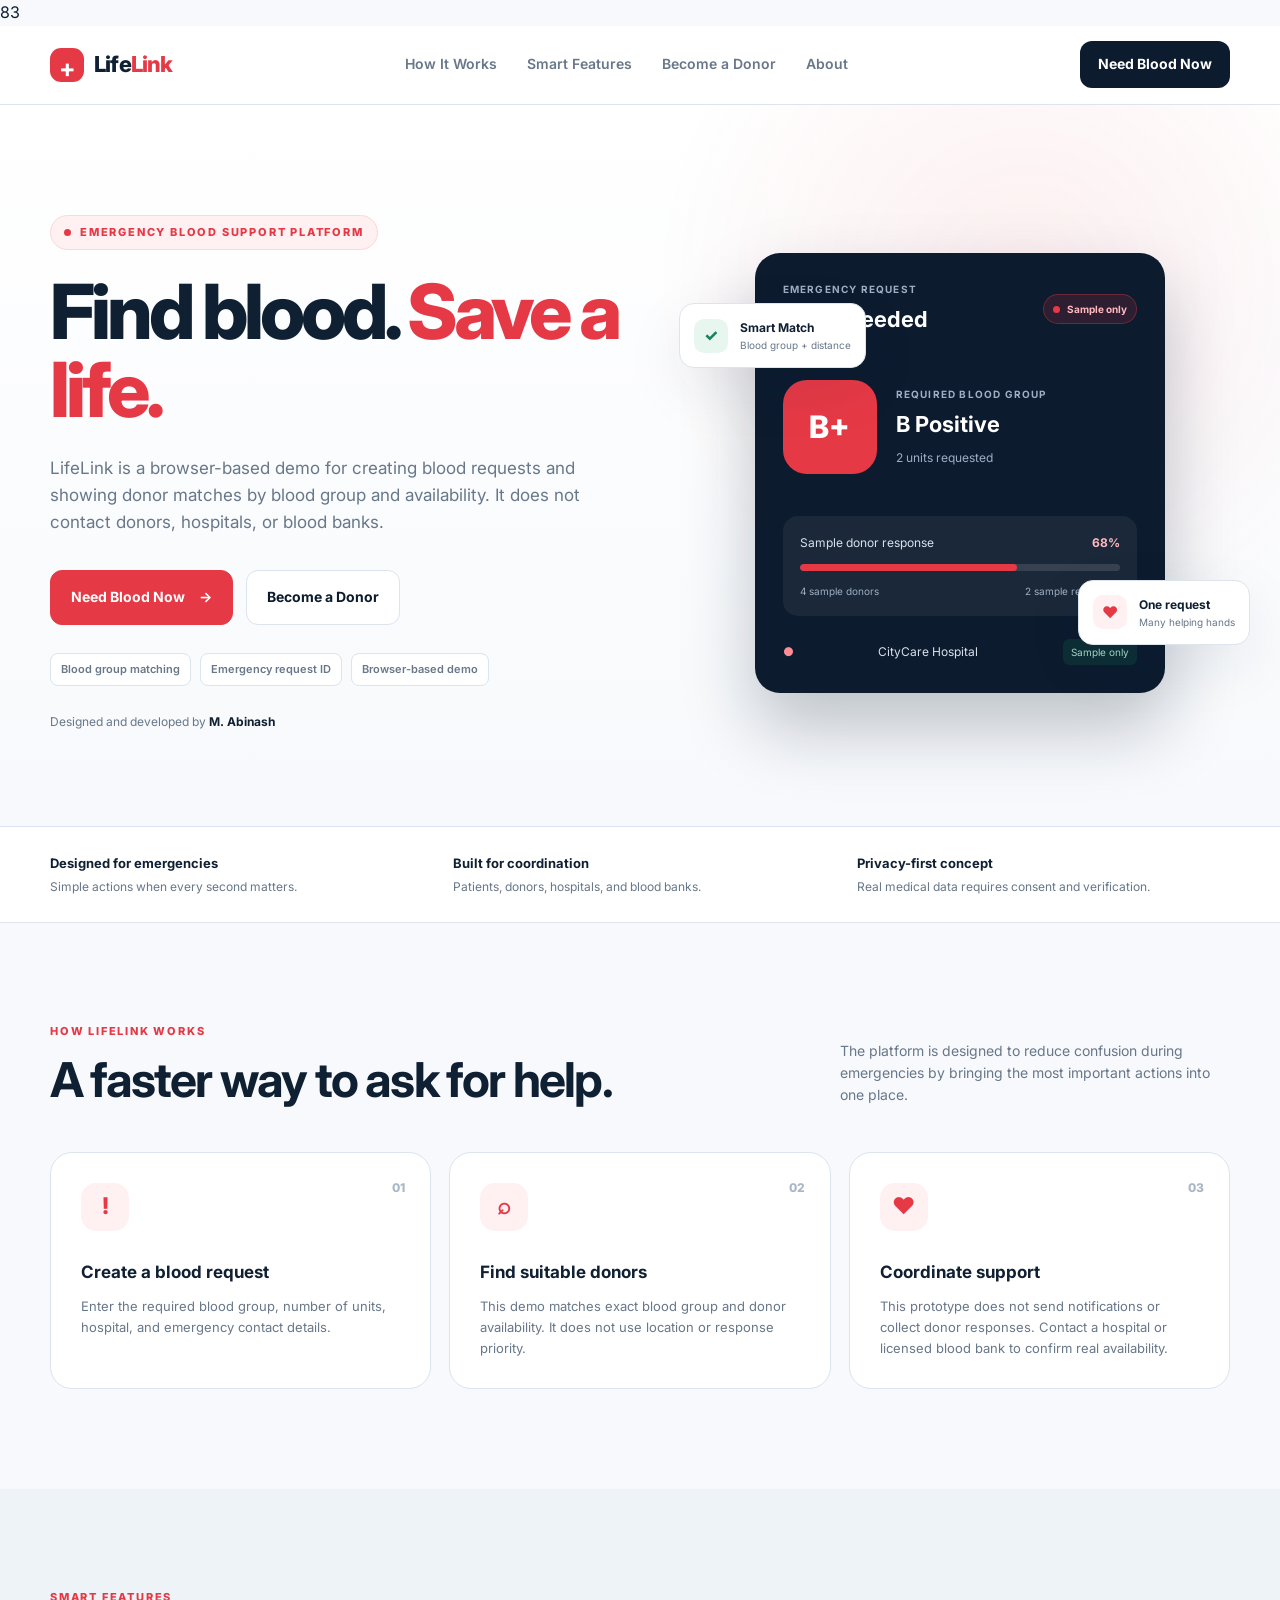
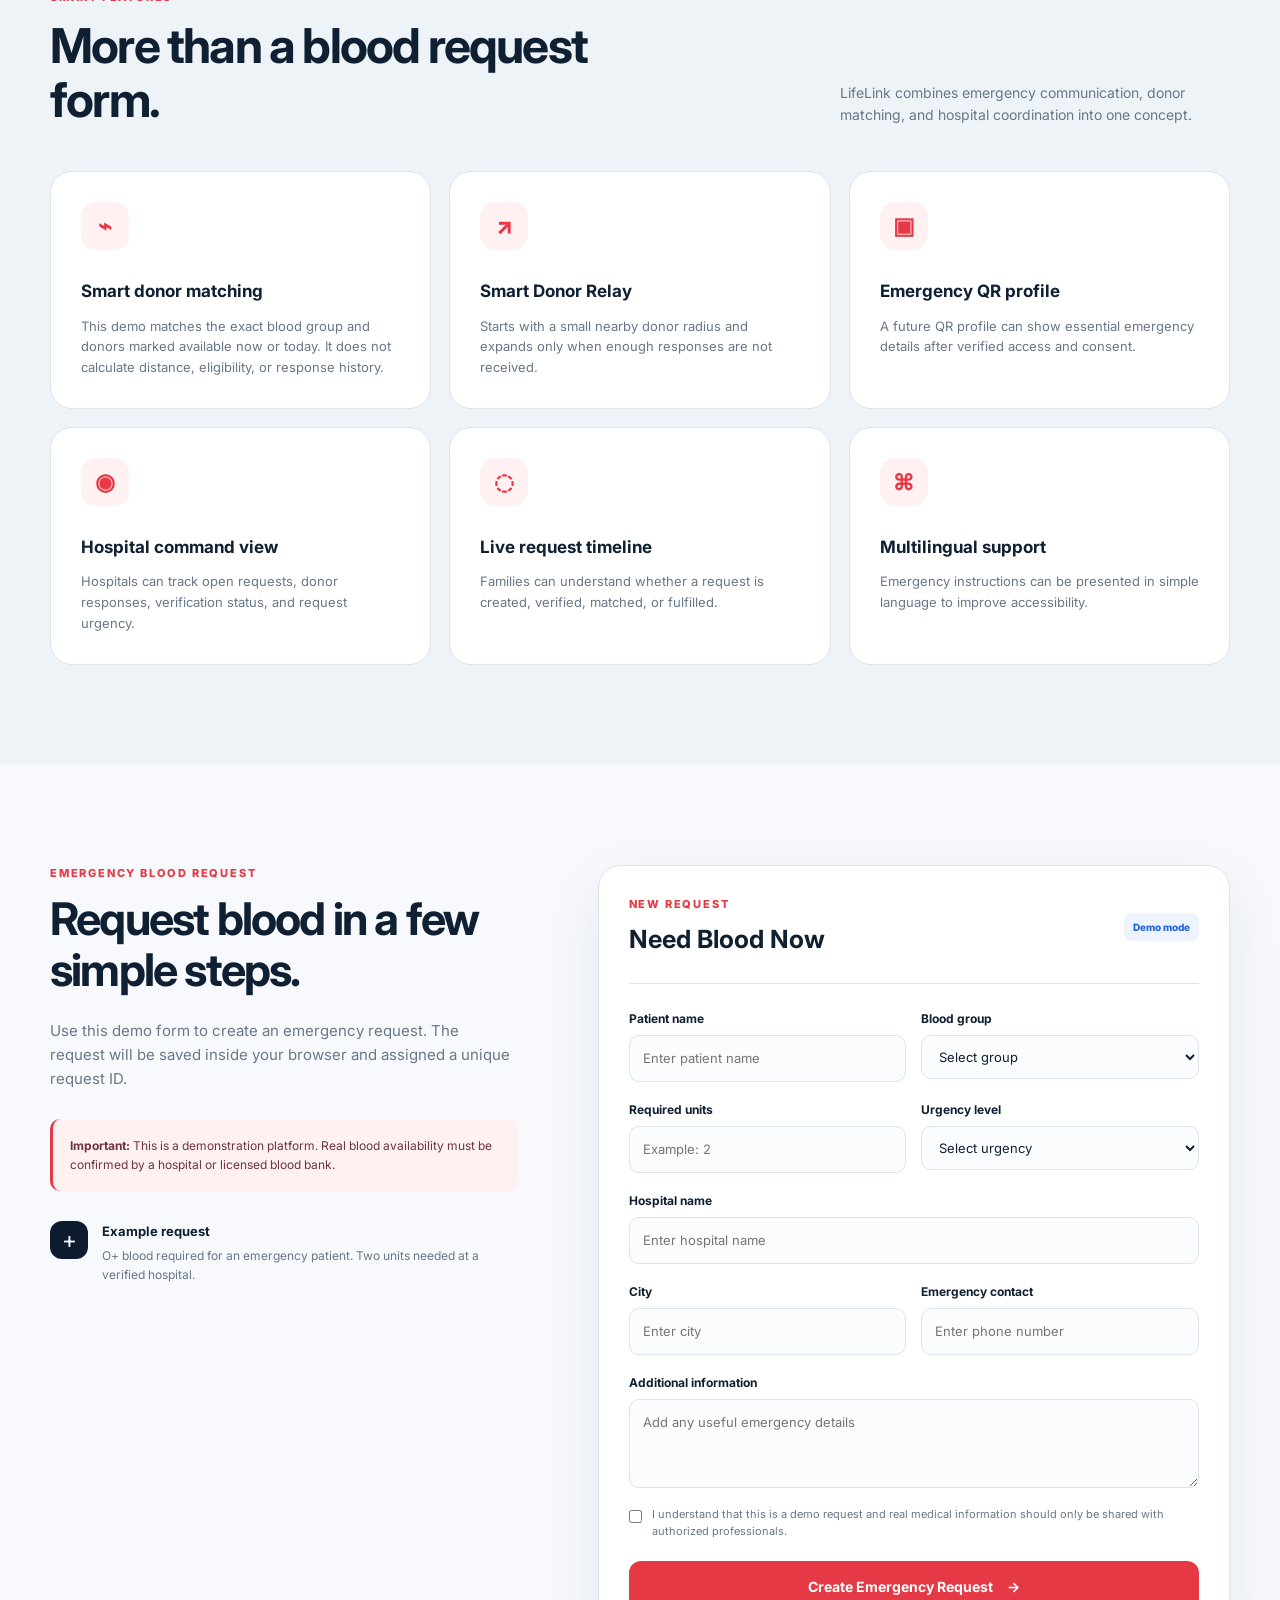
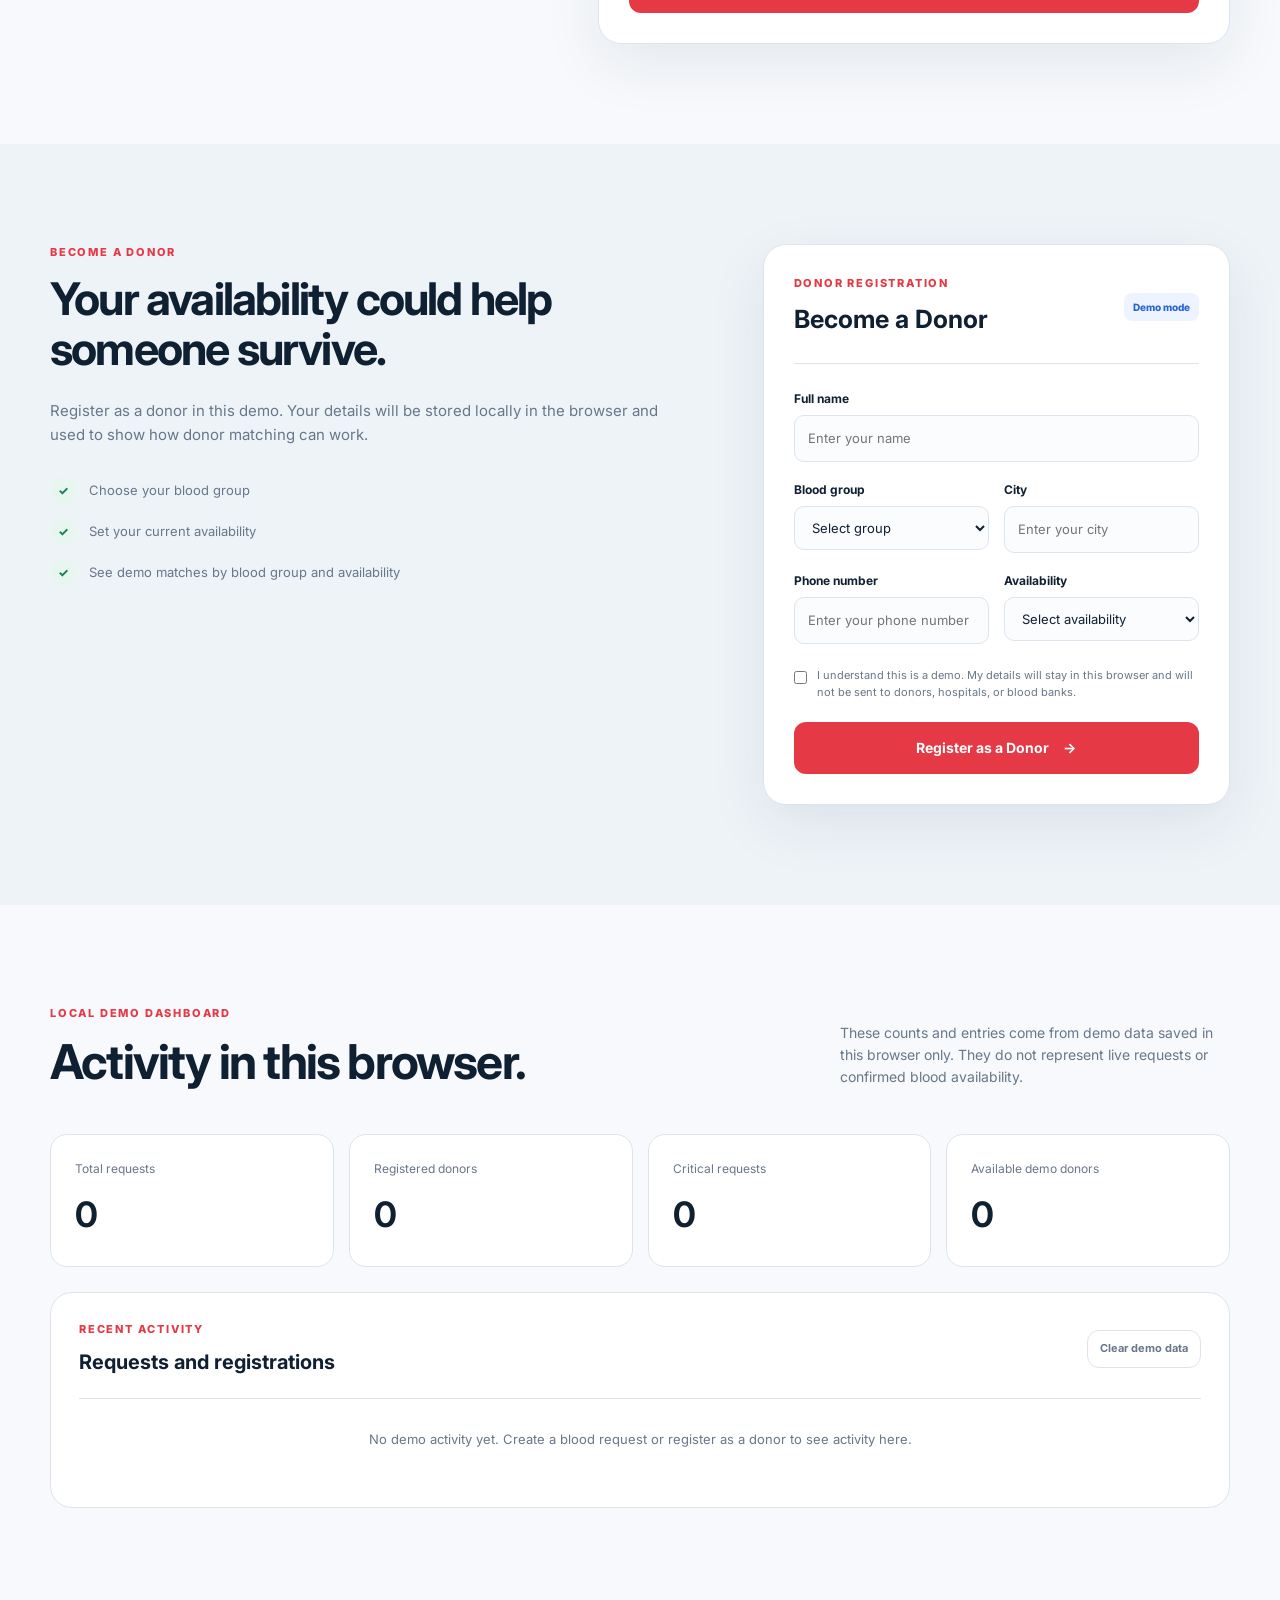
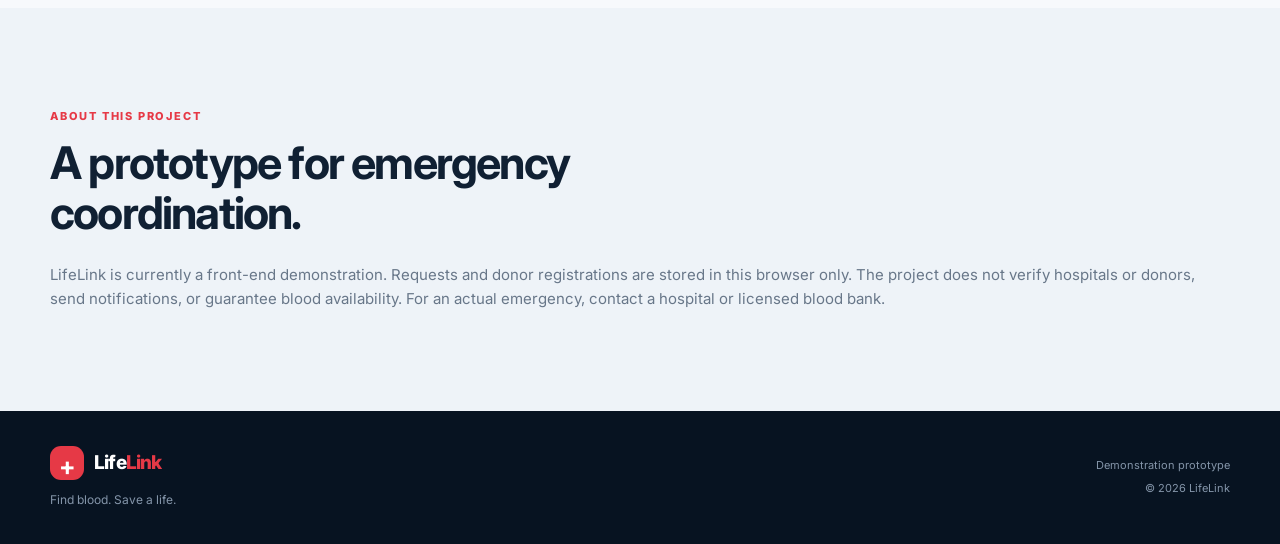
==== index.html @ 3ffe36a7 "Complete LifeLink demo page and wire app" ====
83<!DOCTYPE html>
<html lang="en">
<head>
    <meta charset="UTF-8" />
    <meta name="viewport" content="width=device-width, initial-scale=1.0" />

    <title>LifeLink | Find Blood. Save a Life.</title>

    <meta
        name="description"
        content="LifeLink is a browser-based demo for creating blood requests and matching registered donors by blood group and availability."
    />

    <link rel="preconnect" href="https://fonts.googleapis.com" />
    <link rel="preconnect" href="https://fonts.gstatic.com" crossorigin />

    <link
        href="https://fonts.googleapis.com/css2?family=Inter:wght@400;500;600;700;800&display=swap"
        rel="stylesheet"
    />

    <link rel="stylesheet" href="style.css" />
</head>

<body>
    <header class="site-header">
        <div class="container nav-container">
            <a href="#home" class="brand">
                <span class="brand-icon">+</span>
                <span>Life<span>Link</span></span>
            </a>

            <nav class="desktop-nav">
                <a href="#how-it-works">How It Works</a>
                <a href="#smart-features">Smart Features</a>
                <a href="#donor-section">Become a Donor</a>
                <a href="#about">About</a>
            </nav>

            <a href="#blood-request" class="nav-button">
                Need Blood Now
            </a>
        </div>
    </header>

    <main>
        <section class="hero-section" id="home">
            <div class="container hero-grid">
                <div class="hero-content">
                    <div class="eyebrow">
                        <span class="status-dot"></span>
                        Emergency blood support platform
                    </div>

                    <h1>
                        Find blood.
                        <span>Save a life.</span>
                    </h1>

                    <p class="hero-description">
                        LifeLink is a browser-based demo for creating blood requests and showing
                        donor matches by blood group and availability. It does not
                        contact donors, hospitals, or blood banks.
                    </p>

                    <div class="hero-actions">
                        <a href="#blood-request" class="primary-button">
                            Need Blood Now
                            <span>→</span>
                        </a>

                        <a href="#donor-section" class="secondary-button">
                            Become a Donor
                        </a>
                    </div>

                    <div class="hero-features">
                        <span>Blood group matching</span>
                        <span>Emergency request ID</span>
                        <span>Browser-based demo</span>
                    </div>

                    <div class="founder-note">
                        Designed and developed by
                        <strong>M. Abinash</strong>
                    </div>
                </div>

                <div class="hero-visual">
                    <div class="visual-glow"></div>

                    <div class="emergency-card">
                        <div class="card-top">
                            <div>
                                <p class="small-label">Emergency request</p>
                                <h3>Blood needed</h3>
                            </div>

                            <span class="live-badge">
                                <span></span>
                                Sample only
                            </span>
                        </div>

                        <div class="blood-display">
                            <div class="blood-symbol">B+</div>

                            <div>
                                <p class="small-label">Required blood group</p>
                                <h2>B Positive</h2>
                                <p class="muted-text">2 units requested</p>
                            </div>
                        </div>

                        <div class="request-progress">
                            <div class="progress-header">
                                <span>Sample donor response</span>
                                <strong>68%</strong>
                            </div>

                            <div class="progress-track">
                                <div class="progress-fill"></div>
                            </div>

                            <div class="progress-footer">
                                <span>4 sample donors</span>
                                <span>2 sample responses</span>
                            </div>
                        </div>

                        <div class="visual-location">
                            <span>●</span>
                            CityCare Hospital
                            <span class="location-tag">Sample only</span>
                        </div>
                    </div>

                    <div class="floating-stat stat-one">
                        <span class="stat-icon">✓</span>
                        <div>
                            <strong>Smart Match</strong>
                            <small>Blood group + distance</small>
                        </div>
                    </div>

                    <div class="floating-stat stat-two">
                        <span class="stat-icon red-icon">♥</span>
                        <div>
                            <strong>One request</strong>
                            <small>Many helping hands</small>
                        </div>
                    </div>
                </div>
            </div>
        </section>

        <section class="trust-section">
            <div class="container trust-grid">
                <div>
                    <strong>Designed for emergencies</strong>
                    <span>Simple actions when every second matters.</span>
                </div>

                <div>
                    <strong>Built for coordination</strong>
                    <span>Patients, donors, hospitals, and blood banks.</span>
                </div>

                <div>
                    <strong>Privacy-first concept</strong>
                    <span>Real medical data requires consent and verification.</span>
                </div>
            </div>
        </section>

        <section class="section" id="how-it-works">
            <div class="container">
                <div class="section-heading">
                    <div>
                        <p class="section-label">HOW LIFELINK WORKS</p>
                        <h2>A faster way to ask for help.</h2>
                    </div>

                    <p>
                        The platform is designed to reduce confusion during
                        emergencies by bringing the most important actions
                        into one place.
                    </p>
                </div>

                <div class="steps-grid">
                    <article class="step-card">
                        <span class="step-number">01</span>
                        <div class="step-icon">!</div>
                        <h3>Create a blood request</h3>
                        <p>
                            Enter the required blood group, number of units,
                            hospital, and emergency contact details.
                        </p>
                    </article>

                    <article class="step-card">
                        <span class="step-number">02</span>
                        <div class="step-icon">⌕</div>
                        <h3>Find suitable donors</h3>
                        <p>
                            This demo matches exact blood group and donor availability.
                            It does not use location or response priority.
                        </p>
                    </article>

                    <article class="step-card">
                        <span class="step-number">03</span>
                        <div class="step-icon">♥</div>
                        <h3>Coordinate support</h3>
                        <p>
                            This prototype does not send notifications or collect donor
                            responses. Contact a hospital or licensed blood bank
                            to confirm real availability.
                        </p>
                    </article>
                </div>
            </div>
        </section>

        <section class="section soft-section" id="smart-features">
            <div class="container">
                <div class="section-heading">
                    <div>
                        <p class="section-label">SMART FEATURES</p>
                        <h2>More than a blood request form.</h2>
                    </div>

                    <p>
                        LifeLink combines emergency communication, donor
                        matching, and hospital coordination into one concept.
                    </p>
                </div>

                <div class="feature-grid">
                    <article class="feature-card">
                        <div class="feature-icon">⌁</div>
                        <h3>Smart donor matching</h3>
                        <p>
                            This demo matches the exact blood group and donors marked
                            available now or today. It does not calculate distance,
                            eligibility, or response history.
                        </p>
                    </article>

                    <article class="feature-card">
                        <div class="feature-icon">↗</div>
                        <h3>Smart Donor Relay</h3>
                        <p>
                            Starts with a small nearby donor radius and expands
                            only when enough responses are not received.
                        </p>
                    </article>

                    <article class="feature-card">
                        <div class="feature-icon">▣</div>
                        <h3>Emergency QR profile</h3>
                        <p>
                            A future QR profile can show essential emergency
                            details after verified access and consent.
                        </p>
                    </article>

                    <article class="feature-card">
                        <div class="feature-icon">◉</div>
                        <h3>Hospital command view</h3>
                        <p>
                            Hospitals can track open requests, donor responses,
                            verification status, and request urgency.
                        </p>
                    </article>

                    <article class="feature-card">
                        <div class="feature-icon">◌</div>
                        <h3>Live request timeline</h3>
                        <p>
                            Families can understand whether a request is
                            created, verified, matched, or fulfilled.
                        </p>
                    </article>

                    <article class="feature-card">
                        <div class="feature-icon">⌘</div>
                        <h3>Multilingual support</h3>
                        <p>
                            Emergency instructions can be presented in simple
                            language to improve accessibility.
                        </p>
                    </article>
                </div>
            </div>
        </section>

        <section class="section" id="blood-request">
            <div class="container form-layout">
                <div class="form-introduction">
                    <p class="section-label">EMERGENCY BLOOD REQUEST</p>

                    <h2>Request blood in a few simple steps.</h2>

                    <p>
                        Use this demo form to create an emergency request.
                        The request will be saved inside your browser and
                        assigned a unique request ID.
                    </p>

                    <div class="info-box">
                        <strong>Important:</strong>
                        This is a demonstration platform. Real blood
                        availability must be confirmed by a hospital or
                        licensed blood bank.
                    </div>

                    <div class="request-example">
                        <span class="example-icon">+</span>
                        <div>
                            <strong>Example request</strong>
                            <p>
                                O+ blood required for an emergency patient.
                                Two units needed at a verified hospital.
                            </p>
                        </div>
                    </div>
                </div>

                <form class="main-form" id="bloodRequestForm">
                    <div class="form-header">
                        <div>
                            <span class="form-label">NEW REQUEST</span>
                            <h3>Need Blood Now</h3>
                        </div>

                        <span class="form-badge">Demo mode</span>
                    </div>

                    <div class="form-row">
                        <div class="form-group">
                            <label for="patientName">Patient name</label>
                            <input
                                type="text"
                                id="patientName"
                                placeholder="Enter patient name"
                                required
                            />
                        </div>

                        <div class="form-group">
                            <label for="bloodGroup">Blood group</label>
                            <select id="bloodGroup" required>
                                <option value="">Select group</option>
                                <option value="A+">A+</option>
                                <option value="A-">A-</option>
                                <option value="B+">B+</option>
                                <option value="B-">B-</option>
                                <option value="AB+">AB+</option>
                                <option value="AB-">AB-</option>
                                <option value="O+">O+</option>
                                <option value="O-">O-</option>
                            </select>
                        </div>
                    </div>

                    <div class="form-row">
                        <div class="form-group">
                            <label for="units">Required units</label>
                            <input
                                type="number"
                                id="units"
                                min="1"
                                max="20"
                                placeholder="Example: 2"
                                required
                            />
                        </div>

                        <div class="form-group">
                            <label for="urgency">Urgency level</label>
                            <select id="urgency" required>
                                <option value="">Select urgency</option>
                                <option value="Critical">Critical</option>
                                <option value="High">High</option>
                                <option value="Normal">Normal</option>
                            </select>
                        </div>
                    </div>

                    <div class="form-group">
                        <label for="hospitalName">Hospital name</label>
                        <input
                            type="text"
                            id="hospitalName"
                            placeholder="Enter hospital name"
                            required
                        />
                    </div>

                    <div class="form-row">
                        <div class="form-group">
                            <label for="city">City</label>
                            <input
                                type="text"
                                id="city"
                                placeholder="Enter city"
                                required
                            />
                        </div>

                        <div class="form-group">
                            <label for="contactNumber">Emergency contact</label>
                            <input
                                type="tel"
                                id="contactNumber"
                                placeholder="Enter phone number"
                                required
                            />
                        </div>
                    </div>

                    <div class="form-group">
                        <label for="requestNote">Additional information</label>
                        <textarea
                            id="requestNote"
                            rows="3"
                            placeholder="Add any useful emergency details"
                        ></textarea>
                    </div>

                    <label class="checkbox-label">
                        <input type="checkbox" id="requestConsent" required />
                        <span>
                            I understand that this is a demo request and real
                            medical information should only be shared with
                            authorized professionals.
                        </span>
                    </label>

                    <button type="submit" class="primary-button full-button">
                        Create Emergency Request
                        <span>→</span>
                    </button>

                    <div id="requestResult" class="result-box hidden"></div>
                </form>
            </div>
        </section>

        <section class="section soft-section" id="donor-section">
            <div class="container form-layout reverse-layout">
                <div class="form-introduction">
                    <p class="section-label">BECOME A DONOR</p>

                    <h2>Your availability could help someone survive.</h2>

                    <p>
                        Register as a donor in this demo. Your details will
                        be stored locally in the browser and used to show
                        how donor matching can work.
                    </p>

                    <div class="donor-points">
                        <div>
                            <span>✓</span>
                            <p>Choose your blood group</p>
                        </div>

                        <div>
                            <span>✓</span>
                            <p>Set your current availability</p>
                        </div>

                        <div>
                            <span>✓</span>
                            <p>See demo matches by blood group and availability</p>
                        </div>
                    </div>
                </div>

                <form class="main-form" id="donorForm">
                    <div class="form-header">
                        <div>
                            <span class="form-label">DONOR REGISTRATION</span>
                            <h3>Become a Donor</h3>
                        </div>

                        <span class="form-badge">Demo mode</span>
                    </div>

                    <div class="form-group">
                        <label for="donorName">Full name</label>
                        <input
                            type="text"
                            id="donorName"
                            placeholder="Enter your name"
                            required
                        />
                    </div>

                    <div class="form-row">
                        <div class="form-group">
                            <label for="donorBloodGroup">Blood group</label>
                            <select id="donorBloodGroup" required>
                                <option value="">Select group</option>
                                <option value="A+">A+</option>
                                <option value="A-">A-</option>
                                <option value="B+">B+</option>
                                <option value="B-">B-</option>
                                <option value="AB+">AB+</option>
                                <option value="AB-">AB-</option>
                                <option value="O+">O+</option>
                                <option value="O-">O-</option>
                            </select>
                        </div>

                        <div class="form-group">
                            <label for="donorCity">City</label>
                            <input
                                type="text"
                                id="donorCity"
                                placeholder="Enter your city"
                                required
                            />
                        </div>
                    </div>

                    <div class="form-row">
                        <div class="form-group">
                            <label for="donorPhone">Phone number</label>
                            <input
                                type="tel"
                                id="donorPhone"
                                placeholder="Enter your phone number"
                                required
                            />
                        </div>

                        <div class="form-group">
                            <label for="donorAvailability">Availability</label>
                            <select id="donorAvailability" required>
                                <option value="">Select availability</option>
                                <option value="Available now">Available now</option>
                                <option value="Available today">Available today</option>
                                <option value="Unavailable">Unavailable</option>
                            </select>
                        </div>
                    </div>

                    <label class="checkbox-label">
                        <input type="checkbox" id="donorConsent" required />
                        <span>
                            I understand this is a demo. My details will stay
                            in this browser and will not be sent to donors,
                            hospitals, or blood banks.
                        </span>
                    </label>

                    <button type="submit" class="primary-button full-button">
                        Register as a Donor
                        <span>→</span>
                    </button>

                    <div id="donorResult" class="result-box hidden" aria-live="polite"></div>
                </form>
            </div>
        </section>

        <section class="section" id="dashboard">
            <div class="container">
                <div class="section-heading">
                    <div>
                        <p class="section-label">LOCAL DEMO DASHBOARD</p>
                        <h2>Activity in this browser.</h2>
                    </div>
                    <p>
                        These counts and entries come from demo data saved in
                        this browser only. They do not represent live requests
                        or confirmed blood availability.
                    </p>
                </div>

                <div class="dashboard-stats">
                    <div class="dashboard-stat">
                        <span>Total requests</span>
                        <strong id="totalRequests">0</strong>
                    </div>
                    <div class="dashboard-stat">
                        <span>Registered donors</span>
                        <strong id="totalDonors">0</strong>
                    </div>
                    <div class="dashboard-stat">
                        <span>Critical requests</span>
                        <strong id="criticalRequests">0</strong>
                    </div>
                    <div class="dashboard-stat">
                        <span>Available demo donors</span>
                        <strong id="availableDonors">0</strong>
                    </div>
                </div>

                <div class="dashboard-panel">
                    <div class="panel-heading">
                        <div>
                            <p class="section-label">RECENT ACTIVITY</p>
                            <h3>Requests and registrations</h3>
                        </div>
                        <button type="button" class="small-button" id="clearDemoData">
                            Clear demo data
                        </button>
                    </div>

                    <div class="activity-list" id="activityList" aria-live="polite"></div>
                </div>
            </div>
        </section>

        <section class="section soft-section" id="about">
            <div class="container form-introduction">
                <p class="section-label">ABOUT THIS PROJECT</p>
                <h2>A prototype for emergency coordination.</h2>
                <p>
                    LifeLink is currently a front-end demonstration. Requests
                    and donor registrations are stored in this browser only.
                    The project does not verify hospitals or donors, send
                    notifications, or guarantee blood availability. For an
                    actual emergency, contact a hospital or licensed blood bank.
                </p>
            </div>
        </section>
    </main>

    <footer class="site-footer">
        <div class="container footer-content">
            <div>
                <a href="#home" class="brand footer-brand">
                    <span class="brand-icon">+</span>
                    <span>Life<span>Link</span></span>
                </a>
                <p>Find blood. Save a life.</p>
            </div>
            <div class="footer-right">
                <span>Demonstration prototype</span>
                <span>© <span id="currentYear"></span> LifeLink</span>
            </div>
        </div>
    </footer>

    <script src="app.js"></script>
</body>
</html>
---- style.css ----
:root {
    --background: #f7f9fc;
    --surface: #ffffff;
    --surface-soft: #eef3f8;
    --text: #102033;
    --muted: #687789;
    --border: #dce4ed;
    --primary: #e63946;
    --primary-dark: #bd2432;
    --navy: #0c1b2e;
    --blue: #2764d8;
    --success: #16835b;
    --shadow: 0 20px 60px rgba(15, 35, 60, 0.08);
    --radius: 22px;
}

* {
    margin: 0;
    padding: 0;
    box-sizing: border-box;
}

html {
    scroll-behavior: smooth;
}

body {
    font-family: "Inter", sans-serif;
    background: var(--background);
    color: var(--text);
    line-height: 1.6;
}

a {
    color: inherit;
    text-decoration: none;
}

button,
input,
select,
textarea {
    font: inherit;
}

button,
a {
    -webkit-tap-highlight-color: transparent;
}

button {
    cursor: pointer;
}

.container {
    width: min(1180px, calc(100% - 40px));
    margin: 0 auto;
}

.site-header {
    background: rgba(255, 255, 255, 0.92);
    border-bottom: 1px solid var(--border);
    position: sticky;
    top: 0;
    z-index: 100;
    backdrop-filter: blur(14px);
}

.nav-container {
    min-height: 78px;
    display: flex;
    align-items: center;
    justify-content: space-between;
    gap: 25px;
}

.brand {
    display: inline-flex;
    align-items: center;
    gap: 10px;
    font-size: 22px;
    font-weight: 800;
    letter-spacing: -0.8px;
}

.brand > span:last-child > span {
    color: var(--primary);
}

.brand-icon {
    width: 34px;
    height: 34px;
    border-radius: 11px;
    display: grid;
    place-items: center;
    background: var(--primary);
    color: white;
    font-size: 25px;
    font-weight: 700;
}

.desktop-nav {
    display: flex;
    align-items: center;
    gap: 30px;
}

.desktop-nav a {
    color: var(--muted);
    font-size: 14px;
    font-weight: 600;
    transition: color 0.2s ease;
}

.desktop-nav a:hover {
    color: var(--primary);
}

.nav-button,
.primary-button,
.secondary-button,
.small-button {
    display: inline-flex;
    align-items: center;
    justify-content: center;
    gap: 14px;
    border-radius: 12px;
    font-size: 14px;
    font-weight: 700;
    transition:
        transform 0.2s ease,
        background 0.2s ease,
        border-color 0.2s ease;
}

.nav-button {
    padding: 12px 18px;
    color: white;
    background: var(--navy);
}

.nav-button:hover,
.primary-button:hover,
.secondary-button:hover,
.small-button:hover {
    transform: translateY(-2px);
}

.hero-section {
    overflow: hidden;
    padding: 110px 0 95px;
    background:
        radial-gradient(circle at 80% 25%, rgba(230, 57, 70, 0.08), transparent 32%),
        linear-gradient(180deg, #ffffff 0%, #f7f9fc 100%);
}

.hero-grid {
    display: grid;
    grid-template-columns: 1fr 0.95fr;
    align-items: center;
    gap: 70px;
}

.eyebrow,
.section-label,
.form-label {
    color: var(--primary);
    font-size: 11px;
    font-weight: 800;
    letter-spacing: 1.8px;
    text-transform: uppercase;
}

.eyebrow {
    display: inline-flex;
    align-items: center;
    gap: 9px;
    padding: 8px 13px;
    background: #fff0f1;
    border: 1px solid #ffd6da;
    border-radius: 100px;
}

.status-dot,
.live-badge span {
    width: 7px;
    height: 7px;
    border-radius: 50%;
    background: var(--primary);
    display: inline-block;
}

.hero-content h1 {
    max-width: 650px;
    margin-top: 22px;
    font-size: clamp(48px, 6vw, 76px);
    line-height: 1.03;
    letter-spacing: -4px;
    font-weight: 800;
}

.hero-content h1 span {
    color: var(--primary);
}

.hero-description {
    max-width: 560px;
    margin-top: 26px;
    color: var(--muted);
    font-size: 17px;
}

.hero-actions {
    display: flex;
    flex-wrap: wrap;
    gap: 13px;
    margin-top: 34px;
}

.primary-button {
    padding: 15px 20px;
    color: white;
    background: var(--primary);
    border: 1px solid var(--primary);
}

.primary-button:hover {
    background: var(--primary-dark);
}

.secondary-button {
    padding: 15px 20px;
    color: var(--navy);
    background: white;
    border: 1px solid var(--border);
}

.secondary-button:hover {
    border-color: var(--navy);
}

.hero-features {
    display: flex;
    flex-wrap: wrap;
    gap: 9px;
    margin-top: 28px;
}

.hero-features span {
    padding: 7px 10px;
    border: 1px solid var(--border);
    border-radius: 8px;
    color: var(--muted);
    background: white;
    font-size: 11px;
    font-weight: 600;
}

.founder-note {
    margin-top: 26px;
    color: var(--muted);
    font-size: 12px;
}

.founder-note strong {
    color: var(--text);
}

.hero-visual {
    min-height: 440px;
    position: relative;
    display: flex;
    align-items: center;
    justify-content: center;
}

.visual-glow {
    width: 360px;
    height: 360px;
    border-radius: 50%;
    position: absolute;
    background: rgba(230, 57, 70, 0.12);
    filter: blur(5px);
}

.emergency-card {
    width: min(100%, 410px);
    position: relative;
    z-index: 2;
    padding: 28px;
    background: var(--navy);
    color: white;
    border-radius: 25px;
    box-shadow: 0 35px 70px rgba(12, 27, 46, 0.25);
}

.card-top,
.progress-header,
.progress-footer,
.visual-location,
.panel-heading,
.form-header {
    display: flex;
    align-items: center;
    justify-content: space-between;
    gap: 15px;
}

.small-label {
    color: #9eafc4;
    font-size: 10px;
    font-weight: 700;
    letter-spacing: 1.2px;
    text-transform: uppercase;
}

.card-top h3 {
    margin-top: 5px;
    font-size: 22px;
}

.live-badge {
    display: inline-flex;
    align-items: center;
    gap: 7px;
    padding: 6px 9px;
    color: #ffb9bf;
    background: rgba(230, 57, 70, 0.15);
    border: 1px solid rgba(230, 57, 70, 0.35);
    border-radius: 100px;
    font-size: 10px;
    font-weight: 700;
}

.blood-display {
    display: flex;
    align-items: center;
    gap: 19px;
    margin: 42px 0;
}

.blood-symbol {
    width: 94px;
    height: 94px;
    display: grid;
    place-items: center;
    border-radius: 24px;
    background: var(--primary);
    font-size: 31px;
    font-weight: 800;
}

.blood-display h2 {
    margin: 5px 0;
    font-size: 22px;
}

.muted-text {
    color: #9eafc4;
    font-size: 12px;
}

.request-progress {
    padding: 17px;
    border-radius: 15px;
    background: rgba(255, 255, 255, 0.06);
}

.progress-header {
    font-size: 12px;
    color: #d9e1eb;
}

.progress-header strong {
    color: #ffb9bf;
}

.progress-track {
    height: 7px;
    margin: 12px 0;
    overflow: hidden;
    border-radius: 100px;
    background: rgba(255, 255, 255, 0.12);
}

.progress-fill {
    width: 68%;
    height: 100%;
    border-radius: inherit;
    background: var(--primary);
}

.progress-footer {
    color: #9eafc4;
    font-size: 10px;
}

.visual-location {
    margin-top: 23px;
    color: #d9e1eb;
    font-size: 12px;
}

.visual-location > span:first-child {
    color: #ff8b95;
}

.location-tag {
    padding: 5px 8px;
    color: #a8d9c6;
    background: rgba(22, 131, 91, 0.18);
    border-radius: 6px;
    font-size: 10px;
}

.floating-stat {
    position: absolute;
    z-index: 3;
    display: flex;
    align-items: center;
    gap: 12px;
    padding: 14px;
    border: 1px solid var(--border);
    border-radius: 15px;
    background: white;
    box-shadow: var(--shadow);
}

.floating-stat strong,
.floating-stat small {
    display: block;
}

.floating-stat strong {
    font-size: 12px;
}

.floating-stat small {
    color: var(--muted);
    font-size: 10px;
}

.stat-one {
    top: 50px;
    left: -10px;
}

.stat-two {
    right: -20px;
    bottom: 48px;
}

.stat-icon {
    width: 34px;
    height: 34px;
    display: grid;
    place-items: center;
    border-radius: 10px;
    color: var(--success);
    background: #e7f7ef;
    font-weight: 800;
}

.red-icon {
    color: var(--primary);
    background: #fff0f1;
}

.trust-section {
    border-top: 1px solid var(--border);
    border-bottom: 1px solid var(--border);
    background: white;
}

.trust-grid {
    display: grid;
    grid-template-columns: repeat(3, 1fr);
    gap: 30px;
    padding: 26px 0;
}

.trust-grid div {
    display: flex;
    flex-direction: column;
    gap: 3px;
}

.trust-grid strong {
    font-size: 13px;
}

.trust-grid span {
    color: var(--muted);
    font-size: 12px;
}

.section {
    padding: 100px 0;
}

.soft-section {
    background: var(--surface-soft);
}

.section-heading {
    display: flex;
    align-items: end;
    justify-content: space-between;
    gap: 50px;
    margin-bottom: 45px;
}

.section-heading h2,
.form-introduction h2,
.emergency-layout h2 {
    max-width: 620px;
    margin-top: 12px;
    font-size: clamp(32px, 4vw, 48px);
    line-height: 1.12;
    letter-spacing: -1.8px;
}

.section-heading > p {
    max-width: 390px;
    color: var(--muted);
    font-size: 14px;
}

.steps-grid,
.feature-grid {
    display: grid;
    gap: 18px;
}

.steps-grid {
    grid-template-columns: repeat(3, 1fr);
}

.step-card,
.feature-card {
    position: relative;
    padding: 30px;
    border: 1px solid var(--border);
    border-radius: var(--radius);
    background: white;
}

.step-number {
    position: absolute;
    top: 25px;
    right: 25px;
    color: #a9b6c5;
    font-size: 12px;
    font-weight: 800;
}

.step-icon,
.feature-icon {
    width: 48px;
    height: 48px;
    display: grid;
    place-items: center;
    margin-bottom: 28px;
    border-radius: 15px;
    color: var(--primary);
    background: #fff0f1;
    font-size: 23px;
    font-weight: 800;
}

.step-card h3,
.feature-card h3 {
    margin-bottom: 10px;
    font-size: 17px;
}

.step-card p,
.feature-card p {
    color: var(--muted);
    font-size: 13px;
}

.feature-grid {
    grid-template-columns: repeat(3, 1fr);
}

.feature-card {
    min-height: 225px;
}

.feature-card:hover {
    border-color: #f2a8ae;
}

.form-layout {
    display: grid;
    grid-template-columns: 0.85fr 1.15fr;
    align-items: start;
    gap: 80px;
}

.reverse-layout {
    grid-template-columns: 1.15fr 0.85fr;
}

.form-introduction h2 {
    font-size: clamp(32px, 4vw, 45px);
}

.form-introduction > p:not(.section-label) {
    margin-top: 24px;
    color: var(--muted);
    font-size: 15px;
}

.info-box {
    margin-top: 28px;
    padding: 17px;
    border-left: 3px solid var(--primary);
    border-radius: 10px;
    background: #fff0f1;
    color: #6e3540;
    font-size: 12px;
}

.request-example {
    display: flex;
    align-items: flex-start;
    gap: 14px;
    margin-top: 30px;
}

.example-icon {
    width: 38px;
    height: 38px;
    flex-shrink: 0;
    display: grid;
    place-items: center;
    border-radius: 12px;
    background: var(--navy);
    color: white;
    font-size: 23px;
}

.request-example strong {
    font-size: 13px;
}

.request-example p {
    margin-top: 4px;
    color: var(--muted);
    font-size: 12px;
}

.main-form {
    padding: 30px;
    border: 1px solid var(--border);
    border-radius: 23px;
    background: white;
    box-shadow: var(--shadow);
}

.form-header {
    padding-bottom: 24px;
    margin-bottom: 25px;
    border-bottom: 1px solid var(--border);
}

.form-header h3 {
    margin-top: 6px;
    font-size: 25px;
}

.form-badge {
    padding: 6px 9px;
    border-radius: 8px;
    color: var(--blue);
    background: #edf3ff;
    font-size: 10px;
    font-weight: 800;
}

.form-row {
    display: grid;
    grid-template-columns: repeat(2, 1fr);
    gap: 15px;
}

.form-group {
    display: flex;
    flex-direction: column;
    gap: 7px;
    margin-bottom: 18px;
}

.form-group label {
    color: var(--text);
    font-size: 12px;
    font-weight: 700;
}

.form-group input,
.form-group select,
.form-group textarea {
    width: 100%;
    padding: 12px 13px;
    border: 1px solid var(--border);
    border-radius: 10px;
    outline: none;
    background: #fbfcfe;
    color: var(--text);
    font-size: 13px;
    transition:
        border-color 0.2s ease,
        box-shadow 0.2s ease;
}

.form-group textarea {
    resize: vertical;
}

.form-group input:focus,
.form-group select:focus,
.form-group textarea:focus {
    border-color: var(--blue);
    box-shadow: 0 0 0 3px rgba(39, 100, 216, 0.1);
}

.checkbox-label {
    display: flex;
    align-items: flex-start;
    gap: 10px;
    margin: 5px 0 20px;
    color: var(--muted);
    font-size: 11px;
}

.checkbox-label input {
    margin-top: 4px;
    accent-color: var(--primary);
}

.full-button {
    width: 100%;
    border: none;
}

.result-box {
    margin-top: 20px;
    padding: 16px;
    border-radius: 12px;
    color: #155b43;
    background: #e8f7ef;
    border: 1px solid #bde8d2;
    font-size: 12px;
}

.result-box strong {
    display: block;
    margin-bottom: 5px;
    font-size: 14px;
}

.hidden {
    display: none;
}

.donor-points {
    display: flex;
    flex-direction: column;
    gap: 14px;
    margin-top: 30px;
}

.donor-points div {
    display: flex;
    align-items: center;
    gap: 12px;
}

.donor-points span {
    width: 27px;
    height: 27px;
    display: grid;
    place-items: center;
    border-radius: 50%;
    background: #e7f7ef;
    color: var(--success);
    font-size: 12px;
    font-weight: 800;
}

.donor-points p {
    color: var(--muted);
    font-size: 13px;
}

.dashboard-stats {
    display: grid;
    grid-template-columns: repeat(4, 1fr);
    gap: 15px;
    margin-bottom: 25px;
}

.dashboard-stat {
    padding: 24px;
    border: 1px solid var(--border);
    border-radius: 17px;
    background: white;
}

.dashboard-stat span {
    color: var(--muted);
    font-size: 12px;
}

.dashboard-stat strong {
    display: block;
    margin-top: 8px;
    font-size: 35px;
    letter-spacing: -1px;
}

.dashboard-panel {
    padding: 28px;
    border: 1px solid var(--border);
    border-radius: 22px;
    background: white;
}

.panel-heading {
    padding-bottom: 20px;
    border-bottom: 1px solid var(--border);
}

.panel-heading h3 {
    margin-top: 7px;
    font-size: 20px;
}

.small-button {
    padding: 9px 12px;
    border: 1px solid var(--border);
    background: white;
    color: var(--muted);
    font-size: 11px;
}

.activity-list {
    display: flex;
    flex-direction: column;
}

.activity-item {
    display: flex;
    align-items: flex-start;
    gap: 15px;
    padding: 18px 0;
    border-bottom: 1px solid var(--border);
}

.activity-item:last-child {
    border-bottom: none;
}

.activity-icon {
    width: 38px;
    height: 38px;
    display: grid;
    place-items: center;
    flex-shrink: 0;
    border-radius: 12px;
    background: #fff0f1;
    color: var(--primary);
    font-weight: 800;
}

.activity-item h4 {
    font-size: 13px;
}

.activity-item p {
    margin-top: 3px;
    color: var(--muted);
    font-size: 12px;
}

.activity-meta {
    margin-left: auto;
    color: var(--muted);
    font-size: 10px;
    white-space: nowrap;
}

.empty-state {
    padding: 30px 0;
    color: var(--muted);
    text-align: center;
    font-size: 13px;
}

.emergency-section {
    background: var(--navy);
    color: white;
}

.emergency-layout {
    display: grid;
    grid-template-columns: 1fr 0.8fr;
    align-items: center;
    gap: 70px;
}

.emergency-layout h2 {
    font-size: clamp(35px, 4vw, 53px);
}

.emergency-layout p:not(.section-label) {
    max-width: 570px;
    margin-top: 24px;
    color: #aebdce;
    font-size: 14px;
}

.vision-card {
    padding: 35px;
    border: 1px solid rgba(255, 255, 255, 0.12);
    border-radius: 22px;
    background: rgba(255, 255, 255, 0.06);
}

.vision-mark {
    width: 50px;
    height: 50px;
    display: grid;
    place-items: center;
    border-radius: 15px;
    background: var(--primary);
    color: white;
    font-size: 32px;
    font-weight: 800;
}

.vision-card h3 {
    margin-top: 25px;
    font-size: 21px;
}

.vision-card strong {
    display: block;
    margin-top: 25px;
    color: white;
    font-size: 13px;
}

.site-footer {
    background: #071321;
    color: white;
}

.footer-content {
    display: flex;
    align-items: center;
    justify-content: space-between;
    gap: 30px;
    padding: 35px 0;
}

.footer-brand {
    font-size: 19px;
}

.footer-content p {
    margin-top: 10px;
    color: #8495a9;
    font-size: 12px;
}

.footer-right {
    display: flex;
    flex-direction: column;
    align-items: flex-end;
    gap: 6px;
    color: #8495a9;
    font-size: 11px;
}

@media (max-width: 1000px) {
    .hero-grid,
    .form-layout,
    .reverse-layout,
    .emergency-layout {
        grid-template-columns: 1fr;
        gap: 45px;
    }

    .hero-content {
        max-width: 700px;
    }

    .hero-visual {
        min-height: 400px;
    }

    .stat-one {
        left: 5%;
    }

    .stat-two {
        right: 5%;
    }

    .feature-grid {
        grid-template-columns: repeat(2, 1fr);
    }

    .form-introduction {
        max-width: 700px;
    }
}

@media (max-width: 760px) {
    .container {
        width: min(100% - 28px, 1180px);
    }

    .desktop-nav {
        display: none;
    }

    .nav-container {
        min-height: 70px;
    }

    .nav-button {
        padding: 10px 12px;
        font-size: 11px;
    }

    .hero-section {
        padding: 70px 0 55px;
    }

    .hero-content h1 {
        font-size: 52px;
        letter-spacing: -2.5px;
    }

    .hero-description {
        font-size: 15px;
    }

    .hero-visual {
        min-height: 370px;
    }

    .emergency-card {
        padding: 22px;
    }

    .blood-display {
        margin: 30px 0;
    }

    .blood-symbol {
        width: 75px;
        height: 75px;
        font-size: 25px;
    }

    .blood-display h2 {
        font-size: 18px;
    }

    .floating-stat {
        padding: 10px;
    }

    .stat-one {
        top: 10px;
        left: 0;
    }

    .stat-two {
        right: 0;
        bottom: 10px;
    }

    .trust-grid,
    .steps-grid,
    .feature-grid,
    .dashboard-stats {
        grid-template-columns: 1fr;
    }

    .trust-grid {
        gap: 18px;
    }

    .section {
        padding: 65px 0;
    }

    .section-heading {
        display: block;
        margin-bottom: 30px;
    }

    .section-heading > p {
        margin-top: 20px;
    }

    .step-card,
    .feature-card {
        padding: 24px;
    }

    .main-form {
        padding: 22px;
    }

    .form-row {
        grid-template-columns: 1fr;
        gap: 0;
    }

    .panel-heading {
        align-items: flex-start;
        flex-direction: column;
    }

    .activity-item {
        flex-wrap: wrap;
    }

    .activity-meta {
        width: 100%;
        margin-left: 53px;
    }

    .footer-content {
        align-items: flex-start;
        flex-direction: column;
    }

    .footer-right {
        align-items: flex-start;
    }
}
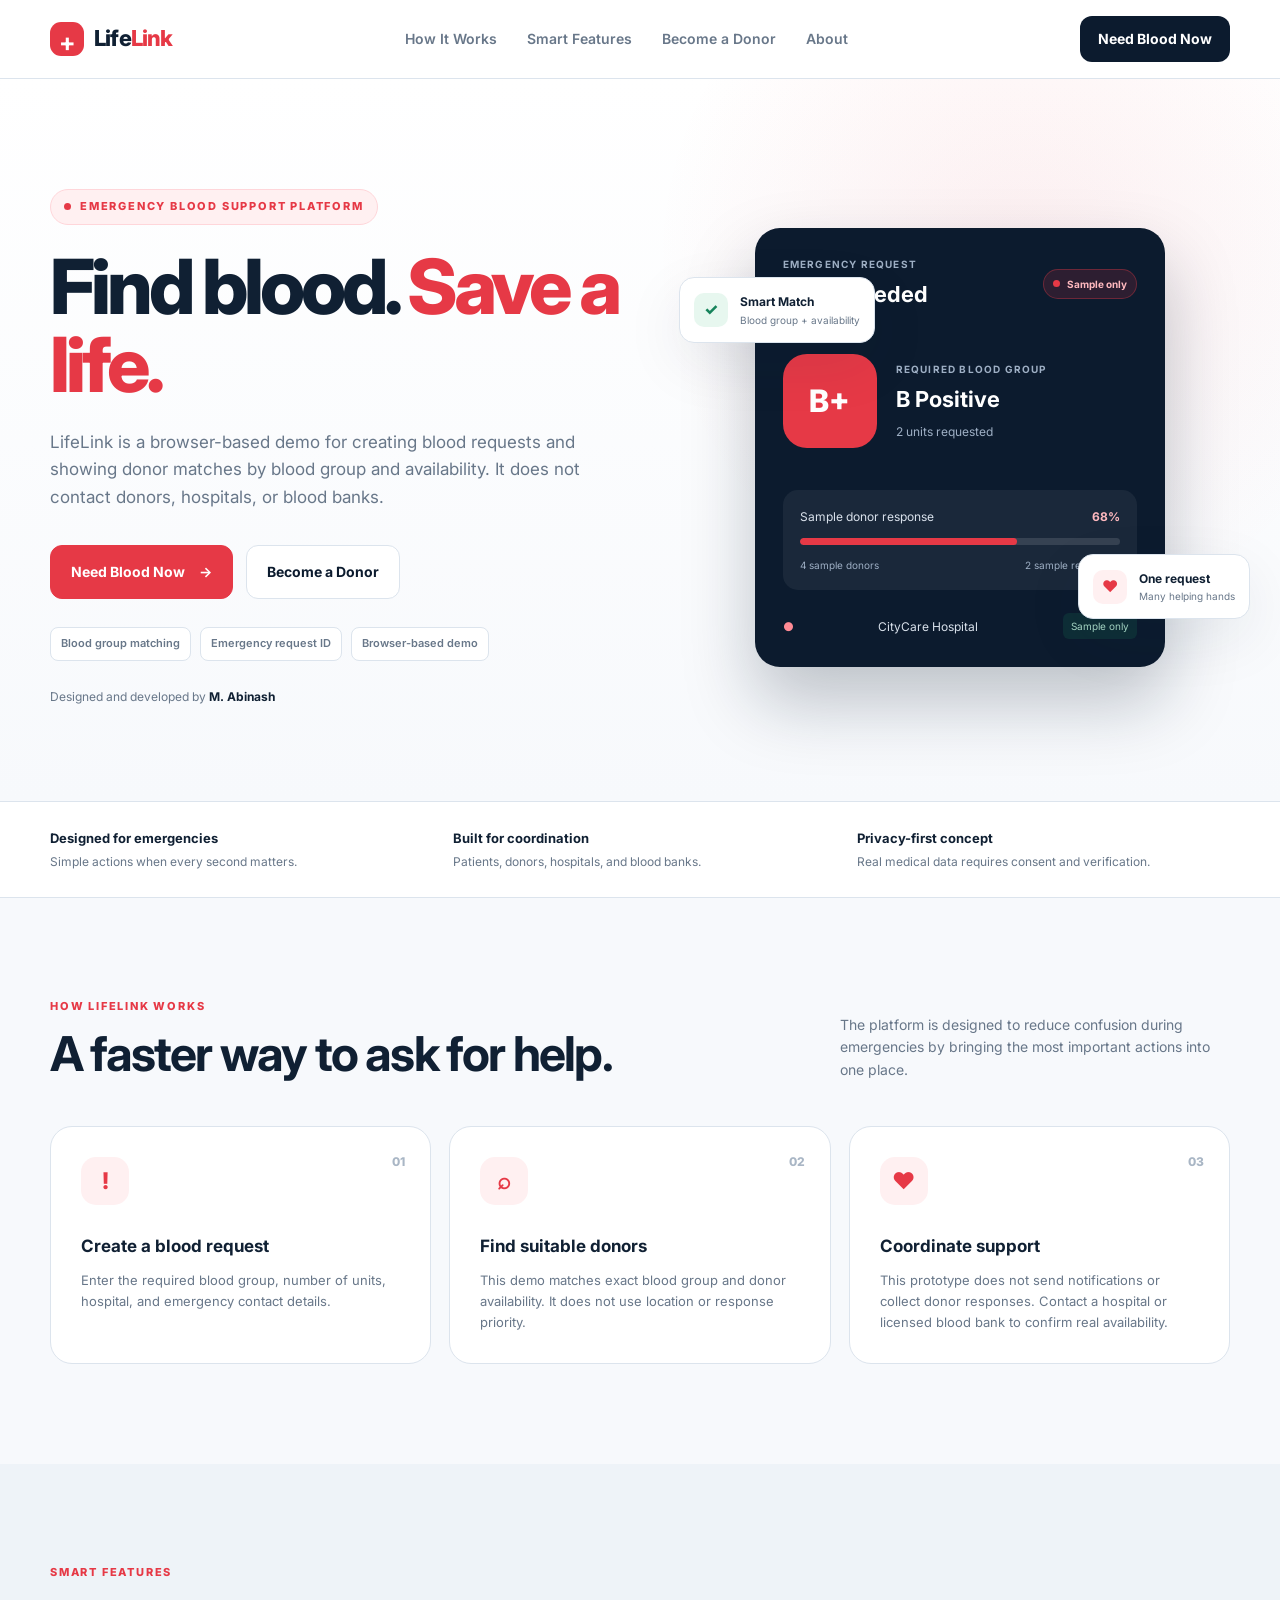
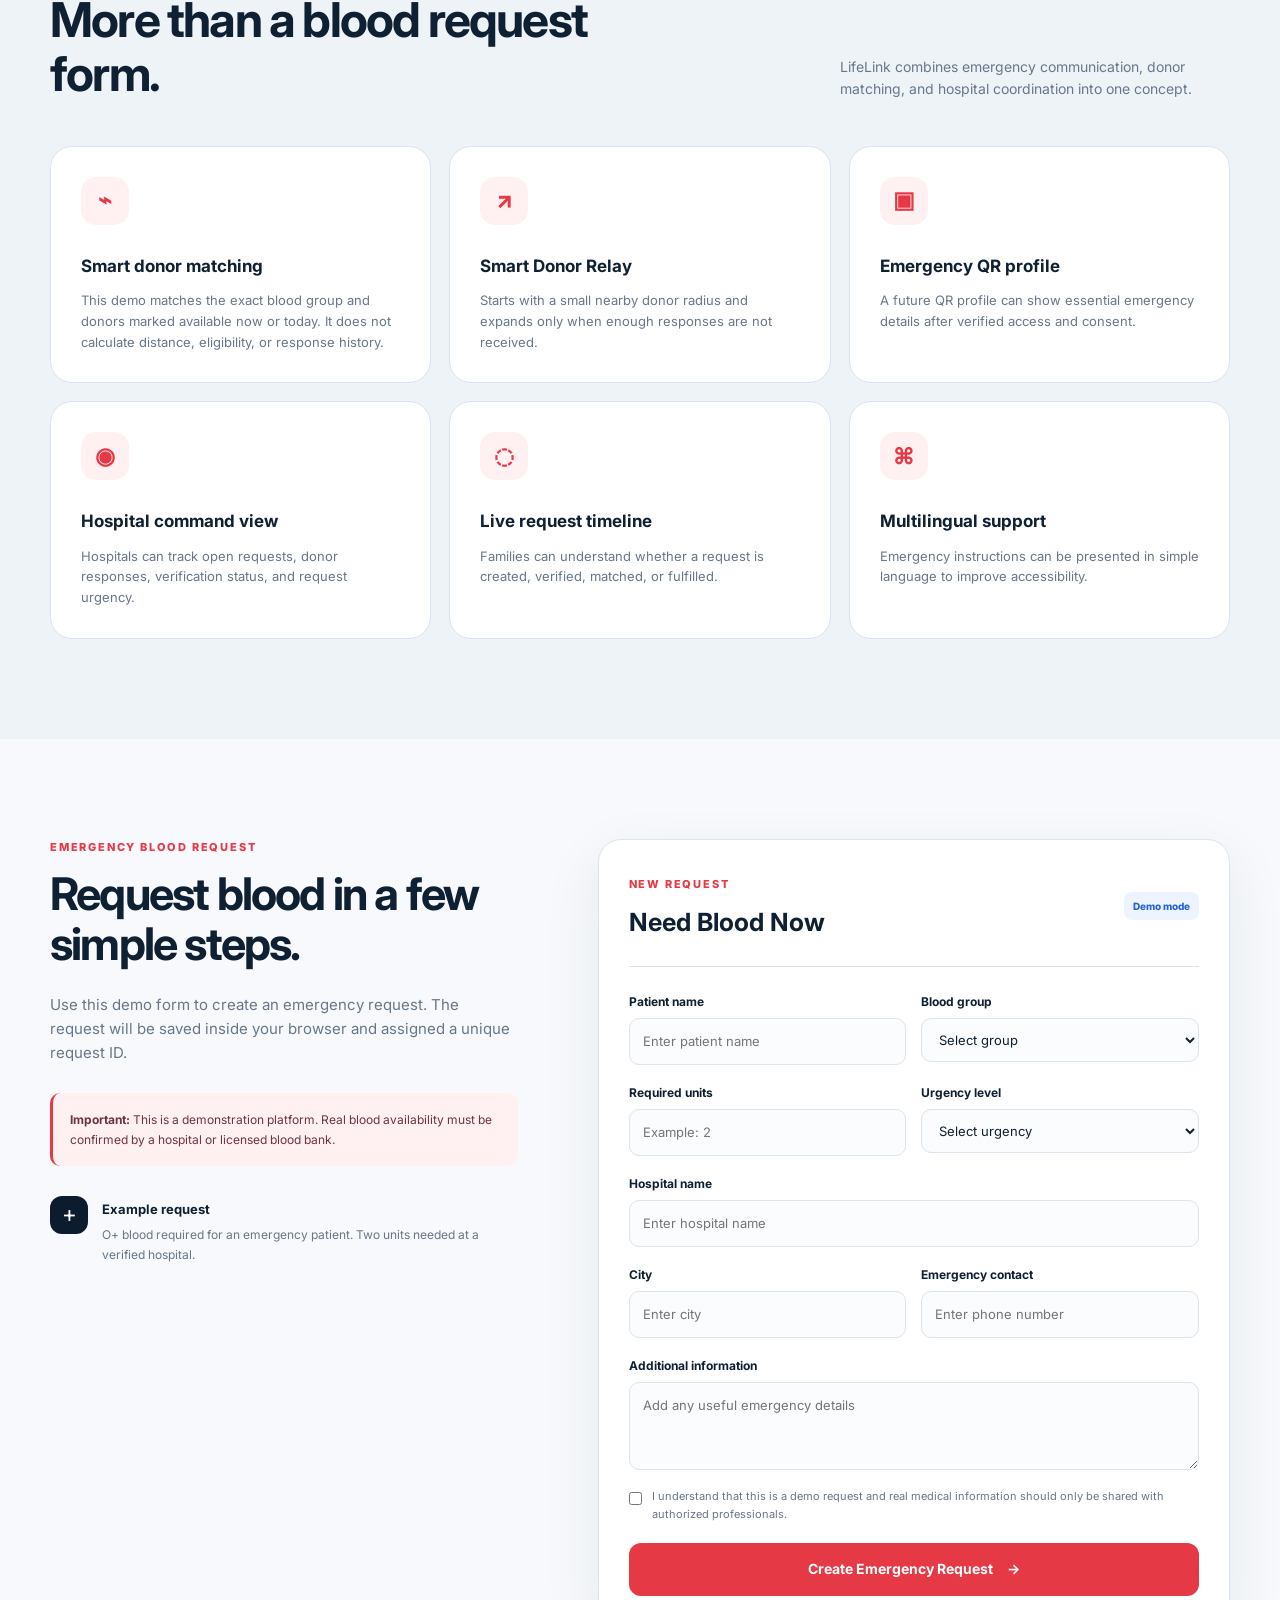
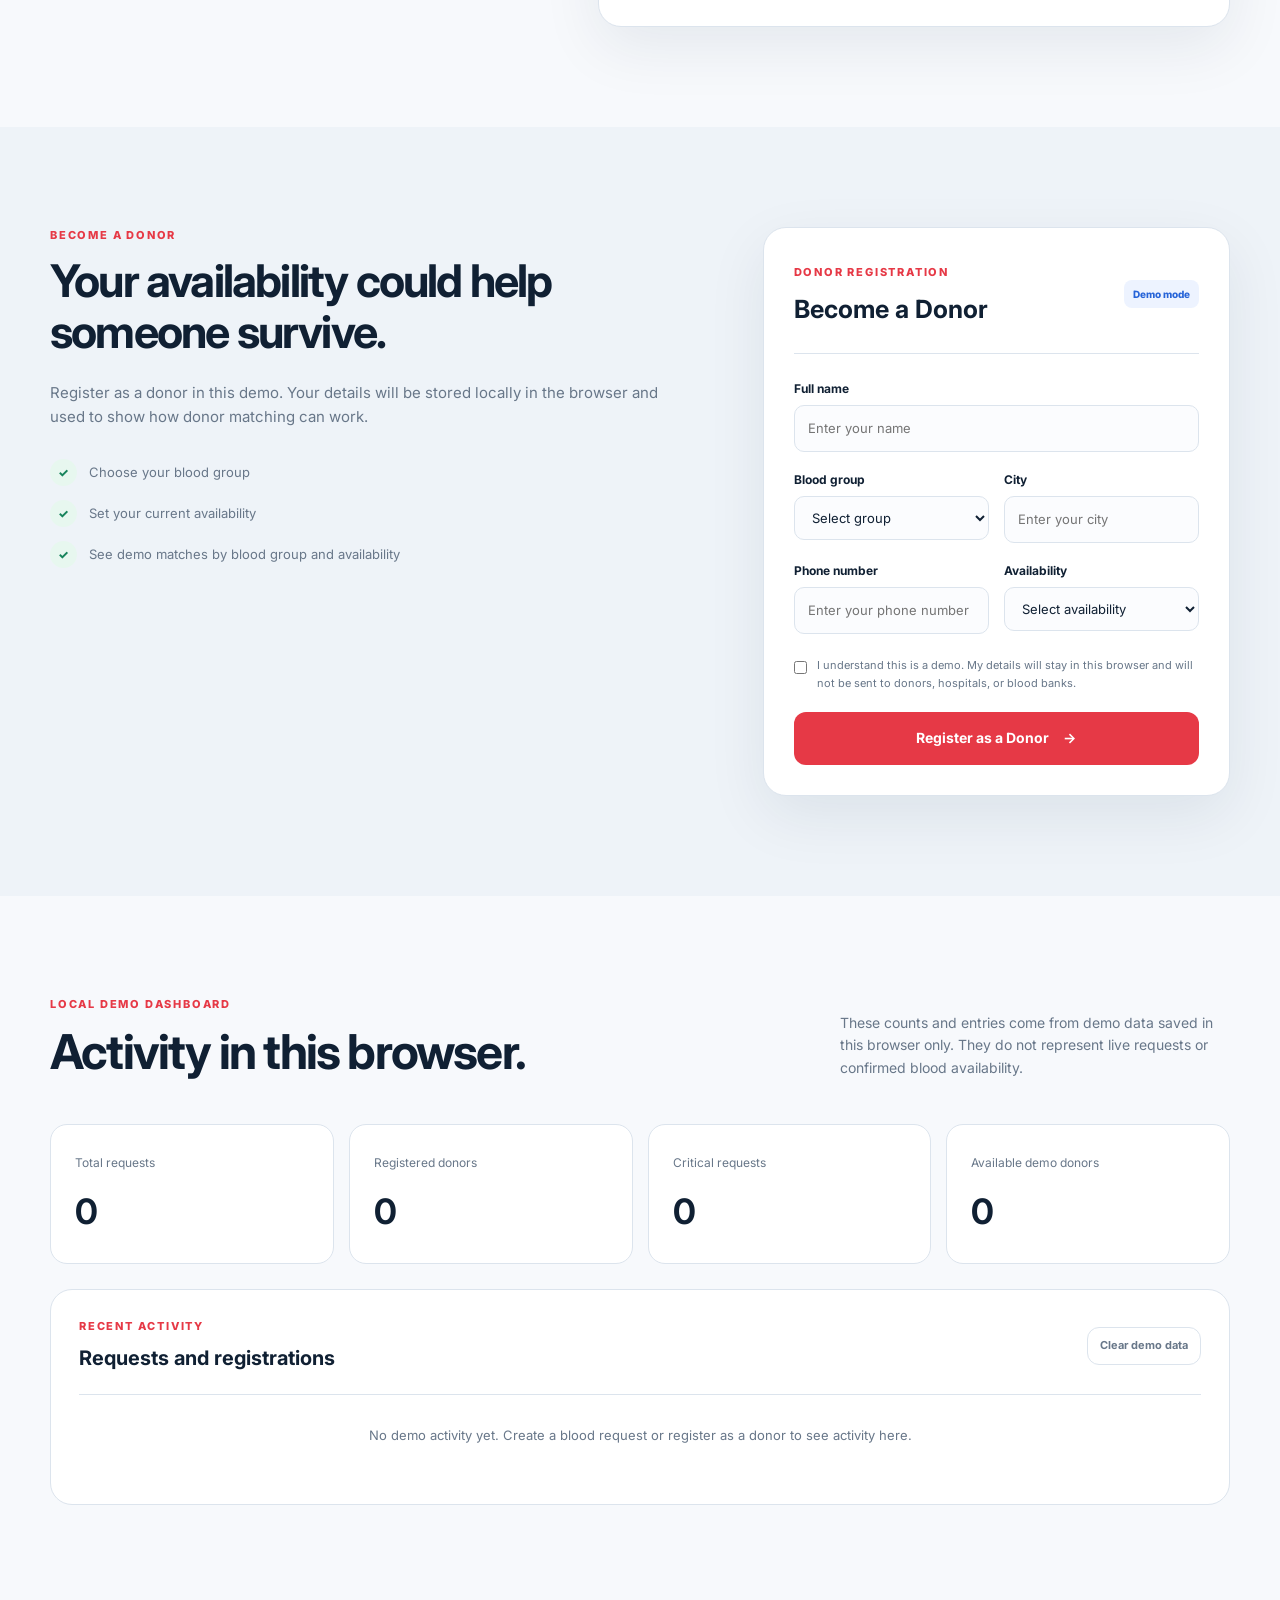
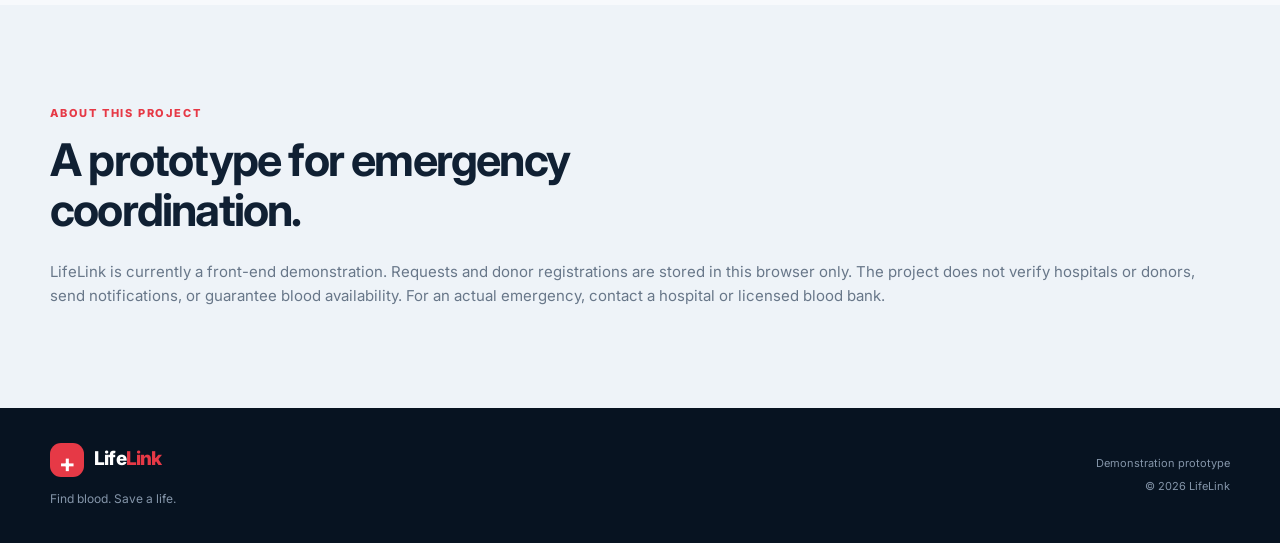
==== commit 86c6b515: "Remove stray text and clarify demo matching" ====
--- a/index.html
+++ b/index.html
@@ -1,4 +1,4 @@
-83<!DOCTYPE html>
+<!DOCTYPE html>
 <html lang="en">
 <head>
     <meta charset="UTF-8" />
@@ -139,7 +139,7 @@
                         <span class="stat-icon">✓</span>
                         <div>
                             <strong>Smart Match</strong>
-                            <small>Blood group + distance</small>
+                            <small>Blood group + availability</small>
                         </div>
                     </div>
 
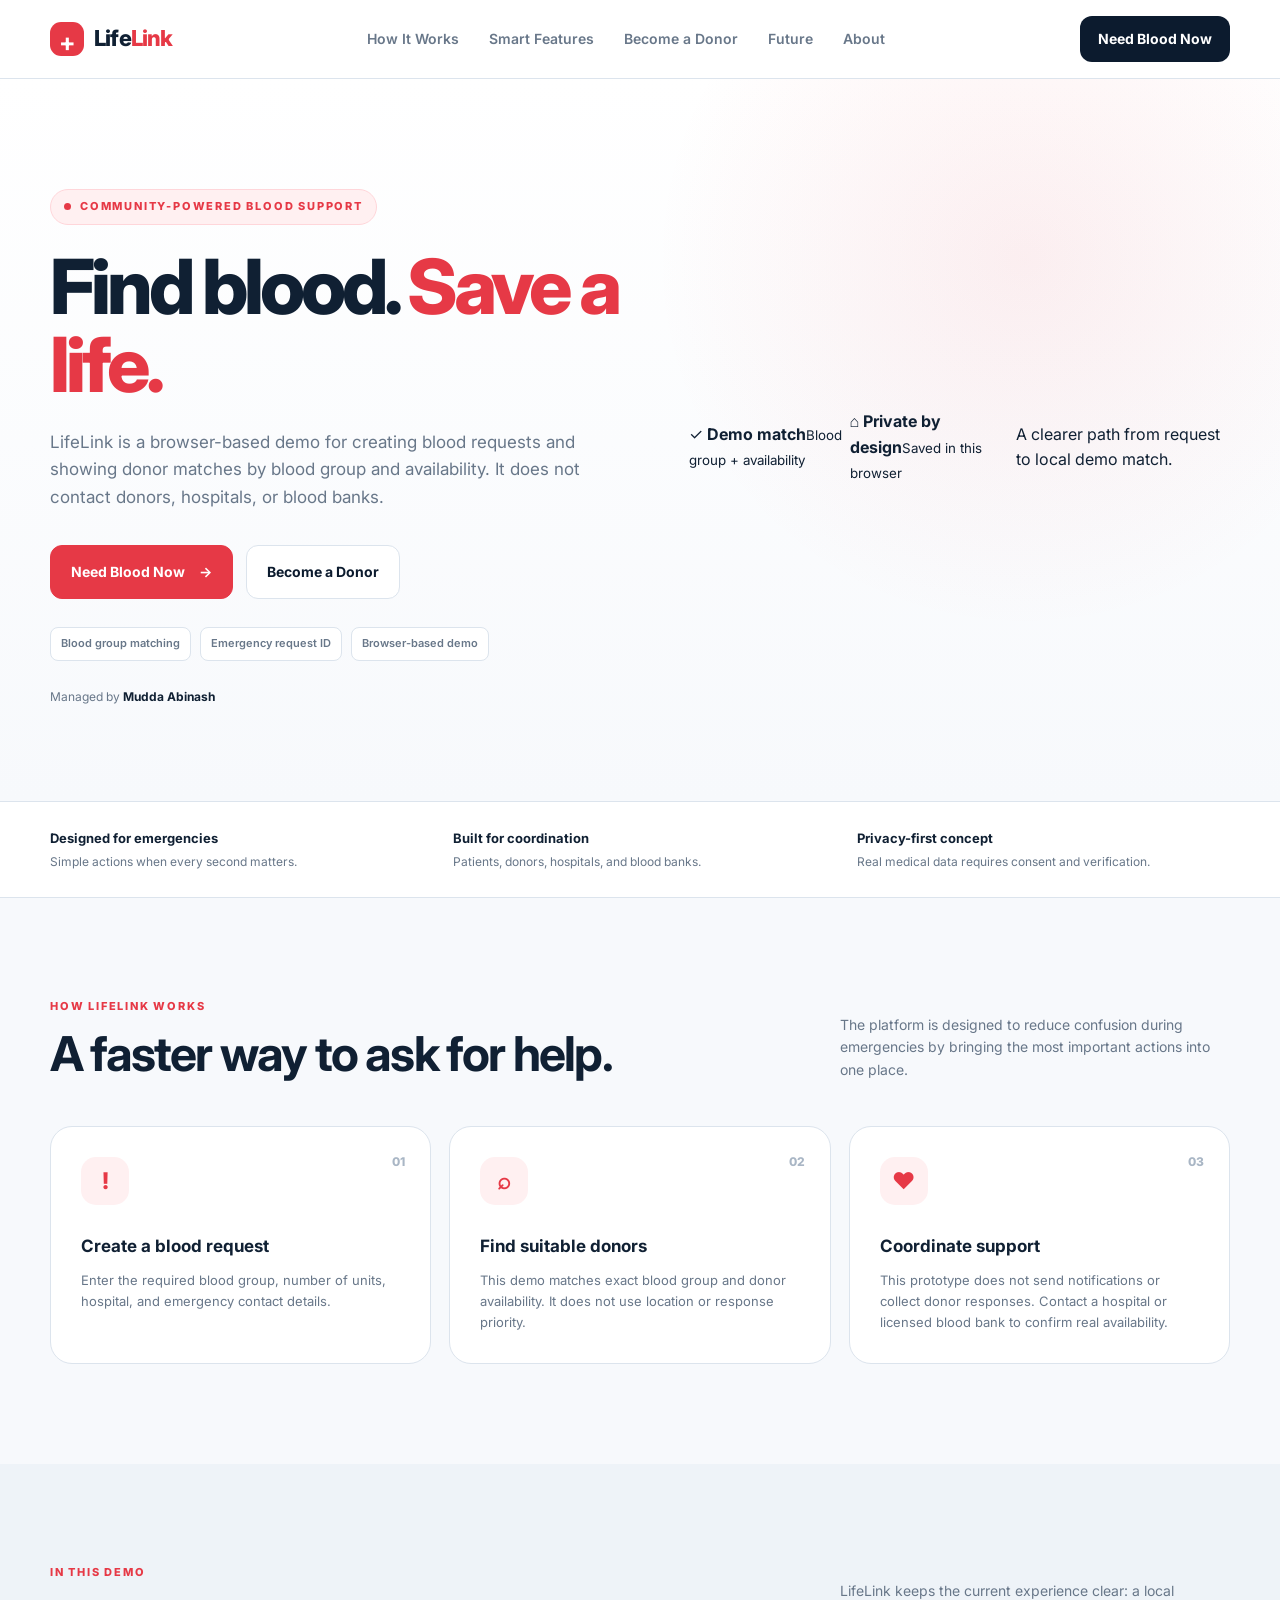
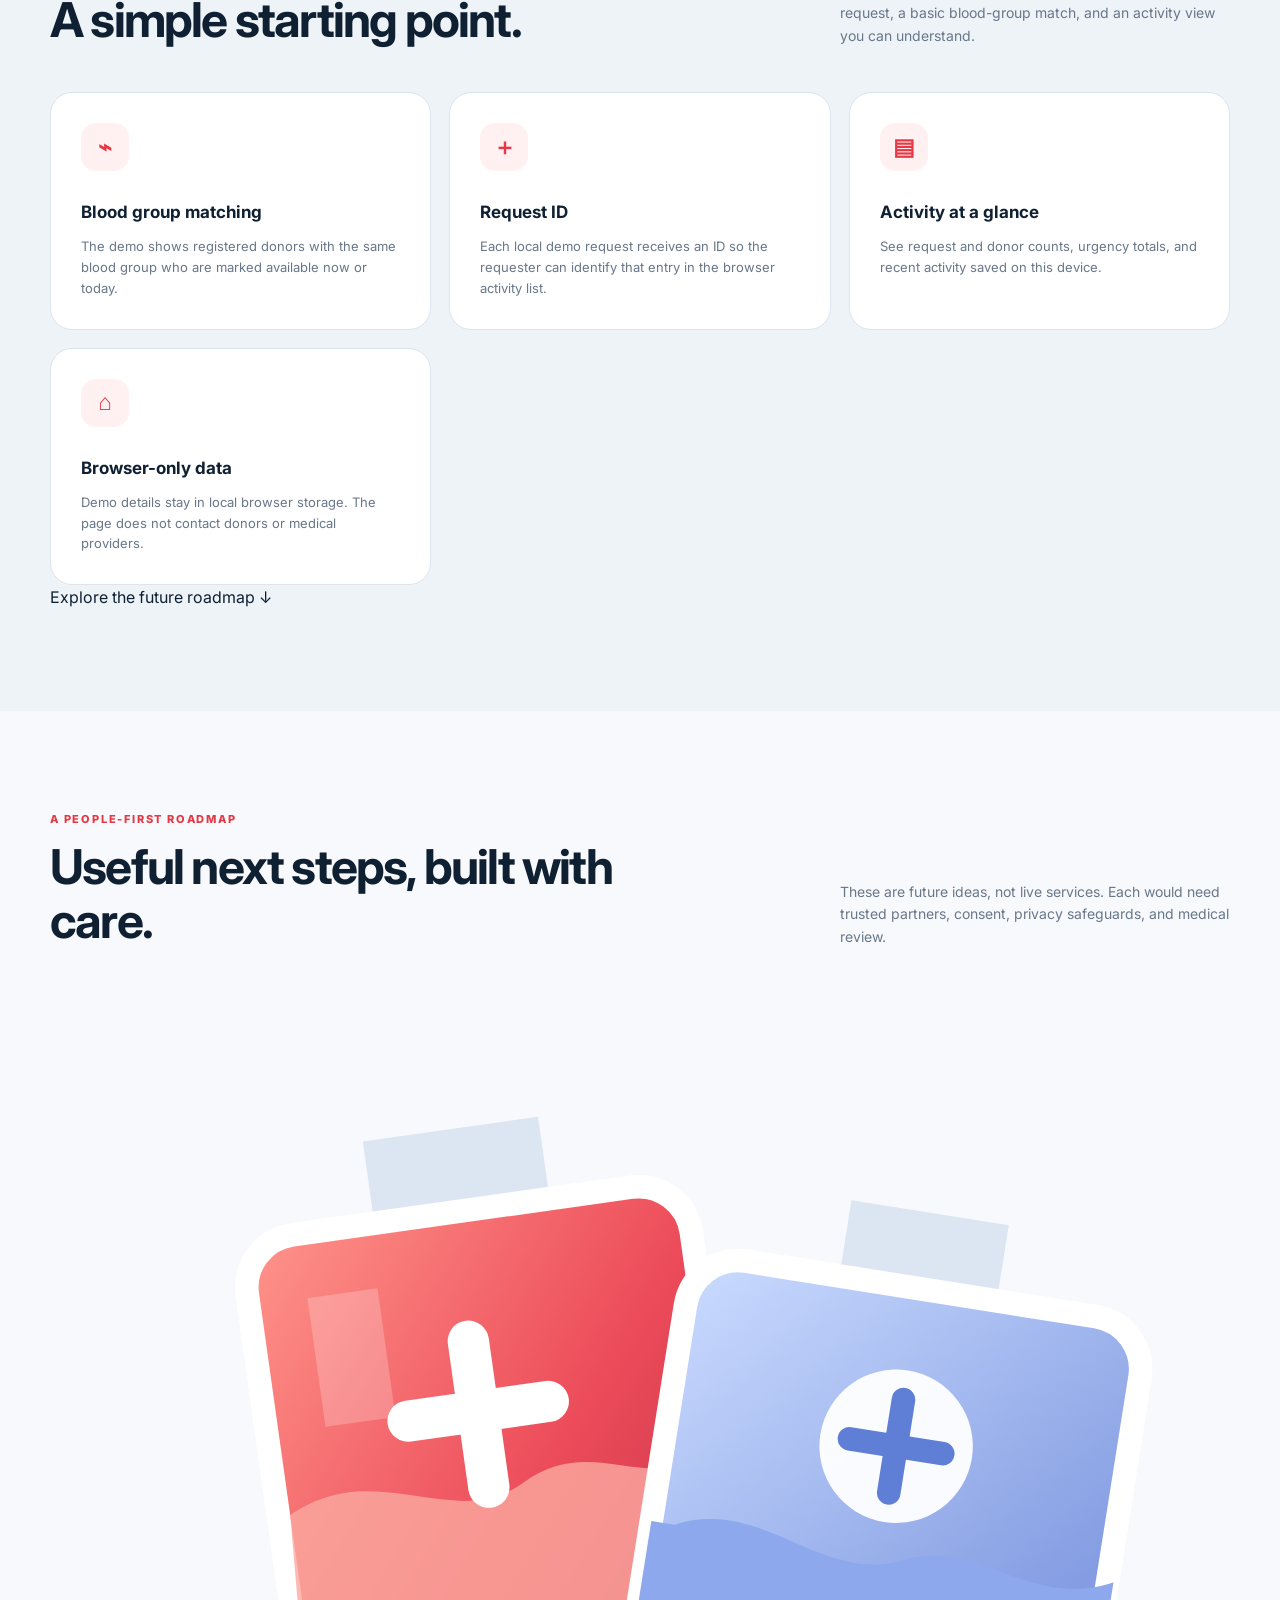
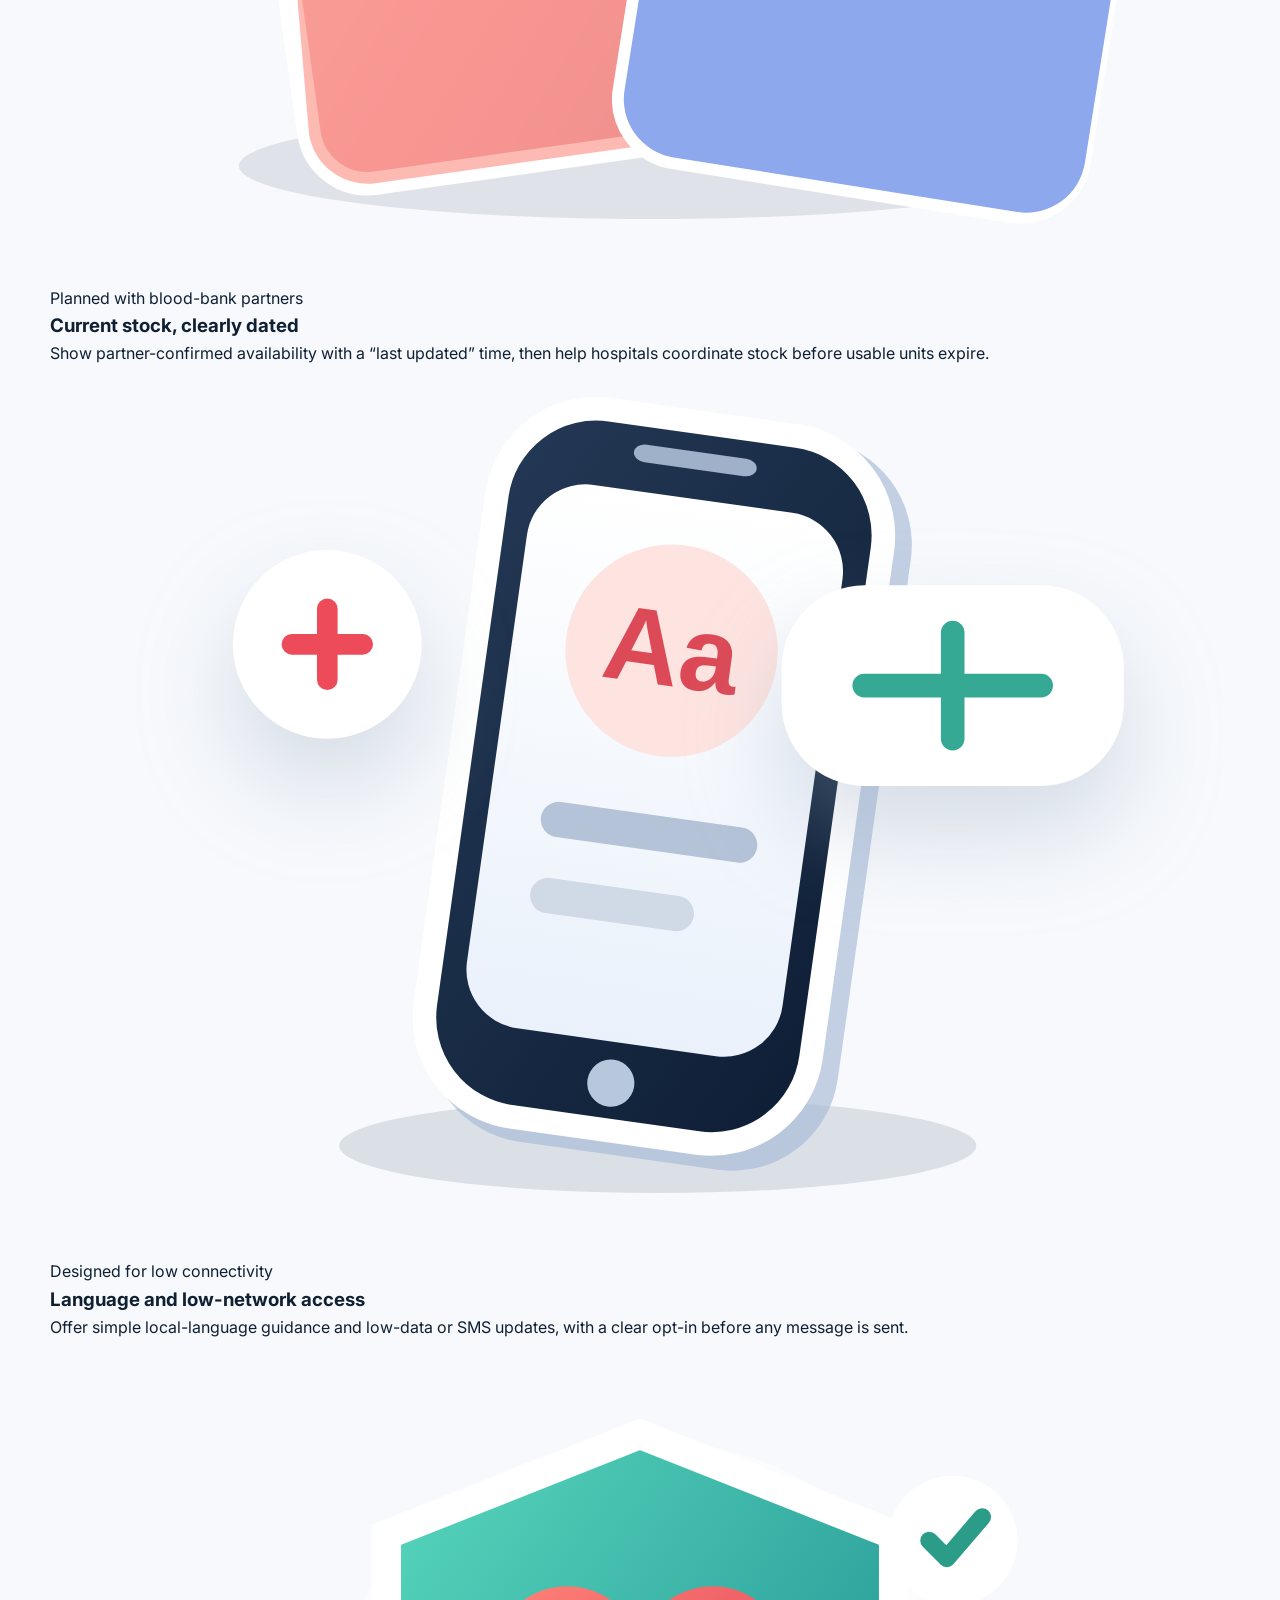
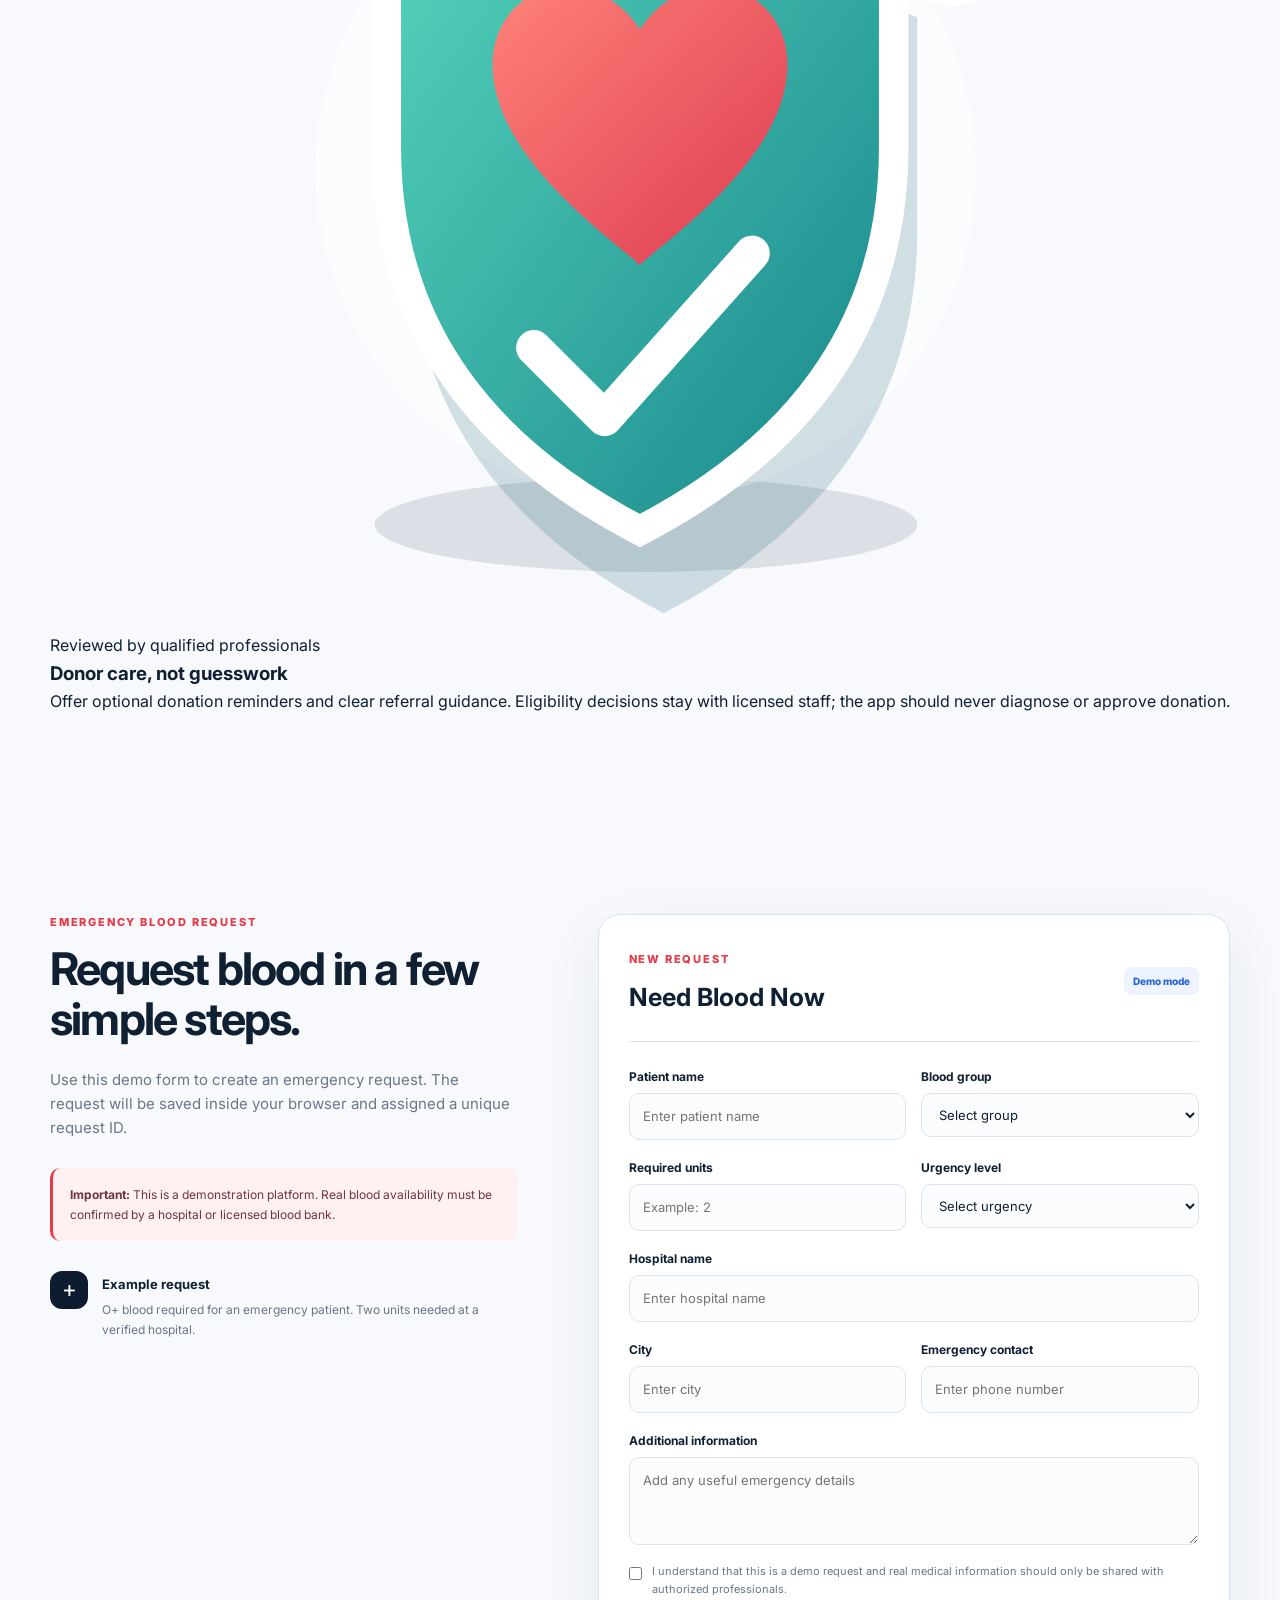
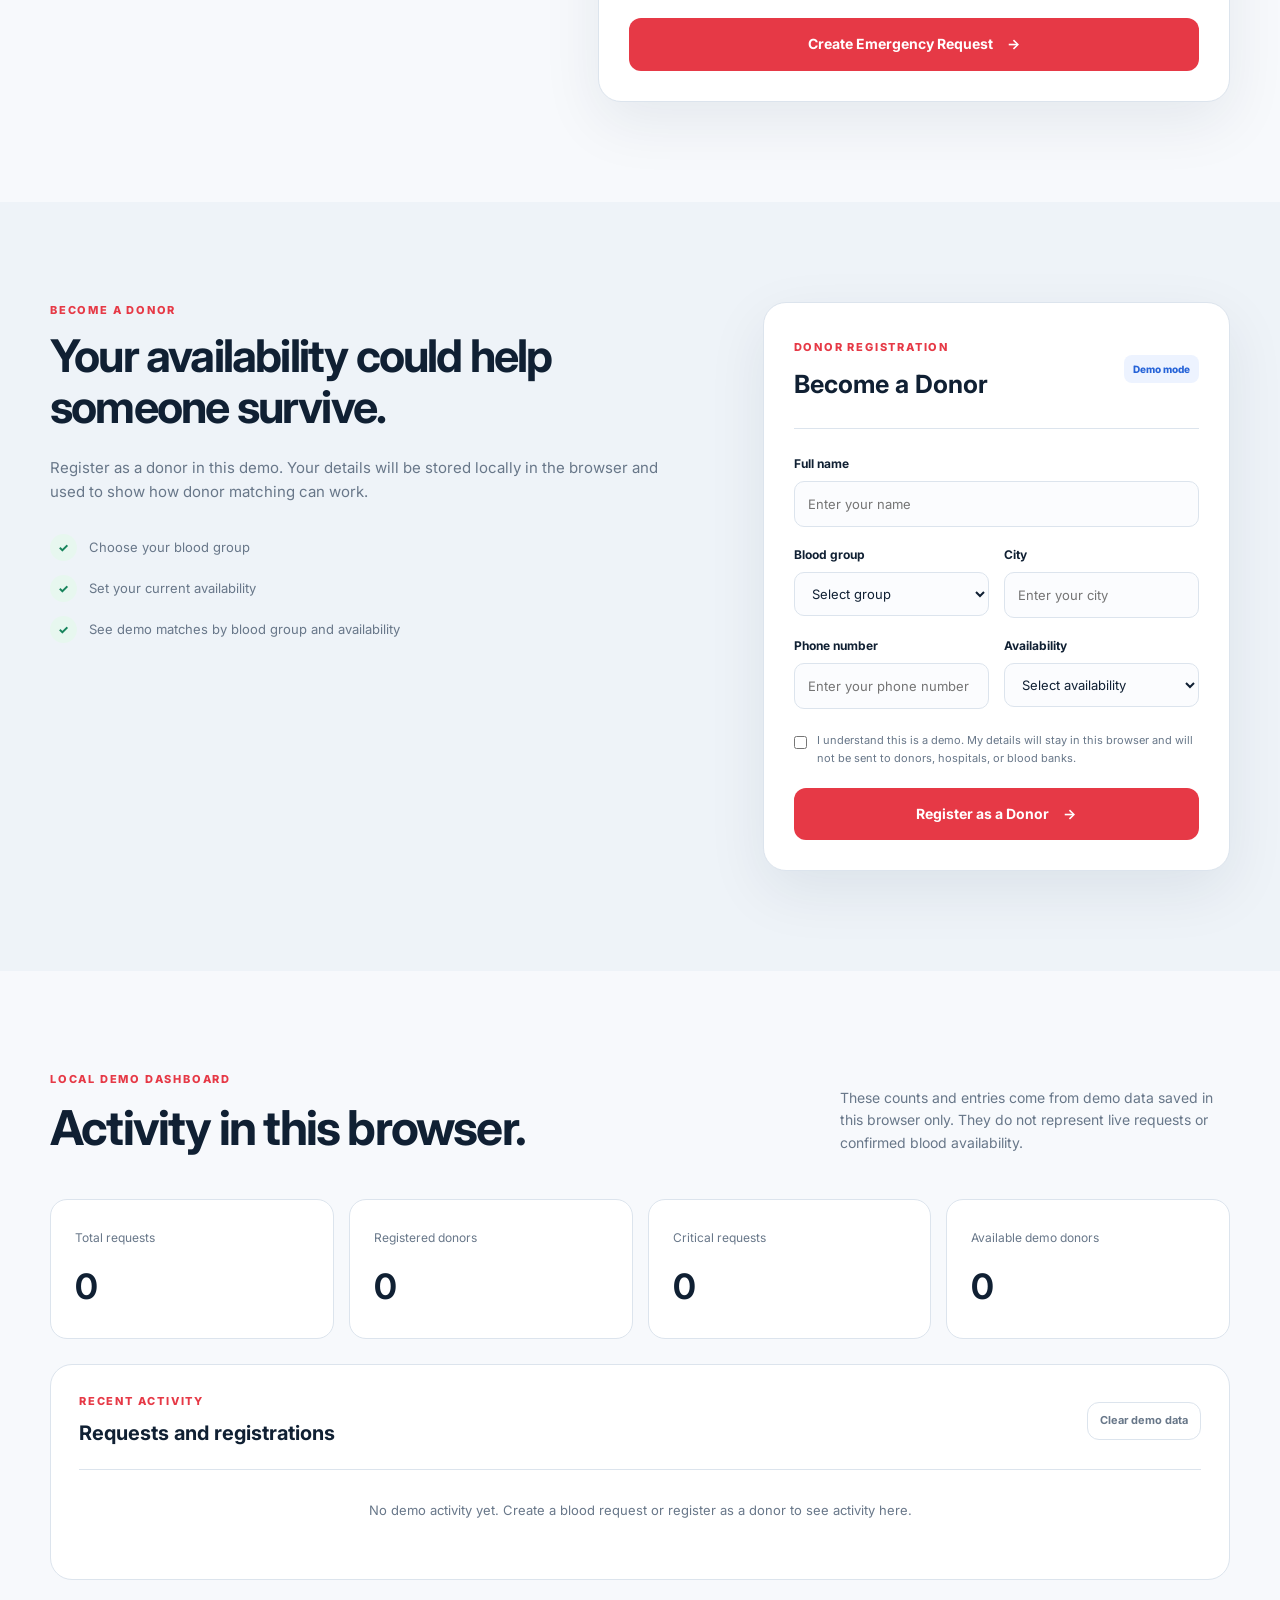
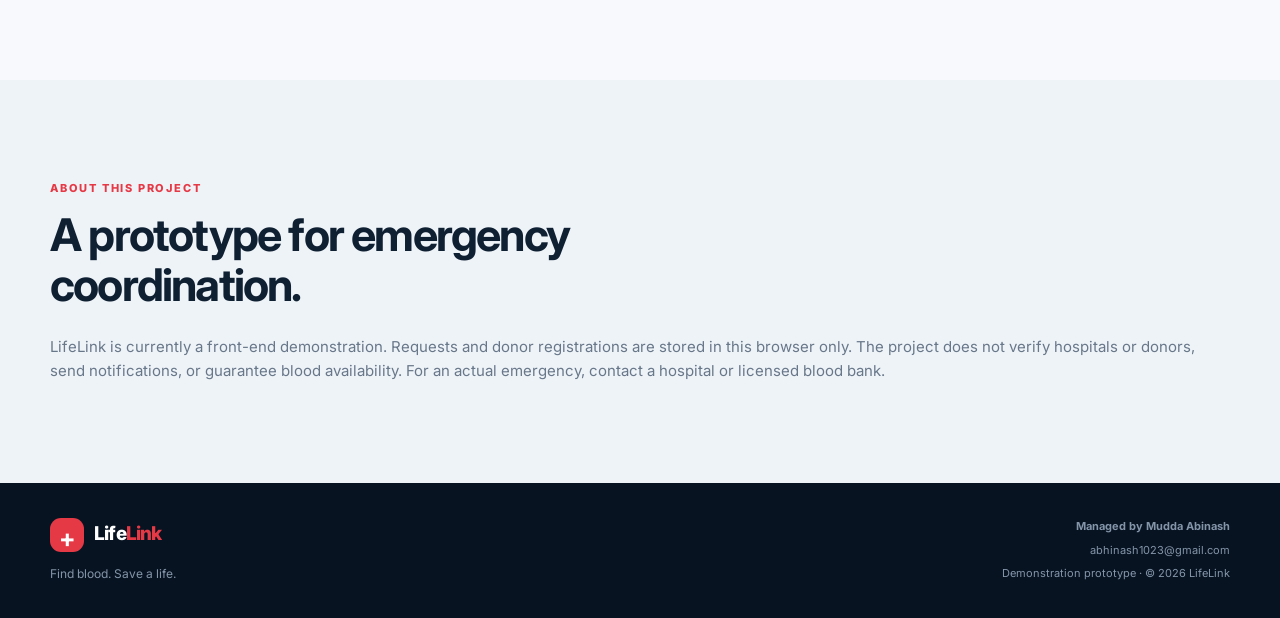
==== commit 457a3646: "Refresh LifeLink site with 3D artwork and roadmap" ====
--- a/index.html
+++ b/index.html
@@ -4,11 +4,11 @@
     <meta charset="UTF-8" />
     <meta name="viewport" content="width=device-width, initial-scale=1.0" />
 
-    <title>LifeLink | Find Blood. Save a Life.</title>
+    <title>LifeLink | Blood support, made clearer</title>
 
     <meta
         name="description"
-        content="LifeLink is a browser-based demo for creating blood requests and matching registered donors by blood group and availability."
+        content="LifeLink is a blood support prototype with local demo requests, donor matching, and a roadmap for more accessible coordination."
     />
 
     <link rel="preconnect" href="https://fonts.googleapis.com" />
@@ -34,6 +34,7 @@
                 <a href="#how-it-works">How It Works</a>
                 <a href="#smart-features">Smart Features</a>
                 <a href="#donor-section">Become a Donor</a>
+                <a href="#future">Future</a>
                 <a href="#about">About</a>
             </nav>
 
@@ -49,7 +50,7 @@
                 <div class="hero-content">
                     <div class="eyebrow">
                         <span class="status-dot"></span>
-                        Emergency blood support platform
+                        Community-powered blood support
                     </div>
 
                     <h1>
@@ -81,75 +82,102 @@
                     </div>
 
                     <div class="founder-note">
-                        Designed and developed by
-                        <strong>M. Abinash</strong>
+                        Managed by
+                        <strong>Mudda Abinash</strong>
                     </div>
                 </div>
 
                 <div class="hero-visual">
-                    <div class="visual-glow"></div>
-
-                    <div class="emergency-card">
-                        <div class="card-top">
-                            <div>
-                                <p class="small-label">Emergency request</p>
-                                <h3>Blood needed</h3>
-                            </div>
-
-                            <span class="live-badge">
-                                <span></span>
-                                Sample only
-                            </span>
-                        </div>
-
-                        <div class="blood-display">
-                            <div class="blood-symbol">B+</div>
-
-                            <div>
-                                <p class="small-label">Required blood group</p>
-                                <h2>B Positive</h2>
-                                <p class="muted-text">2 units requested</p>
-                            </div>
-                        </div>
-
-                        <div class="request-progress">
-                            <div class="progress-header">
-                                <span>Sample donor response</span>
-                                <strong>68%</strong>
-                            </div>
-
-                            <div class="progress-track">
-                                <div class="progress-fill"></div>
-                            </div>
-
-                            <div class="progress-footer">
-                                <span>4 sample donors</span>
-                                <span>2 sample responses</span>
-                            </div>
-                        </div>
-
-                        <div class="visual-location">
-                            <span>●</span>
-                            CityCare Hospital
-                            <span class="location-tag">Sample only</span>
-                        </div>
-                    </div>
-
-                    <div class="floating-stat stat-one">
-                        <span class="stat-icon">✓</span>
-                        <div>
-                            <strong>Smart Match</strong>
-                            <small>Blood group + availability</small>
-                        </div>
-                    </div>
-
-                    <div class="floating-stat stat-two">
-                        <span class="stat-icon red-icon">♥</span>
-                        <div>
-                            <strong>One request</strong>
-                            <small>Many helping hands</small>
-                        </div>
-                    </div>
+                    <div class="hero-art-shell">
+                        <svg class="hero-art" viewBox="0 0 640 520" role="img" aria-labelledby="heroArtTitle heroArtDesc">
+                            <title id="heroArtTitle">LifeLink blood support illustration</title>
+                            <desc id="heroArtDesc">A dimensional blood bag, protective medical shield, and floating blood cells illustrate coordinated community support.</desc>
+                            <defs>
+                                <radialGradient id="heroAura" cx="52%" cy="48%" r="58%">
+                                    <stop offset="0" stop-color="#ffffff"/><stop offset="1" stop-color="#dfeaff"/>
+                                </radialGradient>
+                                <linearGradient id="heroBagFront" x1="0" y1="0" x2="1" y2="1">
+                                    <stop offset="0" stop-color="#ff766d"/><stop offset=".55" stop-color="#ed4252"/><stop offset="1" stop-color="#bf2542"/>
+                                </linearGradient>
+                                <linearGradient id="heroBagSide" x1="0" y1="0" x2="1" y2="0">
+                                    <stop offset="0" stop-color="#a91d38"/><stop offset="1" stop-color="#db3850"/>
+                                </linearGradient>
+                                <linearGradient id="heroFluid" x1="0" y1="0" x2="0" y2="1">
+                                    <stop offset="0" stop-color="#ffb0a5"/><stop offset="1" stop-color="#ed4050"/>
+                                </linearGradient>
+                                <linearGradient id="heroShield" x1="0" y1="0" x2="1" y2="1">
+                                    <stop offset="0" stop-color="#58d6bd"/><stop offset="1" stop-color="#167f85"/>
+                                </linearGradient>
+                                <radialGradient id="heroCell" cx="35%" cy="28%" r="75%">
+                                    <stop offset="0" stop-color="#ffbab3"/><stop offset=".55" stop-color="#f25662"/><stop offset="1" stop-color="#b7223c"/>
+                                </radialGradient>
+                                <filter id="heroShadow" x="-40%" y="-40%" width="180%" height="190%">
+                                    <feDropShadow dx="0" dy="24" stdDeviation="20" flood-color="#213658" flood-opacity=".18"/>
+                                </filter>
+                                <clipPath id="heroBagClip">
+                                    <path d="M248 142h143c17 0 30 13 30 30v235c0 17-13 30-30 30H248c-17 0-30-13-30-30V172c0-17 13-30 30-30Z"/>
+                                </clipPath>
+                            </defs>
+                            <ellipse cx="324" cy="455" rx="194" ry="29" fill="#7186a8" opacity=".16"/>
+                            <circle cx="325" cy="265" r="208" fill="url(#heroAura)"/>
+                            <ellipse cx="325" cy="265" rx="224" ry="154" fill="none" stroke="#b5c8e8" stroke-width="2" stroke-dasharray="3 12" transform="rotate(-21 325 265)" opacity=".8"/>
+                            <ellipse cx="325" cy="265" rx="170" ry="207" fill="none" stroke="#ffffff" stroke-width="3" transform="rotate(29 325 265)" opacity=".95"/>
+                            <g filter="url(#heroShadow)" transform="translate(416 93) rotate(13)">
+                                <path d="M61 8 119 31v57c0 45-24 76-58 94C27 164 3 133 3 88V31L61 8Z" fill="#0c1b2e" opacity=".13" transform="translate(0 9)"/>
+                                <path d="M61 3 119 26v57c0 45-24 76-58 94C27 159 3 128 3 83V26L61 3Z" fill="url(#heroShield)" stroke="#ffffff" stroke-width="5"/>
+                                <path d="M61 17 105 34v48c0 34-17 59-44 75-27-16-44-41-44-75V34l44-17Z" fill="#ffffff" opacity=".13"/>
+                                <path d="M61 116c-4-4-28-20-28-39 0-15 19-21 28-7 9-14 28-8 28 7 0 19-24 35-28 39Z" fill="#fff"/>
+                            </g>
+                            <g filter="url(#heroShadow)" transform="translate(78 170) rotate(-20)">
+                                <ellipse cx="0" cy="0" rx="40" ry="27" fill="url(#heroCell)"/>
+                                <ellipse cx="0" cy="1" rx="20" ry="10" fill="#a91d38" opacity=".5"/>
+                                <ellipse cx="-9" cy="-9" rx="12" ry="5" fill="#fff" opacity=".23"/>
+                            </g>
+                            <g transform="translate(500 352) rotate(16)">
+                                <ellipse cx="0" cy="0" rx="26" ry="18" fill="url(#heroCell)"/>
+                                <ellipse cx="0" cy="1" rx="13" ry="7" fill="#a91d38" opacity=".48"/>
+                                <ellipse cx="-6" cy="-6" rx="8" ry="3.5" fill="#fff" opacity=".22"/>
+                            </g>
+                            <g transform="translate(153 375) rotate(24)">
+                                <ellipse cx="0" cy="0" rx="18" ry="13" fill="url(#heroCell)"/>
+                                <ellipse cx="0" cy="1" rx="9" ry="5" fill="#a91d38" opacity=".48"/>
+                            </g>
+                            <g filter="url(#heroShadow)" transform="rotate(-7 324 270)">
+                                <path d="M391 143h14c17 0 30 13 30 30v234c0 17-13 30-30 30h-14c10-7 16-18 16-31V174c0-13-6-24-16-31Z" fill="url(#heroBagSide)"/>
+                                <path d="M248 142h143c17 0 30 13 30 30v235c0 17-13 30-30 30H248c-17 0-30-13-30-30V172c0-17 13-30 30-30Z" fill="url(#heroBagFront)" stroke="#ffffff" stroke-width="6"/>
+                                <g clip-path="url(#heroBagClip)">
+                                    <path d="M216 289c37-18 60 16 96 0 32-14 48 14 110-5v173H216Z" fill="url(#heroFluid)"/>
+                                    <path d="M218 288c37-18 60 16 96 0 32-14 48 14 110-5" fill="none" stroke="#ffd4cc" stroke-width="5" opacity=".65"/>
+                                    <path d="M250 164h32v204h-32Z" fill="#ffffff" opacity=".12"/>
+                                </g>
+                                <rect x="281" y="102" width="80" height="53" rx="12" fill="#dfe8f4" stroke="#ffffff" stroke-width="5"/>
+                                <rect x="300" y="79" width="42" height="33" rx="8" fill="#b6c5d8"/>
+                                <rect x="254" y="176" width="130" height="1.5" fill="#fff" opacity=".5"/>
+                                <circle cx="320" cy="239" r="42" fill="#ffffff" opacity=".96"/>
+                                <rect x="311" y="210" width="18" height="58" rx="5" fill="#e74655"/>
+                                <rect x="291" y="230" width="58" height="18" rx="5" fill="#e74655"/>
+                                <text x="320" y="408" text-anchor="middle" fill="#fff" font-size="17" font-weight="800" font-family="Inter,Arial,sans-serif" letter-spacing="2">LIFELINK</text>
+                                <path d="M231 192c0-20 16-36 36-36" fill="none" stroke="#fff" stroke-width="5" opacity=".42" stroke-linecap="round"/>
+                            </g>
+                            <g transform="translate(122 97)">
+                                <circle cx="25" cy="25" r="25" fill="#fff" filter="url(#heroShadow)"/>
+                                <path d="M25 12v26M12 25h26" stroke="#ed4957" stroke-width="6" stroke-linecap="round"/>
+                            </g>
+                            <g transform="translate(481 255)">
+                                <circle cx="19" cy="19" r="19" fill="#fff" filter="url(#heroShadow)"/>
+                                <path d="M19 9v20M9 19h20" stroke="#16835b" stroke-width="5" stroke-linecap="round"/>
+                            </g>
+                        </svg>
+                    </div>
+                    <div class="hero-float-card hero-float-card--match">
+                        <span class="hero-float-icon">✓</span>
+                        <span><strong>Demo match</strong><small>Blood group + availability</small></span>
+                    </div>
+                    <div class="hero-float-card hero-float-card--privacy">
+                        <span class="hero-float-icon hero-float-icon--soft">⌂</span>
+                        <span><strong>Private by design</strong><small>Saved in this browser</small></span>
+                    </div>
+                    <p class="hero-art-caption">A clearer path from request to local demo match.</p>
                 </div>
             </div>
         </section>
@@ -227,70 +255,132 @@
             <div class="container">
                 <div class="section-heading">
                     <div>
-                        <p class="section-label">SMART FEATURES</p>
-                        <h2>More than a blood request form.</h2>
-                    </div>
-
+                        <p class="section-label">IN THIS DEMO</p>
+                        <h2>A simple starting point.</h2>
+                    </div>
                     <p>
-                        LifeLink combines emergency communication, donor
-                        matching, and hospital coordination into one concept.
+                        LifeLink keeps the current experience clear: a local request,
+                        a basic blood-group match, and an activity view you can understand.
                     </p>
                 </div>
-
                 <div class="feature-grid">
                     <article class="feature-card">
                         <div class="feature-icon">⌁</div>
-                        <h3>Smart donor matching</h3>
-                        <p>
-                            This demo matches the exact blood group and donors marked
-                            available now or today. It does not calculate distance,
-                            eligibility, or response history.
-                        </p>
-                    </article>
-
+                        <h3>Blood group matching</h3>
+                        <p>The demo shows registered donors with the same blood group who are marked available now or today.</p>
+                    </article>
                     <article class="feature-card">
-                        <div class="feature-icon">↗</div>
-                        <h3>Smart Donor Relay</h3>
-                        <p>
-                            Starts with a small nearby donor radius and expands
-                            only when enough responses are not received.
-                        </p>
-                    </article>
-
+                        <div class="feature-icon">＋</div>
+                        <h3>Request ID</h3>
+                        <p>Each local demo request receives an ID so the requester can identify that entry in the browser activity list.</p>
+                    </article>
                     <article class="feature-card">
-                        <div class="feature-icon">▣</div>
-                        <h3>Emergency QR profile</h3>
-                        <p>
-                            A future QR profile can show essential emergency
-                            details after verified access and consent.
-                        </p>
-                    </article>
-
+                        <div class="feature-icon">▤</div>
+                        <h3>Activity at a glance</h3>
+                        <p>See request and donor counts, urgency totals, and recent activity saved on this device.</p>
+                    </article>
                     <article class="feature-card">
-                        <div class="feature-icon">◉</div>
-                        <h3>Hospital command view</h3>
-                        <p>
-                            Hospitals can track open requests, donor responses,
-                            verification status, and request urgency.
-                        </p>
-                    </article>
-
-                    <article class="feature-card">
-                        <div class="feature-icon">◌</div>
-                        <h3>Live request timeline</h3>
-                        <p>
-                            Families can understand whether a request is
-                            created, verified, matched, or fulfilled.
-                        </p>
-                    </article>
-
-                    <article class="feature-card">
-                        <div class="feature-icon">⌘</div>
-                        <h3>Multilingual support</h3>
-                        <p>
-                            Emergency instructions can be presented in simple
-                            language to improve accessibility.
-                        </p>
+                        <div class="feature-icon">⌂</div>
+                        <h3>Browser-only data</h3>
+                        <p>Demo details stay in local browser storage. The page does not contact donors or medical providers.</p>
+                    </article>
+                </div>
+                <a class="roadmap-link" href="#future">Explore the future roadmap <span aria-hidden="true">↓</span></a>
+            </div>
+        </section>
+
+        <section class="section future-section" id="future">
+            <div class="container">
+                <div class="section-heading">
+                    <div>
+                        <p class="section-label">A PEOPLE-FIRST ROADMAP</p>
+                        <h2>Useful next steps, built with care.</h2>
+                    </div>
+                    <p>
+                        These are future ideas, not live services. Each would need
+                        trusted partners, consent, privacy safeguards, and medical review.
+                    </p>
+                </div>
+                <div class="roadmap-grid">
+                    <article class="roadmap-card">
+                        <div class="roadmap-art roadmap-art--stock">
+                            <svg viewBox="0 0 200 150" role="img" aria-label="Dimensional blood storage bags">
+                                <defs>
+                                    <linearGradient id="stockPack" x1="0" y1="0" x2="1" y2="1"><stop offset="0" stop-color="#ff958b"/><stop offset=".55" stop-color="#ec4b59"/><stop offset="1" stop-color="#ba2b45"/></linearGradient>
+                                    <linearGradient id="stockPack2" x1="0" y1="0" x2="1" y2="1"><stop offset="0" stop-color="#cbdcff"/><stop offset="1" stop-color="#6b86d8"/></linearGradient>
+                                </defs>
+                                <ellipse cx="102" cy="131" rx="70" ry="9" fill="#354665" opacity=".12"/>
+                                <g transform="translate(30 19) rotate(-8 42 55)">
+                                    <path d="M30 4h30v13H30z" fill="#dce5f2"/>
+                                    <path d="M16 18h58a9 9 0 0 1 9 9v75a10 10 0 0 1-10 10H17a10 10 0 0 1-10-10V27a9 9 0 0 1 9-9Z" fill="url(#stockPack)" stroke="#fff" stroke-width="4"/>
+                                    <path d="M9 65c16-8 27 7 40 0s21 6 34-1v38a10 10 0 0 1-10 10H17a10 10 0 0 1-10-10Z" fill="#fca9a0" opacity=".8"/>
+                                    <path d="M43 40v25M31 52h24" stroke="#fff" stroke-width="7" stroke-linecap="round"/>
+                                    <path d="M17 29h12v22H17z" fill="#fff" opacity=".22"/>
+                                </g>
+                                <g transform="translate(100 34) rotate(9 38 45)">
+                                    <path d="M29 2h27v12H29z" fill="#dce5f2"/>
+                                    <path d="M13 15h60a9 9 0 0 1 9 9v66a10 10 0 0 1-10 10H14A10 10 0 0 1 4 90V24a9 9 0 0 1 9-9Z" fill="url(#stockPack2)" stroke="#fff" stroke-width="4"/>
+                                    <path d="M8 61c14-7 26 6 39 0 11-6 23 5 36-2v31a10 10 0 0 1-10 10H14A10 10 0 0 1 4 90V61Z" fill="#8ea8ed"/>
+                                    <circle cx="43" cy="42" r="13" fill="#fff" opacity=".95"/>
+                                    <path d="M43 34v16M35 42h16" stroke="#5f7ed6" stroke-width="4" stroke-linecap="round"/>
+                                </g>
+                            </svg>
+                        </div>
+                        <span class="roadmap-pill">Planned with blood-bank partners</span>
+                        <h3>Current stock, clearly dated</h3>
+                        <p>Show partner-confirmed availability with a “last updated” time, then help hospitals coordinate stock before usable units expire.</p>
+                    </article>
+                    <article class="roadmap-card">
+                        <div class="roadmap-art roadmap-art--access">
+                            <svg viewBox="0 0 200 150" role="img" aria-label="Dimensional phone with language and access controls">
+                                <defs>
+                                    <linearGradient id="phoneBody" x1="0" y1="0" x2="1" y2="1"><stop offset="0" stop-color="#243956"/><stop offset="1" stop-color="#0d1d34"/></linearGradient>
+                                    <linearGradient id="phoneScreen" x1="0" y1="0" x2="0" y2="1"><stop offset="0" stop-color="#fff"/><stop offset="1" stop-color="#eaf1fb"/></linearGradient>
+                                </defs>
+                                <ellipse cx="103" cy="132" rx="54" ry="8" fill="#354665" opacity=".14"/>
+                                <g transform="translate(69 9) rotate(8 34 63)">
+                                    <rect x="1" y="0" width="70" height="125" rx="18" fill="#a8bbd8" opacity=".65"/>
+                                    <rect x="0" y="0" width="66" height="121" rx="17" fill="url(#phoneBody)" stroke="#fff" stroke-width="4"/>
+                                    <rect x="6" y="13" width="54" height="93" rx="10" fill="url(#phoneScreen)"/>
+                                    <rect x="22" y="5" width="21" height="3" rx="2" fill="#9fb1c8"/>
+                                    <circle cx="33" cy="113" r="4" fill="#b7c7dc"/>
+                                    <circle cx="33" cy="39" r="18" fill="#fde4e0"/>
+                                    <text x="33" y="45" text-anchor="middle" fill="#dc4a57" font-size="18" font-family="Arial,sans-serif" font-weight="700">Aa</text>
+                                    <rect x="15" y="67" width="37" height="6" rx="3" fill="#b4c3d8"/>
+                                    <rect x="15" y="80" width="28" height="6" rx="3" fill="#d0d9e6"/>
+                                </g>
+                                <g transform="translate(124 37)">
+                                    <rect x="0" y="0" width="58" height="34" rx="14" fill="#fff" filter="drop-shadow(0 8px 8px #92a4bd55)"/>
+                                    <path d="M14 17h30M29 8v18" stroke="#36a995" stroke-width="4" stroke-linecap="round"/>
+                                </g>
+                                <circle cx="47" cy="47" r="16" fill="#fff" filter="drop-shadow(0 8px 8px #92a4bd55)"/>
+                                <path d="M41 47h12M47 41v12" stroke="#ed4b59" stroke-width="3.5" stroke-linecap="round"/>
+                            </svg>
+                        </div>
+                        <span class="roadmap-pill">Designed for low connectivity</span>
+                        <h3>Language and low-network access</h3>
+                        <p>Offer simple local-language guidance and low-data or SMS updates, with a clear opt-in before any message is sent.</p>
+                    </article>
+                    <article class="roadmap-card">
+                        <div class="roadmap-art roadmap-art--care">
+                            <svg viewBox="0 0 200 150" role="img" aria-label="Dimensional shield with heart and checkmark">
+                                <defs>
+                                    <linearGradient id="careShield" x1="0" y1="0" x2="1" y2="1"><stop offset="0" stop-color="#59d8bd"/><stop offset="1" stop-color="#16848b"/></linearGradient>
+                                    <linearGradient id="careHeart" x1="0" y1="0" x2="1" y2="1"><stop offset="0" stop-color="#ff8279"/><stop offset="1" stop-color="#dc3b51"/></linearGradient>
+                                </defs>
+                                <ellipse cx="101" cy="133" rx="46" ry="8" fill="#354665" opacity=".14"/>
+                                <circle cx="101" cy="73" r="56" fill="#fff" opacity=".6"/>
+                                <path d="M100 22 143 39v36c0 32-18 52-43 65-25-13-43-33-43-65V39l43-17Z" fill="#095c69" opacity=".18" transform="translate(4 8)"/>
+                                <path d="M100 16 143 33v36c0 32-18 52-43 65-25-13-43-33-43-65V33l43-17Z" fill="url(#careShield)" stroke="#fff" stroke-width="5"/>
+                                <path d="M100 89c-4-4-25-18-25-34 0-13 16-19 25-6 9-13 25-7 25 6 0 16-21 30-25 34Z" fill="url(#careHeart)"/>
+                                <path d="m82 103 12 12 25-28" fill="none" stroke="#fff" stroke-width="6" stroke-linecap="round" stroke-linejoin="round"/>
+                                <circle cx="153" cy="34" r="11" fill="#fff"/>
+                                <path d="m149 34 3 3 6-7" fill="none" stroke="#2a9c88" stroke-width="3" stroke-linecap="round" stroke-linejoin="round"/>
+                            </svg>
+                        </div>
+                        <span class="roadmap-pill">Reviewed by qualified professionals</span>
+                        <h3>Donor care, not guesswork</h3>
+                        <p>Offer optional donation reminders and clear referral guidance. Eligibility decisions stay with licensed staff; the app should never diagnose or approve donation.</p>
                     </article>
                 </div>
             </div>
@@ -642,8 +732,9 @@
                 <p>Find blood. Save a life.</p>
             </div>
             <div class="footer-right">
-                <span>Demonstration prototype</span>
-                <span>© <span id="currentYear"></span> LifeLink</span>
+                <strong>Managed by Mudda Abinash</strong>
+                <a href="mailto:abhinash1023@gmail.com" aria-label="Email Mudda Abinash">abhinash1023@gmail.com</a>
+                <span>Demonstration prototype · © <span id="currentYear"></span> LifeLink</span>
             </div>
         </div>
     </footer>
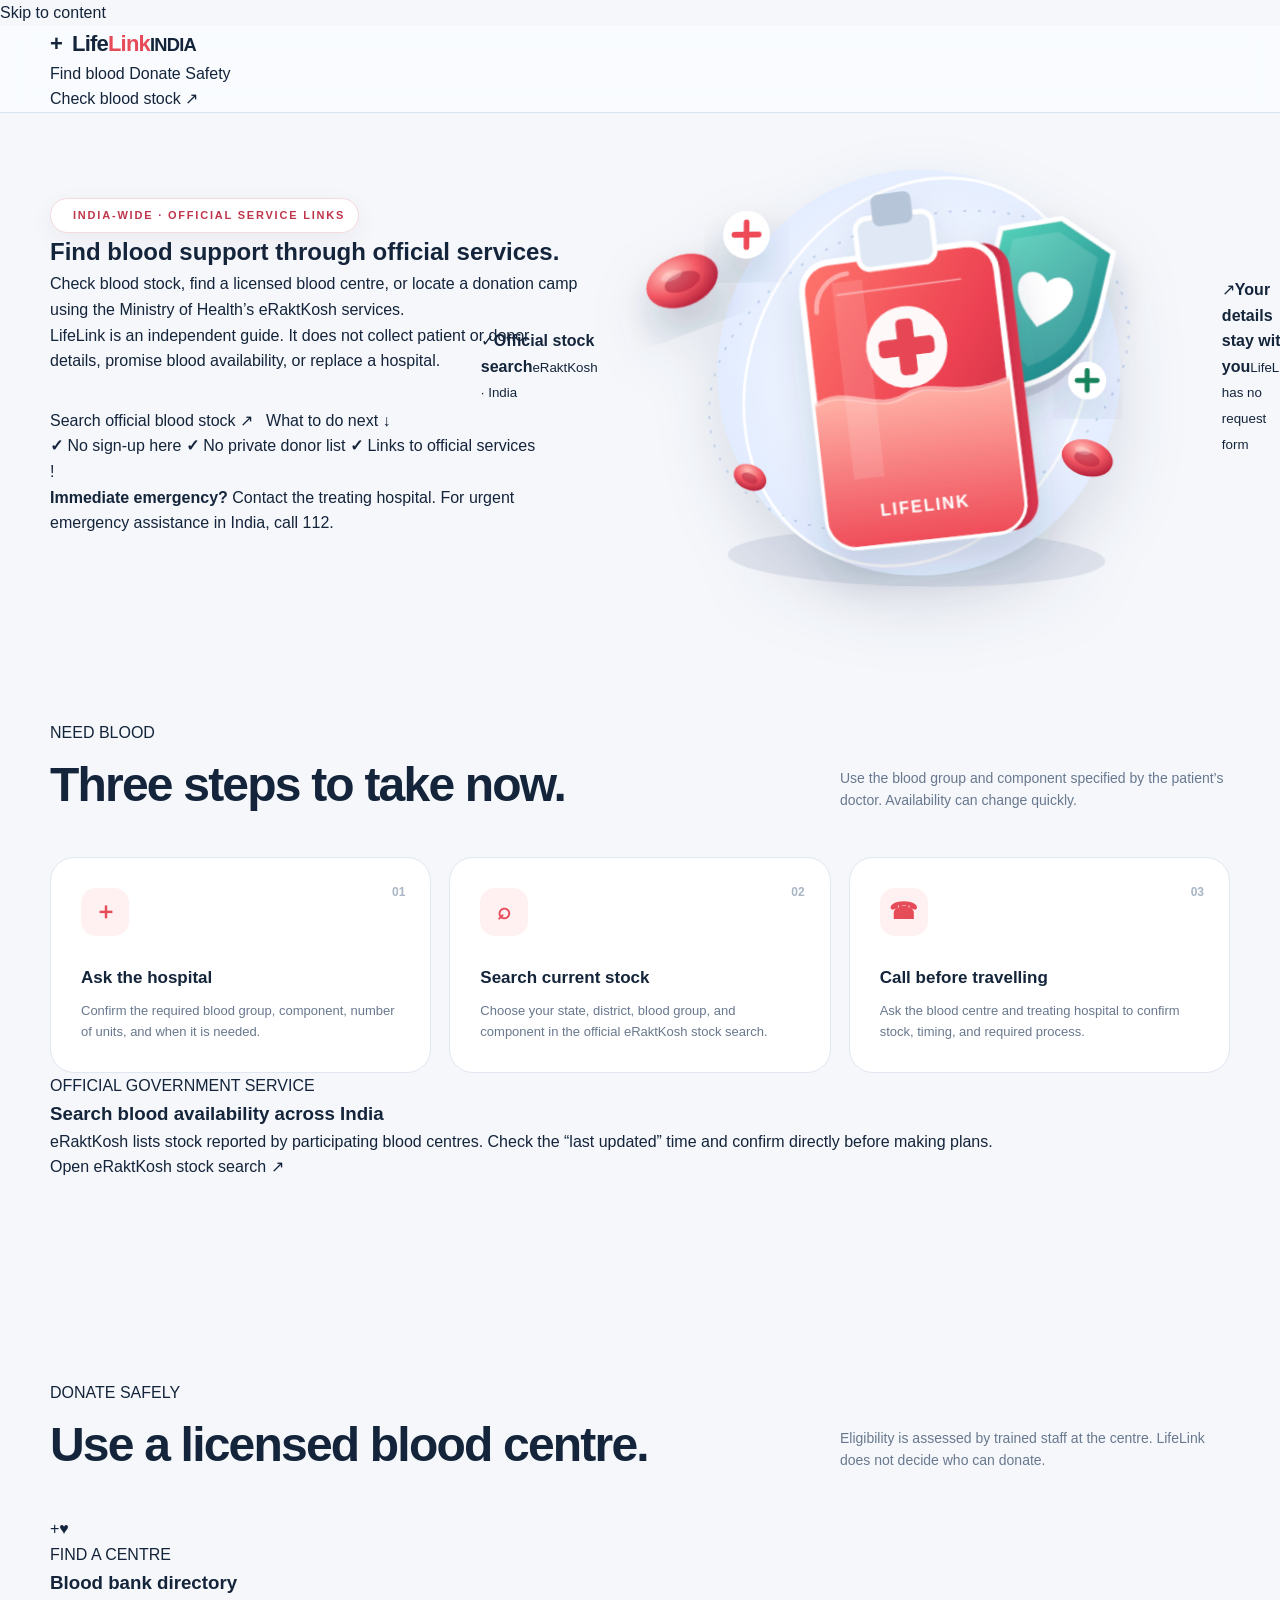
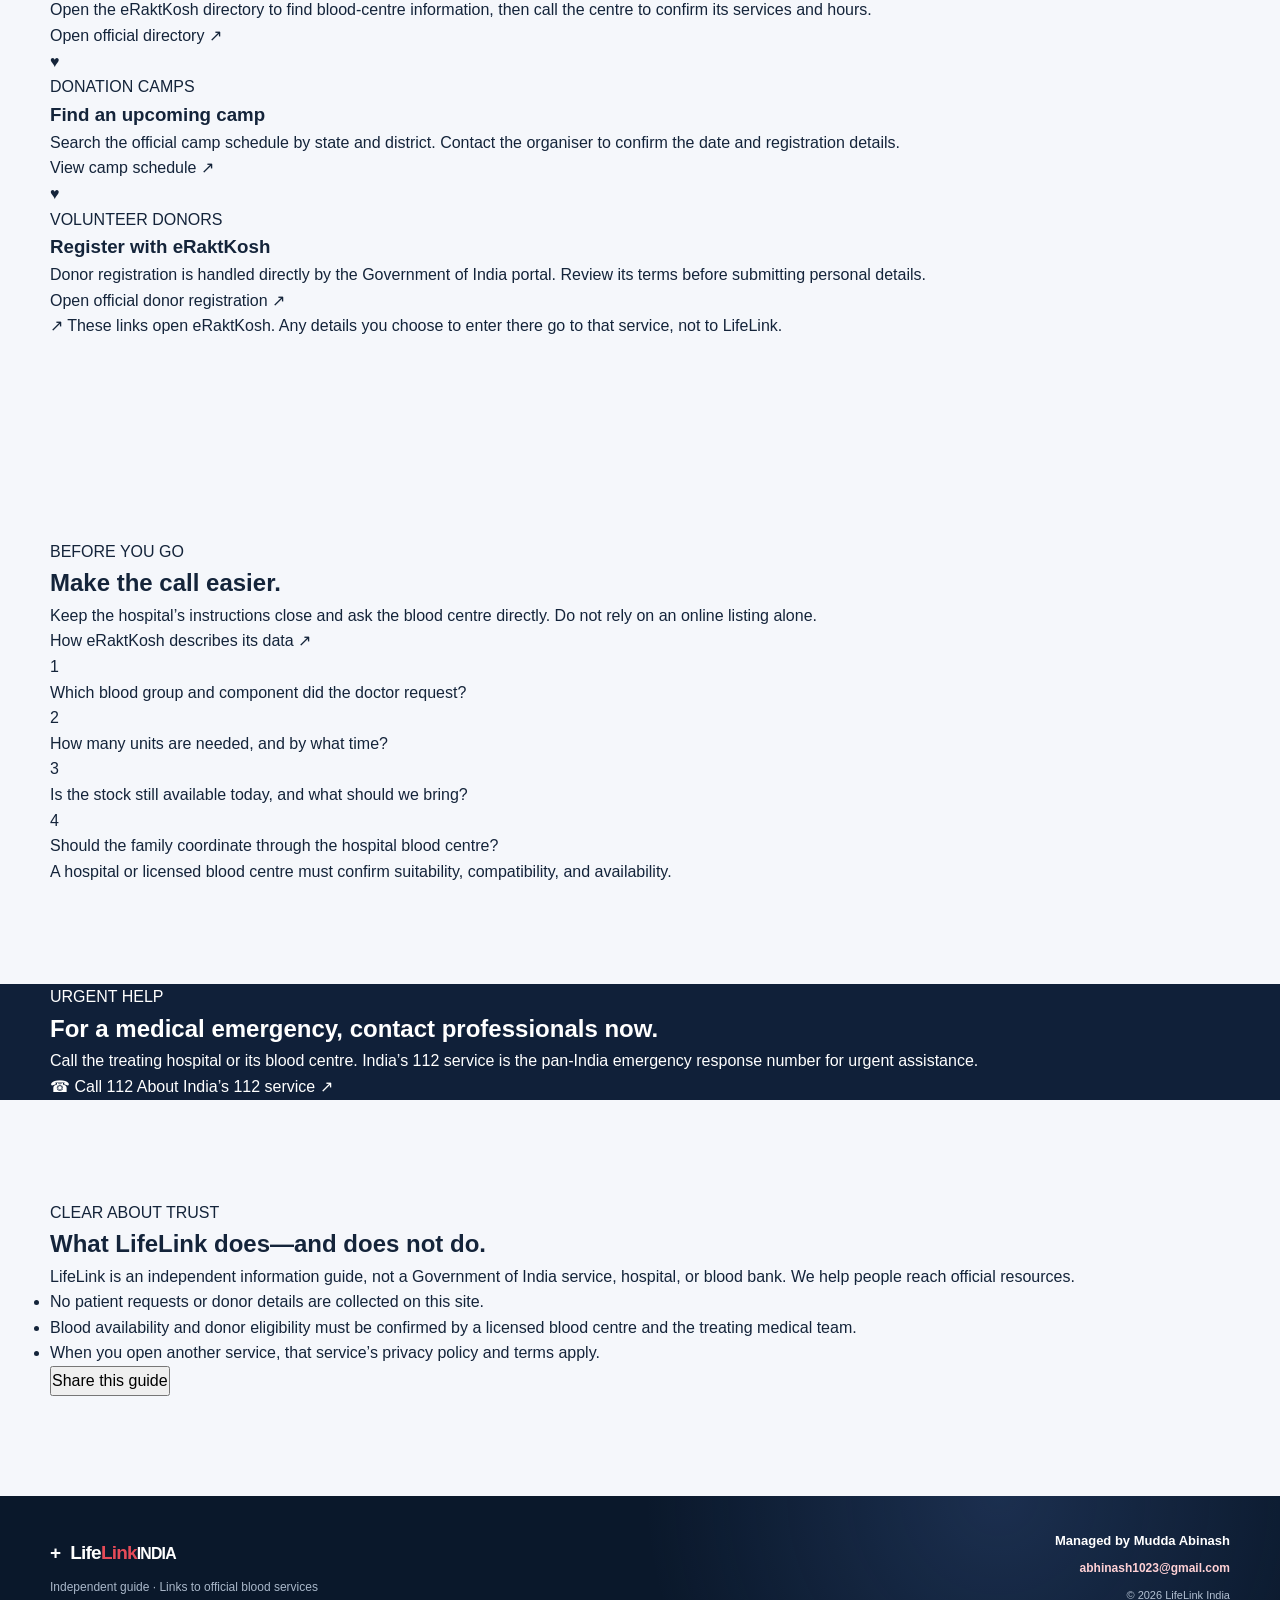
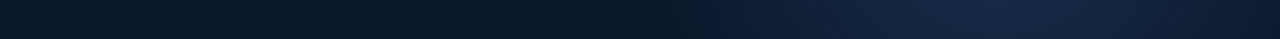
==== commit 89c0c41f: "Replace demo workflow with India-wide official blood-service guide" ====
--- a/index.html
+++ b/index.html
@@ -1,95 +1,61 @@
-<!DOCTYPE html>
-<html lang="en">
+<!doctype html>
+<html lang="en-IN">
 <head>
-    <meta charset="UTF-8" />
-    <meta name="viewport" content="width=device-width, initial-scale=1.0" />
-
-    <title>LifeLink | Blood support, made clearer</title>
-
-    <meta
-        name="description"
-        content="LifeLink is a blood support prototype with local demo requests, donor matching, and a roadmap for more accessible coordination."
-    />
-
-    <link rel="preconnect" href="https://fonts.googleapis.com" />
-    <link rel="preconnect" href="https://fonts.gstatic.com" crossorigin />
-
-    <link
-        href="https://fonts.googleapis.com/css2?family=Inter:wght@400;500;600;700;800&display=swap"
-        rel="stylesheet"
-    />
-
-    <link rel="stylesheet" href="style.css" />
+  <meta charset="utf-8">
+  <meta name="viewport" content="width=device-width, initial-scale=1">
+  <meta name="theme-color" content="#f7f8fc">
+  <meta name="description" content="Find official blood stock, licensed blood centres, donation camps, and donor registration across India.">
+  <meta property="og:title" content="LifeLink India | Blood support through official services">
+  <meta property="og:description" content="A clear guide to official blood availability, blood centres, donation camps, and donor registration in India.">
+  <title>LifeLink India | Official blood support links</title>
+  <link rel="preconnect" href="https://eraktkosh.mohfw.gov.in">
+  <link rel="stylesheet" href="style.css?v=india-2026-10-13">
+  <script src="app.js" defer></script>
 </head>
-
 <body>
-    <header class="site-header">
-        <div class="container nav-container">
-            <a href="#home" class="brand">
-                <span class="brand-icon">+</span>
-                <span>Life<span>Link</span></span>
-            </a>
-
-            <nav class="desktop-nav">
-                <a href="#how-it-works">How It Works</a>
-                <a href="#smart-features">Smart Features</a>
-                <a href="#donor-section">Become a Donor</a>
-                <a href="#future">Future</a>
-                <a href="#about">About</a>
-            </nav>
-
-            <a href="#blood-request" class="nav-button">
-                Need Blood Now
-            </a>
-        </div>
-    </header>
-
-    <main>
-        <section class="hero-section" id="home">
-            <div class="container hero-grid">
-                <div class="hero-content">
-                    <div class="eyebrow">
-                        <span class="status-dot"></span>
-                        Community-powered blood support
-                    </div>
-
-                    <h1>
-                        Find blood.
-                        <span>Save a life.</span>
-                    </h1>
-
-                    <p class="hero-description">
-                        LifeLink is a browser-based demo for creating blood requests and showing
-                        donor matches by blood group and availability. It does not
-                        contact donors, hospitals, or blood banks.
-                    </p>
-
-                    <div class="hero-actions">
-                        <a href="#blood-request" class="primary-button">
-                            Need Blood Now
-                            <span>→</span>
-                        </a>
-
-                        <a href="#donor-section" class="secondary-button">
-                            Become a Donor
-                        </a>
-                    </div>
-
-                    <div class="hero-features">
-                        <span>Blood group matching</span>
-                        <span>Emergency request ID</span>
-                        <span>Browser-based demo</span>
-                    </div>
-
-                    <div class="founder-note">
-                        Managed by
-                        <strong>Mudda Abinash</strong>
-                    </div>
-                </div>
-
-                <div class="hero-visual">
-                    <div class="hero-art-shell">
-                        <svg class="hero-art" viewBox="0 0 640 520" role="img" aria-labelledby="heroArtTitle heroArtDesc">
+  <a class="skip-link" href="#main">Skip to content</a>
+  <header class="site-header">
+    <div class="container nav-wrap">
+      <a class="brand" href="#home" aria-label="LifeLink India home">
+        <span class="brand-mark" aria-hidden="true">+</span>
+        <span>Life<span class="brand-accent">Link</span><small>INDIA</small></span>
+      </a>
+      <nav class="main-nav" aria-label="Main navigation">
+        <a href="#find-blood">Find blood</a>
+        <a href="#donate">Donate</a>
+        <a href="#safety">Safety</a>
+      </nav>
+      <a class="nav-action" href="https://eraktkosh.mohfw.gov.in/BLDAHIMS/bloodbank/stockAvailability.cnt" target="_blank" rel="noopener noreferrer">Check blood stock <span aria-hidden="true">↗</span></a>
+    </div>
+  </header>
+
+  <main id="main">
+    <section class="hero" id="home">
+      <div class="container hero-grid">
+        <div class="hero-copy">
+          <p class="eyebrow"><span class="pulse-dot" aria-hidden="true"></span> INDIA-WIDE · OFFICIAL SERVICE LINKS</p>
+          <h1>Find blood support through <span>official services.</span></h1>
+          <p class="hero-lede">Check blood stock, find a licensed blood centre, or locate a donation camp using the Ministry of Health’s eRaktKosh services.</p>
+          <p class="honest-note">LifeLink is an independent guide. It does not collect patient or donor details, promise blood availability, or replace a hospital.</p>
+          <div class="hero-actions">
+            <a class="button button-primary" href="https://eraktkosh.mohfw.gov.in/BLDAHIMS/bloodbank/stockAvailability.cnt" target="_blank" rel="noopener noreferrer">Search official blood stock <span aria-hidden="true">↗</span></a>
+            <a class="button button-light" href="#find-blood">What to do next <span aria-hidden="true">↓</span></a>
+          </div>
+          <div class="trust-points" aria-label="How LifeLink works">
+            <span><b aria-hidden="true">✓</b> No sign-up here</span>
+            <span><b aria-hidden="true">✓</b> No private donor list</span>
+            <span><b aria-hidden="true">✓</b> Links to official services</span>
+          </div>
+          <div class="urgent-strip">
+            <span class="urgent-icon" aria-hidden="true">!</span>
+            <p><strong>Immediate emergency?</strong> Contact the treating hospital. For urgent emergency assistance in India, call <a href="tel:112">112</a>.</p>
+          </div>
+        </div>
+
+        <div class="hero-visual">
+          <div class="art-backdrop" aria-hidden="true"></div>
+          <div class="art-badge art-badge-stock"><span class="badge-icon">✓</span><span><strong>Official stock search</strong><small>eRaktKosh · India</small></span></div>
+          <svg class="hero-art" viewBox="0 0 640 520" role="img" aria-labelledby="heroArtTitle heroArtDesc">
                             <title id="heroArtTitle">LifeLink blood support illustration</title>
                             <desc id="heroArtDesc">A dimensional blood bag, protective medical shield, and floating blood cells illustrate coordinated community support.</desc>
                             <defs>
@@ -168,577 +134,160 @@
                                 <path d="M19 9v20M9 19h20" stroke="#16835b" stroke-width="5" stroke-linecap="round"/>
                             </g>
                         </svg>
-                    </div>
-                    <div class="hero-float-card hero-float-card--match">
-                        <span class="hero-float-icon">✓</span>
-                        <span><strong>Demo match</strong><small>Blood group + availability</small></span>
-                    </div>
-                    <div class="hero-float-card hero-float-card--privacy">
-                        <span class="hero-float-icon hero-float-icon--soft">⌂</span>
-                        <span><strong>Private by design</strong><small>Saved in this browser</small></span>
-                    </div>
-                    <p class="hero-art-caption">A clearer path from request to local demo match.</p>
-                </div>
+          <div class="art-badge art-badge-privacy"><span class="badge-icon badge-icon-green">↗</span><span><strong>Your details stay with you</strong><small>LifeLink has no request form</small></span></div>
+          <p class="art-caption">A simple route to verified blood-centre services</p>
+        </div>
+      </div>
+    </section>
+
+    <section class="section section-white" id="find-blood">
+      <div class="container">
+        <div class="section-heading">
+          <div>
+            <p class="section-kicker">NEED BLOOD</p>
+            <h2>Three steps to take now.</h2>
+          </div>
+          <p>Use the blood group and component specified by the patient’s doctor. Availability can change quickly.</p>
+        </div>
+        <div class="steps-grid">
+          <article class="step-card">
+            <span class="step-number">01</span>
+            <div class="step-icon step-icon-red" aria-hidden="true">＋</div>
+            <h3>Ask the hospital</h3>
+            <p>Confirm the required blood group, component, number of units, and when it is needed.</p>
+          </article>
+          <article class="step-card">
+            <span class="step-number">02</span>
+            <div class="step-icon step-icon-blue" aria-hidden="true">⌕</div>
+            <h3>Search current stock</h3>
+            <p>Choose your state, district, blood group, and component in the official eRaktKosh stock search.</p>
+          </article>
+          <article class="step-card">
+            <span class="step-number">03</span>
+            <div class="step-icon step-icon-green" aria-hidden="true">☎</div>
+            <h3>Call before travelling</h3>
+            <p>Ask the blood centre and treating hospital to confirm stock, timing, and required process.</p>
+          </article>
+        </div>
+        <div class="action-panel">
+          <div>
+            <p class="section-kicker">OFFICIAL GOVERNMENT SERVICE</p>
+            <h3>Search blood availability across India</h3>
+            <p>eRaktKosh lists stock reported by participating blood centres. Check the “last updated” time and confirm directly before making plans.</p>
+          </div>
+          <a class="button button-primary" href="https://eraktkosh.mohfw.gov.in/BLDAHIMS/bloodbank/stockAvailability.cnt" target="_blank" rel="noopener noreferrer">Open eRaktKosh stock search <span aria-hidden="true">↗</span></a>
+        </div>
+      </div>
+    </section>
+
+    <section class="section section-tint" id="donate">
+      <div class="container">
+        <div class="section-heading">
+          <div>
+            <p class="section-kicker">DONATE SAFELY</p>
+            <h2>Use a licensed blood centre.</h2>
+          </div>
+          <p>Eligibility is assessed by trained staff at the centre. LifeLink does not decide who can donate.</p>
+        </div>
+        <div class="resource-grid">
+          <article class="resource-card resource-card-featured">
+            <div class="resource-visual resource-visual-red" aria-hidden="true">
+              <span class="resource-orb">+</span><span class="resource-cube">♥</span>
             </div>
-        </section>
-
-        <section class="trust-section">
-            <div class="container trust-grid">
-                <div>
-                    <strong>Designed for emergencies</strong>
-                    <span>Simple actions when every second matters.</span>
-                </div>
-
-                <div>
-                    <strong>Built for coordination</strong>
-                    <span>Patients, donors, hospitals, and blood banks.</span>
-                </div>
-
-                <div>
-                    <strong>Privacy-first concept</strong>
-                    <span>Real medical data requires consent and verification.</span>
-                </div>
+            <p class="resource-label">FIND A CENTRE</p>
+            <h3>Blood bank directory</h3>
+            <p>Open the eRaktKosh directory to find blood-centre information, then call the centre to confirm its services and hours.</p>
+            <a class="text-link" href="https://eraktkosh.mohfw.gov.in/BLDAHIMS/bloodbank/transactions/bbpublicindex.html" target="_blank" rel="noopener noreferrer">Open official directory <span aria-hidden="true">↗</span></a>
+          </article>
+          <article class="resource-card">
+            <div class="resource-visual resource-visual-blue" aria-hidden="true">
+              <span class="calendar-page"><b>♥</b><i></i><i></i><i></i></span>
             </div>
-        </section>
-
-        <section class="section" id="how-it-works">
-            <div class="container">
-                <div class="section-heading">
-                    <div>
-                        <p class="section-label">HOW LIFELINK WORKS</p>
-                        <h2>A faster way to ask for help.</h2>
-                    </div>
-
-                    <p>
-                        The platform is designed to reduce confusion during
-                        emergencies by bringing the most important actions
-                        into one place.
-                    </p>
-                </div>
-
-                <div class="steps-grid">
-                    <article class="step-card">
-                        <span class="step-number">01</span>
-                        <div class="step-icon">!</div>
-                        <h3>Create a blood request</h3>
-                        <p>
-                            Enter the required blood group, number of units,
-                            hospital, and emergency contact details.
-                        </p>
-                    </article>
-
-                    <article class="step-card">
-                        <span class="step-number">02</span>
-                        <div class="step-icon">⌕</div>
-                        <h3>Find suitable donors</h3>
-                        <p>
-                            This demo matches exact blood group and donor availability.
-                            It does not use location or response priority.
-                        </p>
-                    </article>
-
-                    <article class="step-card">
-                        <span class="step-number">03</span>
-                        <div class="step-icon">♥</div>
-                        <h3>Coordinate support</h3>
-                        <p>
-                            This prototype does not send notifications or collect donor
-                            responses. Contact a hospital or licensed blood bank
-                            to confirm real availability.
-                        </p>
-                    </article>
-                </div>
+            <p class="resource-label">DONATION CAMPS</p>
+            <h3>Find an upcoming camp</h3>
+            <p>Search the official camp schedule by state and district. Contact the organiser to confirm the date and registration details.</p>
+            <a class="text-link" href="https://eraktkosh.mohfw.gov.in/BLDAHIMS/bloodbank/campSchedule.cnt" target="_blank" rel="noopener noreferrer">View camp schedule <span aria-hidden="true">↗</span></a>
+          </article>
+          <article class="resource-card">
+            <div class="resource-visual resource-visual-green" aria-hidden="true">
+              <span class="heart-shield">♥</span><span class="orbit-dot"></span>
             </div>
-        </section>
-
-        <section class="section soft-section" id="smart-features">
-            <div class="container">
-                <div class="section-heading">
-                    <div>
-                        <p class="section-label">IN THIS DEMO</p>
-                        <h2>A simple starting point.</h2>
-                    </div>
-                    <p>
-                        LifeLink keeps the current experience clear: a local request,
-                        a basic blood-group match, and an activity view you can understand.
-                    </p>
-                </div>
-                <div class="feature-grid">
-                    <article class="feature-card">
-                        <div class="feature-icon">⌁</div>
-                        <h3>Blood group matching</h3>
-                        <p>The demo shows registered donors with the same blood group who are marked available now or today.</p>
-                    </article>
-                    <article class="feature-card">
-                        <div class="feature-icon">＋</div>
-                        <h3>Request ID</h3>
-                        <p>Each local demo request receives an ID so the requester can identify that entry in the browser activity list.</p>
-                    </article>
-                    <article class="feature-card">
-                        <div class="feature-icon">▤</div>
-                        <h3>Activity at a glance</h3>
-                        <p>See request and donor counts, urgency totals, and recent activity saved on this device.</p>
-                    </article>
-                    <article class="feature-card">
-                        <div class="feature-icon">⌂</div>
-                        <h3>Browser-only data</h3>
-                        <p>Demo details stay in local browser storage. The page does not contact donors or medical providers.</p>
-                    </article>
-                </div>
-                <a class="roadmap-link" href="#future">Explore the future roadmap <span aria-hidden="true">↓</span></a>
-            </div>
-        </section>
-
-        <section class="section future-section" id="future">
-            <div class="container">
-                <div class="section-heading">
-                    <div>
-                        <p class="section-label">A PEOPLE-FIRST ROADMAP</p>
-                        <h2>Useful next steps, built with care.</h2>
-                    </div>
-                    <p>
-                        These are future ideas, not live services. Each would need
-                        trusted partners, consent, privacy safeguards, and medical review.
-                    </p>
-                </div>
-                <div class="roadmap-grid">
-                    <article class="roadmap-card">
-                        <div class="roadmap-art roadmap-art--stock">
-                            <svg viewBox="0 0 200 150" role="img" aria-label="Dimensional blood storage bags">
-                                <defs>
-                                    <linearGradient id="stockPack" x1="0" y1="0" x2="1" y2="1"><stop offset="0" stop-color="#ff958b"/><stop offset=".55" stop-color="#ec4b59"/><stop offset="1" stop-color="#ba2b45"/></linearGradient>
-                                    <linearGradient id="stockPack2" x1="0" y1="0" x2="1" y2="1"><stop offset="0" stop-color="#cbdcff"/><stop offset="1" stop-color="#6b86d8"/></linearGradient>
-                                </defs>
-                                <ellipse cx="102" cy="131" rx="70" ry="9" fill="#354665" opacity=".12"/>
-                                <g transform="translate(30 19) rotate(-8 42 55)">
-                                    <path d="M30 4h30v13H30z" fill="#dce5f2"/>
-                                    <path d="M16 18h58a9 9 0 0 1 9 9v75a10 10 0 0 1-10 10H17a10 10 0 0 1-10-10V27a9 9 0 0 1 9-9Z" fill="url(#stockPack)" stroke="#fff" stroke-width="4"/>
-                                    <path d="M9 65c16-8 27 7 40 0s21 6 34-1v38a10 10 0 0 1-10 10H17a10 10 0 0 1-10-10Z" fill="#fca9a0" opacity=".8"/>
-                                    <path d="M43 40v25M31 52h24" stroke="#fff" stroke-width="7" stroke-linecap="round"/>
-                                    <path d="M17 29h12v22H17z" fill="#fff" opacity=".22"/>
-                                </g>
-                                <g transform="translate(100 34) rotate(9 38 45)">
-                                    <path d="M29 2h27v12H29z" fill="#dce5f2"/>
-                                    <path d="M13 15h60a9 9 0 0 1 9 9v66a10 10 0 0 1-10 10H14A10 10 0 0 1 4 90V24a9 9 0 0 1 9-9Z" fill="url(#stockPack2)" stroke="#fff" stroke-width="4"/>
-                                    <path d="M8 61c14-7 26 6 39 0 11-6 23 5 36-2v31a10 10 0 0 1-10 10H14A10 10 0 0 1 4 90V61Z" fill="#8ea8ed"/>
-                                    <circle cx="43" cy="42" r="13" fill="#fff" opacity=".95"/>
-                                    <path d="M43 34v16M35 42h16" stroke="#5f7ed6" stroke-width="4" stroke-linecap="round"/>
-                                </g>
-                            </svg>
-                        </div>
-                        <span class="roadmap-pill">Planned with blood-bank partners</span>
-                        <h3>Current stock, clearly dated</h3>
-                        <p>Show partner-confirmed availability with a “last updated” time, then help hospitals coordinate stock before usable units expire.</p>
-                    </article>
-                    <article class="roadmap-card">
-                        <div class="roadmap-art roadmap-art--access">
-                            <svg viewBox="0 0 200 150" role="img" aria-label="Dimensional phone with language and access controls">
-                                <defs>
-                                    <linearGradient id="phoneBody" x1="0" y1="0" x2="1" y2="1"><stop offset="0" stop-color="#243956"/><stop offset="1" stop-color="#0d1d34"/></linearGradient>
-                                    <linearGradient id="phoneScreen" x1="0" y1="0" x2="0" y2="1"><stop offset="0" stop-color="#fff"/><stop offset="1" stop-color="#eaf1fb"/></linearGradient>
-                                </defs>
-                                <ellipse cx="103" cy="132" rx="54" ry="8" fill="#354665" opacity=".14"/>
-                                <g transform="translate(69 9) rotate(8 34 63)">
-                                    <rect x="1" y="0" width="70" height="125" rx="18" fill="#a8bbd8" opacity=".65"/>
-                                    <rect x="0" y="0" width="66" height="121" rx="17" fill="url(#phoneBody)" stroke="#fff" stroke-width="4"/>
-                                    <rect x="6" y="13" width="54" height="93" rx="10" fill="url(#phoneScreen)"/>
-                                    <rect x="22" y="5" width="21" height="3" rx="2" fill="#9fb1c8"/>
-                                    <circle cx="33" cy="113" r="4" fill="#b7c7dc"/>
-                                    <circle cx="33" cy="39" r="18" fill="#fde4e0"/>
-                                    <text x="33" y="45" text-anchor="middle" fill="#dc4a57" font-size="18" font-family="Arial,sans-serif" font-weight="700">Aa</text>
-                                    <rect x="15" y="67" width="37" height="6" rx="3" fill="#b4c3d8"/>
-                                    <rect x="15" y="80" width="28" height="6" rx="3" fill="#d0d9e6"/>
-                                </g>
-                                <g transform="translate(124 37)">
-                                    <rect x="0" y="0" width="58" height="34" rx="14" fill="#fff" filter="drop-shadow(0 8px 8px #92a4bd55)"/>
-                                    <path d="M14 17h30M29 8v18" stroke="#36a995" stroke-width="4" stroke-linecap="round"/>
-                                </g>
-                                <circle cx="47" cy="47" r="16" fill="#fff" filter="drop-shadow(0 8px 8px #92a4bd55)"/>
-                                <path d="M41 47h12M47 41v12" stroke="#ed4b59" stroke-width="3.5" stroke-linecap="round"/>
-                            </svg>
-                        </div>
-                        <span class="roadmap-pill">Designed for low connectivity</span>
-                        <h3>Language and low-network access</h3>
-                        <p>Offer simple local-language guidance and low-data or SMS updates, with a clear opt-in before any message is sent.</p>
-                    </article>
-                    <article class="roadmap-card">
-                        <div class="roadmap-art roadmap-art--care">
-                            <svg viewBox="0 0 200 150" role="img" aria-label="Dimensional shield with heart and checkmark">
-                                <defs>
-                                    <linearGradient id="careShield" x1="0" y1="0" x2="1" y2="1"><stop offset="0" stop-color="#59d8bd"/><stop offset="1" stop-color="#16848b"/></linearGradient>
-                                    <linearGradient id="careHeart" x1="0" y1="0" x2="1" y2="1"><stop offset="0" stop-color="#ff8279"/><stop offset="1" stop-color="#dc3b51"/></linearGradient>
-                                </defs>
-                                <ellipse cx="101" cy="133" rx="46" ry="8" fill="#354665" opacity=".14"/>
-                                <circle cx="101" cy="73" r="56" fill="#fff" opacity=".6"/>
-                                <path d="M100 22 143 39v36c0 32-18 52-43 65-25-13-43-33-43-65V39l43-17Z" fill="#095c69" opacity=".18" transform="translate(4 8)"/>
-                                <path d="M100 16 143 33v36c0 32-18 52-43 65-25-13-43-33-43-65V33l43-17Z" fill="url(#careShield)" stroke="#fff" stroke-width="5"/>
-                                <path d="M100 89c-4-4-25-18-25-34 0-13 16-19 25-6 9-13 25-7 25 6 0 16-21 30-25 34Z" fill="url(#careHeart)"/>
-                                <path d="m82 103 12 12 25-28" fill="none" stroke="#fff" stroke-width="6" stroke-linecap="round" stroke-linejoin="round"/>
-                                <circle cx="153" cy="34" r="11" fill="#fff"/>
-                                <path d="m149 34 3 3 6-7" fill="none" stroke="#2a9c88" stroke-width="3" stroke-linecap="round" stroke-linejoin="round"/>
-                            </svg>
-                        </div>
-                        <span class="roadmap-pill">Reviewed by qualified professionals</span>
-                        <h3>Donor care, not guesswork</h3>
-                        <p>Offer optional donation reminders and clear referral guidance. Eligibility decisions stay with licensed staff; the app should never diagnose or approve donation.</p>
-                    </article>
-                </div>
-            </div>
-        </section>
-
-        <section class="section" id="blood-request">
-            <div class="container form-layout">
-                <div class="form-introduction">
-                    <p class="section-label">EMERGENCY BLOOD REQUEST</p>
-
-                    <h2>Request blood in a few simple steps.</h2>
-
-                    <p>
-                        Use this demo form to create an emergency request.
-                        The request will be saved inside your browser and
-                        assigned a unique request ID.
-                    </p>
-
-                    <div class="info-box">
-                        <strong>Important:</strong>
-                        This is a demonstration platform. Real blood
-                        availability must be confirmed by a hospital or
-                        licensed blood bank.
-                    </div>
-
-                    <div class="request-example">
-                        <span class="example-icon">+</span>
-                        <div>
-                            <strong>Example request</strong>
-                            <p>
-                                O+ blood required for an emergency patient.
-                                Two units needed at a verified hospital.
-                            </p>
-                        </div>
-                    </div>
-                </div>
-
-                <form class="main-form" id="bloodRequestForm">
-                    <div class="form-header">
-                        <div>
-                            <span class="form-label">NEW REQUEST</span>
-                            <h3>Need Blood Now</h3>
-                        </div>
-
-                        <span class="form-badge">Demo mode</span>
-                    </div>
-
-                    <div class="form-row">
-                        <div class="form-group">
-                            <label for="patientName">Patient name</label>
-                            <input
-                                type="text"
-                                id="patientName"
-                                placeholder="Enter patient name"
-                                required
-                            />
-                        </div>
-
-                        <div class="form-group">
-                            <label for="bloodGroup">Blood group</label>
-                            <select id="bloodGroup" required>
-                                <option value="">Select group</option>
-                                <option value="A+">A+</option>
-                                <option value="A-">A-</option>
-                                <option value="B+">B+</option>
-                                <option value="B-">B-</option>
-                                <option value="AB+">AB+</option>
-                                <option value="AB-">AB-</option>
-                                <option value="O+">O+</option>
-                                <option value="O-">O-</option>
-                            </select>
-                        </div>
-                    </div>
-
-                    <div class="form-row">
-                        <div class="form-group">
-                            <label for="units">Required units</label>
-                            <input
-                                type="number"
-                                id="units"
-                                min="1"
-                                max="20"
-                                placeholder="Example: 2"
-                                required
-                            />
-                        </div>
-
-                        <div class="form-group">
-                            <label for="urgency">Urgency level</label>
-                            <select id="urgency" required>
-                                <option value="">Select urgency</option>
-                                <option value="Critical">Critical</option>
-                                <option value="High">High</option>
-                                <option value="Normal">Normal</option>
-                            </select>
-                        </div>
-                    </div>
-
-                    <div class="form-group">
-                        <label for="hospitalName">Hospital name</label>
-                        <input
-                            type="text"
-                            id="hospitalName"
-                            placeholder="Enter hospital name"
-                            required
-                        />
-                    </div>
-
-                    <div class="form-row">
-                        <div class="form-group">
-                            <label for="city">City</label>
-                            <input
-                                type="text"
-                                id="city"
-                                placeholder="Enter city"
-                                required
-                            />
-                        </div>
-
-                        <div class="form-group">
-                            <label for="contactNumber">Emergency contact</label>
-                            <input
-                                type="tel"
-                                id="contactNumber"
-                                placeholder="Enter phone number"
-                                required
-                            />
-                        </div>
-                    </div>
-
-                    <div class="form-group">
-                        <label for="requestNote">Additional information</label>
-                        <textarea
-                            id="requestNote"
-                            rows="3"
-                            placeholder="Add any useful emergency details"
-                        ></textarea>
-                    </div>
-
-                    <label class="checkbox-label">
-                        <input type="checkbox" id="requestConsent" required />
-                        <span>
-                            I understand that this is a demo request and real
-                            medical information should only be shared with
-                            authorized professionals.
-                        </span>
-                    </label>
-
-                    <button type="submit" class="primary-button full-button">
-                        Create Emergency Request
-                        <span>→</span>
-                    </button>
-
-                    <div id="requestResult" class="result-box hidden"></div>
-                </form>
-            </div>
-        </section>
-
-        <section class="section soft-section" id="donor-section">
-            <div class="container form-layout reverse-layout">
-                <div class="form-introduction">
-                    <p class="section-label">BECOME A DONOR</p>
-
-                    <h2>Your availability could help someone survive.</h2>
-
-                    <p>
-                        Register as a donor in this demo. Your details will
-                        be stored locally in the browser and used to show
-                        how donor matching can work.
-                    </p>
-
-                    <div class="donor-points">
-                        <div>
-                            <span>✓</span>
-                            <p>Choose your blood group</p>
-                        </div>
-
-                        <div>
-                            <span>✓</span>
-                            <p>Set your current availability</p>
-                        </div>
-
-                        <div>
-                            <span>✓</span>
-                            <p>See demo matches by blood group and availability</p>
-                        </div>
-                    </div>
-                </div>
-
-                <form class="main-form" id="donorForm">
-                    <div class="form-header">
-                        <div>
-                            <span class="form-label">DONOR REGISTRATION</span>
-                            <h3>Become a Donor</h3>
-                        </div>
-
-                        <span class="form-badge">Demo mode</span>
-                    </div>
-
-                    <div class="form-group">
-                        <label for="donorName">Full name</label>
-                        <input
-                            type="text"
-                            id="donorName"
-                            placeholder="Enter your name"
-                            required
-                        />
-                    </div>
-
-                    <div class="form-row">
-                        <div class="form-group">
-                            <label for="donorBloodGroup">Blood group</label>
-                            <select id="donorBloodGroup" required>
-                                <option value="">Select group</option>
-                                <option value="A+">A+</option>
-                                <option value="A-">A-</option>
-                                <option value="B+">B+</option>
-                                <option value="B-">B-</option>
-                                <option value="AB+">AB+</option>
-                                <option value="AB-">AB-</option>
-                                <option value="O+">O+</option>
-                                <option value="O-">O-</option>
-                            </select>
-                        </div>
-
-                        <div class="form-group">
-                            <label for="donorCity">City</label>
-                            <input
-                                type="text"
-                                id="donorCity"
-                                placeholder="Enter your city"
-                                required
-                            />
-                        </div>
-                    </div>
-
-                    <div class="form-row">
-                        <div class="form-group">
-                            <label for="donorPhone">Phone number</label>
-                            <input
-                                type="tel"
-                                id="donorPhone"
-                                placeholder="Enter your phone number"
-                                required
-                            />
-                        </div>
-
-                        <div class="form-group">
-                            <label for="donorAvailability">Availability</label>
-                            <select id="donorAvailability" required>
-                                <option value="">Select availability</option>
-                                <option value="Available now">Available now</option>
-                                <option value="Available today">Available today</option>
-                                <option value="Unavailable">Unavailable</option>
-                            </select>
-                        </div>
-                    </div>
-
-                    <label class="checkbox-label">
-                        <input type="checkbox" id="donorConsent" required />
-                        <span>
-                            I understand this is a demo. My details will stay
-                            in this browser and will not be sent to donors,
-                            hospitals, or blood banks.
-                        </span>
-                    </label>
-
-                    <button type="submit" class="primary-button full-button">
-                        Register as a Donor
-                        <span>→</span>
-                    </button>
-
-                    <div id="donorResult" class="result-box hidden" aria-live="polite"></div>
-                </form>
-            </div>
-        </section>
-
-        <section class="section" id="dashboard">
-            <div class="container">
-                <div class="section-heading">
-                    <div>
-                        <p class="section-label">LOCAL DEMO DASHBOARD</p>
-                        <h2>Activity in this browser.</h2>
-                    </div>
-                    <p>
-                        These counts and entries come from demo data saved in
-                        this browser only. They do not represent live requests
-                        or confirmed blood availability.
-                    </p>
-                </div>
-
-                <div class="dashboard-stats">
-                    <div class="dashboard-stat">
-                        <span>Total requests</span>
-                        <strong id="totalRequests">0</strong>
-                    </div>
-                    <div class="dashboard-stat">
-                        <span>Registered donors</span>
-                        <strong id="totalDonors">0</strong>
-                    </div>
-                    <div class="dashboard-stat">
-                        <span>Critical requests</span>
-                        <strong id="criticalRequests">0</strong>
-                    </div>
-                    <div class="dashboard-stat">
-                        <span>Available demo donors</span>
-                        <strong id="availableDonors">0</strong>
-                    </div>
-                </div>
-
-                <div class="dashboard-panel">
-                    <div class="panel-heading">
-                        <div>
-                            <p class="section-label">RECENT ACTIVITY</p>
-                            <h3>Requests and registrations</h3>
-                        </div>
-                        <button type="button" class="small-button" id="clearDemoData">
-                            Clear demo data
-                        </button>
-                    </div>
-
-                    <div class="activity-list" id="activityList" aria-live="polite"></div>
-                </div>
-            </div>
-        </section>
-
-        <section class="section soft-section" id="about">
-            <div class="container form-introduction">
-                <p class="section-label">ABOUT THIS PROJECT</p>
-                <h2>A prototype for emergency coordination.</h2>
-                <p>
-                    LifeLink is currently a front-end demonstration. Requests
-                    and donor registrations are stored in this browser only.
-                    The project does not verify hospitals or donors, send
-                    notifications, or guarantee blood availability. For an
-                    actual emergency, contact a hospital or licensed blood bank.
-                </p>
-            </div>
-        </section>
-    </main>
-
-    <footer class="site-footer">
-        <div class="container footer-content">
-            <div>
-                <a href="#home" class="brand footer-brand">
-                    <span class="brand-icon">+</span>
-                    <span>Life<span>Link</span></span>
-                </a>
-                <p>Find blood. Save a life.</p>
-            </div>
-            <div class="footer-right">
-                <strong>Managed by Mudda Abinash</strong>
-                <a href="mailto:abhinash1023@gmail.com" aria-label="Email Mudda Abinash">abhinash1023@gmail.com</a>
-                <span>Demonstration prototype · © <span id="currentYear"></span> LifeLink</span>
-            </div>
-        </div>
-    </footer>
-
-    <script src="app.js"></script>
+            <p class="resource-label">VOLUNTEER DONORS</p>
+            <h3>Register with eRaktKosh</h3>
+            <p>Donor registration is handled directly by the Government of India portal. Review its terms before submitting personal details.</p>
+            <a class="text-link" href="https://eraktkosh.mohfw.gov.in/BLDAHIMS/bloodbank/onlineDonationRequest.cnt" target="_blank" rel="noopener noreferrer">Open official donor registration <span aria-hidden="true">↗</span></a>
+          </article>
+        </div>
+        <p class="external-note"><span aria-hidden="true">↗</span> These links open eRaktKosh. Any details you choose to enter there go to that service, not to LifeLink.</p>
+      </div>
+    </section>
+
+    <section class="section section-white" id="prepare">
+      <div class="container prepare-grid">
+        <div>
+          <p class="section-kicker">BEFORE YOU GO</p>
+          <h2>Make the call easier.</h2>
+          <p class="prepare-lede">Keep the hospital’s instructions close and ask the blood centre directly. Do not rely on an online listing alone.</p>
+          <a class="button button-light" href="https://eraktkosh.mohfw.gov.in/BLDAHIMS/bloodbank/termsAndConditions.cnt" target="_blank" rel="noopener noreferrer">How eRaktKosh describes its data <span aria-hidden="true">↗</span></a>
+        </div>
+        <div class="call-checklist">
+          <div><span>1</span><p>Which blood group and component did the doctor request?</p></div>
+          <div><span>2</span><p>How many units are needed, and by what time?</p></div>
+          <div><span>3</span><p>Is the stock still available today, and what should we bring?</p></div>
+          <div><span>4</span><p>Should the family coordinate through the hospital blood centre?</p></div>
+          <p class="checklist-footnote">A hospital or licensed blood centre must confirm suitability, compatibility, and availability.</p>
+        </div>
+      </div>
+    </section>
+
+    <section class="emergency-section">
+      <div class="container emergency-inner">
+        <div>
+          <p class="section-kicker section-kicker-light">URGENT HELP</p>
+          <h2>For a medical emergency, contact professionals now.</h2>
+          <p>Call the treating hospital or its blood centre. India’s 112 service is the pan-India emergency response number for urgent assistance.</p>
+        </div>
+        <div class="emergency-actions">
+          <a class="button button-emergency" href="tel:112"><span aria-hidden="true">☎</span> Call 112</a>
+          <a class="emergency-link" href="https://112.gov.in/" target="_blank" rel="noopener noreferrer">About India’s 112 service <span aria-hidden="true">↗</span></a>
+        </div>
+      </div>
+    </section>
+
+    <section class="section section-tint" id="safety">
+      <div class="container safety-grid">
+        <div>
+          <p class="section-kicker">CLEAR ABOUT TRUST</p>
+          <h2>What LifeLink does—and does not do.</h2>
+        </div>
+        <div class="safety-copy">
+          <p>LifeLink is an independent information guide, not a Government of India service, hospital, or blood bank. We help people reach official resources.</p>
+          <ul>
+            <li>No patient requests or donor details are collected on this site.</li>
+            <li>Blood availability and donor eligibility must be confirmed by a licensed blood centre and the treating medical team.</li>
+            <li>When you open another service, that service’s privacy policy and terms apply.</li>
+          </ul>
+          <div class="share-row">
+            <button class="button button-light" type="button" id="shareLifeLink">Share this guide</button>
+            <span id="shareStatus" class="share-status" aria-live="polite"></span>
+          </div>
+        </div>
+      </div>
+    </section>
+  </main>
+
+  <footer class="site-footer">
+    <div class="container footer-content">
+      <div>
+        <a class="brand footer-brand" href="#home"><span class="brand-mark" aria-hidden="true">+</span><span>Life<span class="brand-accent">Link</span><small>INDIA</small></span></a>
+        <p>Independent guide · Links to official blood services</p>
+      </div>
+      <div class="footer-right">
+        <strong>Managed by Mudda Abinash</strong>
+        <a href="mailto:abhinash1023@gmail.com">abhinash1023@gmail.com</a>
+        <span>© <span id="currentYear"></span> LifeLink India</span>
+      </div>
+    </div>
+  </footer>
 </body>
 </html>
--- a/style.css
+++ b/style.css
@@ -1147,3 +1147,168 @@
         align-items: flex-start;
     }
 }
+
+
+/* LifeLink visual refresh */
+:root {
+    --background: #f5f7fb;
+    --surface: #ffffff;
+    --surface-soft: #eef3f9;
+    --text: #14243a;
+    --muted: #68788e;
+    --border: #e0e7f0;
+    --primary: #e64b58;
+    --primary-dark: #c8374b;
+    --navy: #102039;
+    --blue: #456be0;
+    --success: #16866f;
+    --shadow: 0 22px 58px rgba(20, 36, 58, 0.11);
+    --radius: 24px;
+}
+html { scroll-padding-top: 92px; }
+body { background: var(--background); color: var(--text); font-family: "Inter", sans-serif; }
+.site-header { background: rgba(250, 252, 255, 0.88); border-bottom-color: rgba(214, 224, 237, 0.9); }
+.desktop-nav { gap: 22px; }
+.desktop-nav a { color: #586a80; font-size: 13px; }
+.desktop-nav a:hover, .footer-right a:hover { color: var(--primary); }
+.hero-section {
+    position: relative;
+    padding: 84px 0 74px;
+    background:
+        radial-gradient(circle at 78% 42%, rgba(89, 127, 207, 0.14), transparent 31%),
+        radial-gradient(circle at 12% 7%, rgba(230, 75, 88, 0.09), transparent 28%),
+        linear-gradient(180deg, #fbfcff 0%, #f2f6fc 100%);
+}
+.hero-grid { grid-template-columns: 0.92fr 1.08fr; gap: 24px; }
+.eyebrow { color: #bf354b; background: #fff; border-color: #f4d9de; box-shadow: 0 7px 24px rgba(86, 42, 60, 0.06); }
+.hero-content h1 { font-size: clamp(50px, 5.8vw, 74px); letter-spacing: -4.2px; }
+.hero-description { color: #5e6f84; font-size: 16px; max-width: 500px; }
+.primary-button, .nav-button { box-shadow: 0 11px 24px rgba(205, 55, 73, 0.22); }
+.secondary-button { box-shadow: 0 9px 24px rgba(29, 52, 81, 0.06); }
+.hero-features span { border-color: #e3e9f2; border-radius: 999px; padding: 8px 12px; }
+.founder-note { color: #68788e; }
+.hero-visual { min-height: 500px; perspective: 1300px; }
+.hero-art-shell { position: relative; width: min(100%, 600px); margin: auto; transform-style: preserve-3d; animation: hero-float 7s ease-in-out infinite; }
+.hero-art { display: block; width: 100%; overflow: visible; transform: rotateY(-7deg) rotateX(2deg); filter: drop-shadow(0 28px 32px rgba(24, 42, 69, 0.13)); }
+.hero-float-card {
+    position: absolute; z-index: 2; display: flex; align-items: center; gap: 11px;
+    padding: 13px 16px; border: 1px solid rgba(255,255,255,.9); border-radius: 17px;
+    background: rgba(255,255,255,.92); box-shadow: 0 18px 42px rgba(27,47,75,.15);
+    backdrop-filter: blur(12px); animation: card-float 6s ease-in-out infinite;
+}
+.hero-float-card > span:last-child { display: grid; gap: 2px; }
+.hero-float-card strong { color: #20334c; font-size: 12px; }
+.hero-float-card small { color: #718097; font-size: 10px; }
+.hero-float-icon {
+    width: 35px; height: 35px; display: grid; place-items: center; border-radius: 12px;
+    color: #fff; background: linear-gradient(145deg,#f57779,#d73a50);
+    box-shadow: 0 7px 14px rgba(216,57,76,.27); font-weight: 800;
+}
+.hero-float-icon--soft { color: #16866f; background: linear-gradient(145deg,#e5fbf4,#b7eee0); box-shadow: 0 7px 14px rgba(22,134,111,.15); }
+.hero-float-card--match { top: 48px; left: 0; }
+.hero-float-card--privacy { right: 0; bottom: 72px; animation-delay: -2s; }
+.hero-art-caption {
+    position: absolute; bottom: 14px; left: 50%; width: max-content; max-width: 90%;
+    padding: 8px 13px; transform: translateX(-50%); border: 1px solid rgba(220,229,241,.85);
+    border-radius: 999px; background: rgba(255,255,255,.74); color: #63748a;
+    font-size: 11px; text-align: center;
+}
+@keyframes hero-float { 0%,100% { transform: translateY(0); } 50% { transform: translateY(-8px); } }
+@keyframes card-float { 0%,100% { transform: translateY(0) rotate(-1deg); } 50% { transform: translateY(-7px) rotate(1deg); } }
+.trust-grid { gap: 16px; }
+.trust-grid > div { padding: 12px 16px; border-right: 1px solid var(--border); }
+.trust-grid > div:last-child { border-right: 0; }
+.section-heading h2, .form-introduction h2 { color: #14243a; }
+.feature-grid { grid-template-columns: repeat(4, minmax(0,1fr)); gap: 16px; }
+.feature-card {
+    min-height: 245px; border-color: #e2e8f1; border-radius: 22px;
+    box-shadow: 0 10px 28px rgba(24,43,69,.045);
+    transition: transform .22s ease, box-shadow .22s ease, border-color .22s ease;
+}
+.feature-card:hover { transform: translateY(-5px); border-color: #f1b4bb; box-shadow: 0 20px 38px rgba(24,43,69,.09); }
+.feature-icon {
+    color: #fff; background: linear-gradient(145deg,#fa8381 0%,#e64b58 58%,#bd344a 100%);
+    border: 1px solid rgba(255,255,255,.66);
+    box-shadow: 0 9px 0 #c8394c, 0 14px 22px rgba(199,55,75,.2), inset 0 2px 4px rgba(255,255,255,.5);
+    transform: perspective(500px) rotateX(8deg) rotateY(-8deg);
+}
+.feature-card h3 { color: #1d3048; }
+.feature-card p { color: #6c7b8f; line-height: 1.7; }
+.roadmap-link { display: inline-flex; align-items: center; gap: 8px; margin-top: 28px; color: #ba3449; font-size: 13px; font-weight: 800; }
+.roadmap-link span { display: grid; width: 25px; height: 25px; place-items: center; border-radius: 50%; background: #ffe8e9; }
+.future-section {
+    position: relative; overflow: hidden;
+    background: radial-gradient(circle at 9% 2%, rgba(87,122,197,.1), transparent 28%), #f7f9fc;
+}
+.roadmap-grid { display: grid; grid-template-columns: repeat(3,minmax(0,1fr)); gap: 18px; }
+.roadmap-card {
+    padding: 18px; border: 1px solid #e1e8f1; border-radius: 24px; background: #fff;
+    box-shadow: 0 13px 34px rgba(19,39,67,.065);
+    transition: transform .22s ease, box-shadow .22s ease;
+}
+.roadmap-card:hover { transform: translateY(-6px); box-shadow: 0 23px 46px rgba(19,39,67,.12); }
+.roadmap-art { display: grid; min-height: 164px; margin-bottom: 19px; place-items: center; overflow: hidden; border-radius: 19px; perspective: 800px; }
+.roadmap-art svg { display: block; width: min(100%,220px); height: 156px; overflow: visible; transform: rotateY(-6deg); transition: transform .3s ease; }
+.roadmap-card:hover .roadmap-art svg { transform: rotateY(5deg) translateY(-3px); }
+.roadmap-art--stock { background: radial-gradient(circle at 55% 55%,#fff 0,#fff5f3 55%,#ffe8e6 100%); }
+.roadmap-art--access { background: radial-gradient(circle at 45% 45%,#fff 0,#eff5ff 55%,#e2ebff 100%); }
+.roadmap-art--care { background: radial-gradient(circle at 45% 45%,#fff 0,#edfbf7 55%,#def6ef 100%); }
+.roadmap-pill {
+    display: inline-flex; align-items: center; min-height: 25px; padding: 5px 9px; border-radius: 999px;
+    background: #eef3fa; color: #53677f; font-size: 9px; font-weight: 800;
+    letter-spacing: .35px; text-transform: uppercase;
+}
+.roadmap-card h3 { margin: 14px 0 8px; color: #1d3048; font-size: 17px; line-height: 1.3; }
+.roadmap-card p { color: #6b7a8d; font-size: 12px; line-height: 1.75; }
+.main-form, .dashboard-panel, .dashboard-stat { border-color: #e0e7f0; box-shadow: 0 15px 38px rgba(23,43,69,.06); }
+.form-group input, .form-group select, .form-group textarea { background: #fbfcfe; border-color: #dde6f0; }
+.result-box { border-radius: 15px; }
+.site-footer {
+    background: radial-gradient(circle at 78% 0%,rgba(76,113,182,.26),transparent 35%), #0a182b;
+}
+.footer-right { align-items: flex-end; gap: 8px; color: #b2c0d2; }
+.footer-right strong { color: #fff; font-size: 13px; }
+.footer-right a { color: #ffd1d5; font-size: 12px; font-weight: 700; }
+.footer-content p { color: #a9b7c9; }
+
+@media (max-width: 1080px) {
+    .desktop-nav { gap: 14px; }
+    .desktop-nav a { font-size: 12px; }
+    .feature-grid { grid-template-columns: repeat(2,minmax(0,1fr)); }
+}
+@media (max-width: 1000px) {
+    .hero-grid { grid-template-columns: 1fr; gap: 24px; }
+    .hero-content { max-width: 760px; }
+    .hero-visual { width: min(100%,690px); min-height: 485px; margin: 0 auto; }
+    .trust-grid > div { border-right: 0; border-bottom: 1px solid var(--border); }
+    .trust-grid > div:last-child { border-bottom: 0; }
+}
+@media (max-width: 760px) {
+    .hero-section { padding: 58px 0 50px; }
+    .hero-content h1 { font-size: clamp(46px,13vw,60px); letter-spacing: -2.6px; }
+    .hero-description { font-size: 14px; }
+    .hero-visual { min-height: 360px; }
+    .hero-float-card { padding: 10px 11px; gap: 8px; }
+    .hero-float-card--match { top: 4px; left: -2px; }
+    .hero-float-card--privacy { right: -2px; bottom: 25px; }
+    .hero-art-caption { bottom: -2px; font-size: 9px; }
+    .feature-grid, .roadmap-grid { grid-template-columns: 1fr; }
+    .feature-card { min-height: auto; }
+    .roadmap-card { padding: 16px; }
+    .roadmap-art { min-height: 150px; }
+    .trust-grid > div { padding: 8px 0 15px; }
+    .footer-content { gap: 24px; }
+    .footer-right { align-items: flex-start; }
+}
+@media (prefers-reduced-motion: reduce) {
+    *, *::before, *::after {
+        scroll-behavior: auto !important;
+        animation-duration: 0.01ms !important;
+        animation-iteration-count: 1 !important;
+        transition-duration: 0.01ms !important;
+    }
+}
+
+
+/* Keep the hero headline legible in narrow viewports. */
+.hero-content h1 span { display: block; }
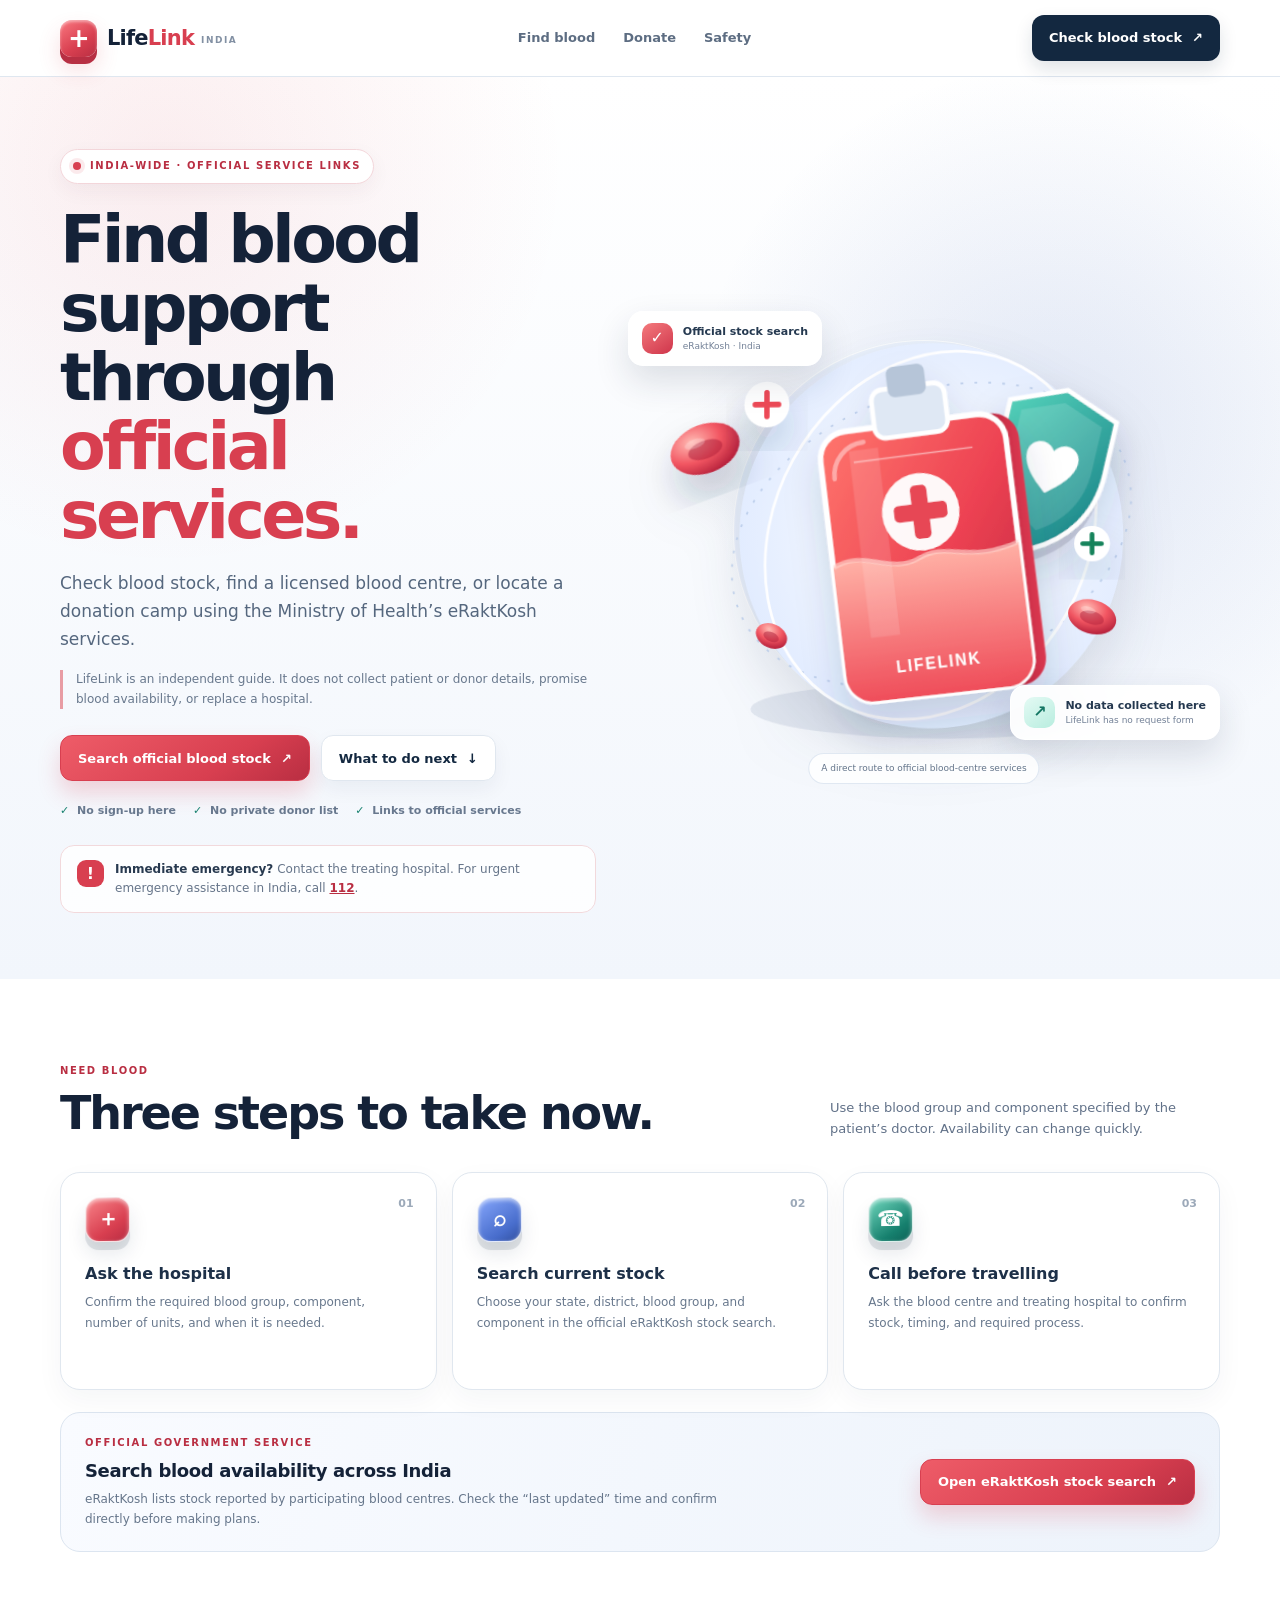
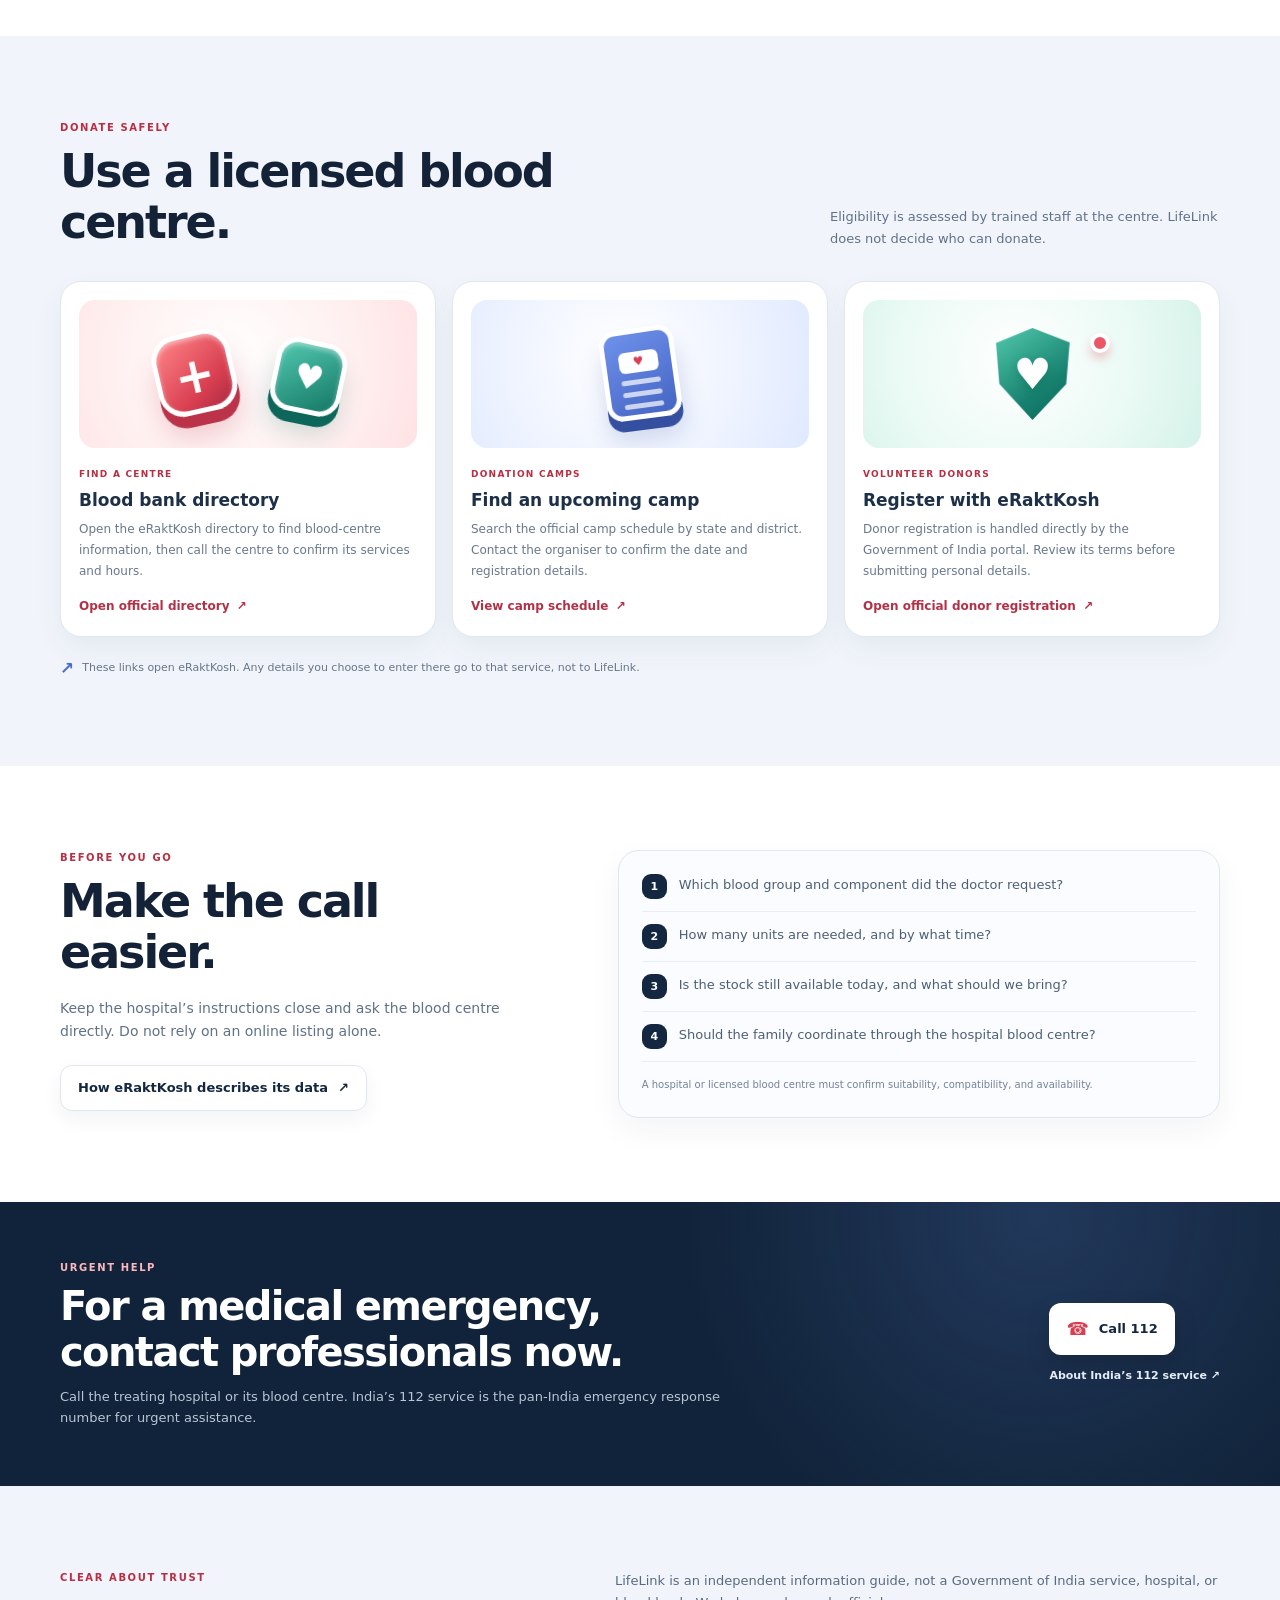
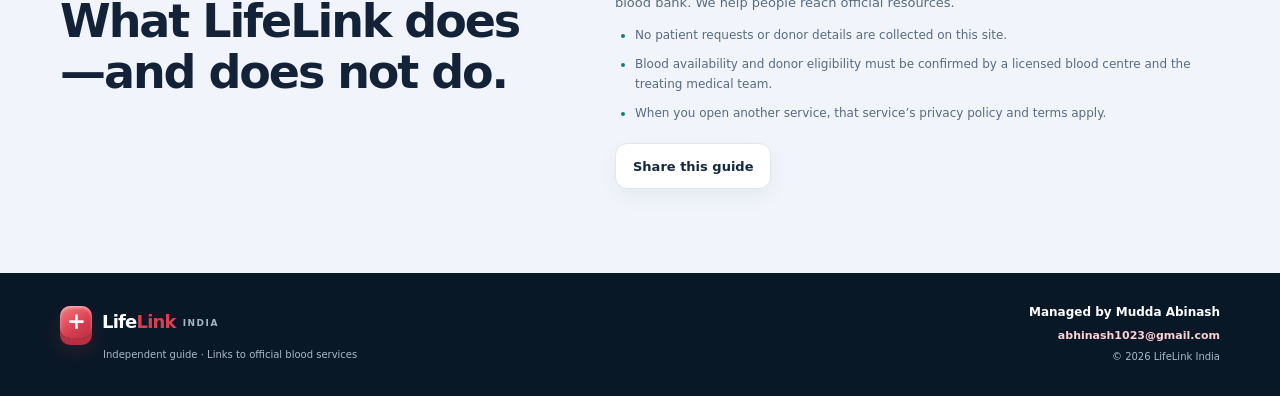
==== commit 99a2a9d3: "Clarify LifeLink privacy and official-service wording" ====
--- a/index.html
+++ b/index.html
@@ -134,8 +134,8 @@
                                 <path d="M19 9v20M9 19h20" stroke="#16835b" stroke-width="5" stroke-linecap="round"/>
                             </g>
                         </svg>
-          <div class="art-badge art-badge-privacy"><span class="badge-icon badge-icon-green">↗</span><span><strong>Your details stay with you</strong><small>LifeLink has no request form</small></span></div>
-          <p class="art-caption">A simple route to verified blood-centre services</p>
+          <div class="art-badge art-badge-privacy"><span class="badge-icon badge-icon-green">↗</span><span><strong>No data collected here</strong><small>LifeLink has no request form</small></span></div>
+          <p class="art-caption">A direct route to official blood-centre services</p>
         </div>
       </div>
     </section>
--- a/style.css
+++ b/style.css
@@ -1,1314 +1,199 @@
 :root {
-    --background: #f7f9fc;
-    --surface: #ffffff;
-    --surface-soft: #eef3f8;
-    --text: #102033;
-    --muted: #687789;
-    --border: #dce4ed;
-    --primary: #e63946;
-    --primary-dark: #bd2432;
-    --navy: #0c1b2e;
-    --blue: #2764d8;
-    --success: #16835b;
-    --shadow: 0 20px 60px rgba(15, 35, 60, 0.08);
-    --radius: 22px;
+  color-scheme: light;
+  --ink: #142238;
+  --muted: #617188;
+  --red: #d83f50;
+  --red-deep: #b92e42;
+  --navy: #132840;
+  --blue: #486dcc;
+  --green: #16806e;
+  --line: #e0e7ef;
+  --paper: #f5f7fb;
+  --white: #fff;
+  --shadow: 0 22px 60px rgba(24, 43, 68, .11);
 }
-
-* {
-    margin: 0;
-    padding: 0;
-    box-sizing: border-box;
+* { box-sizing: border-box; }
+html { scroll-behavior: smooth; scroll-padding-top: 92px; }
+body {
+  margin: 0;
+  background: var(--paper);
+  color: var(--ink);
+  font: 16px/1.65 Inter, ui-sans-serif, system-ui, -apple-system, "Segoe UI", sans-serif;
 }
-
-html {
-    scroll-behavior: smooth;
+a { color: inherit; }
+button { font: inherit; }
+.container { width: min(1160px, calc(100% - 48px)); margin-inline: auto; }
+.skip-link { position: fixed; z-index: 1000; top: 8px; left: 8px; padding: 10px 14px; transform: translateY(-150%); color: white; background: var(--navy); border-radius: 8px; }
+.skip-link:focus { transform: translateY(0); }
+:focus-visible { outline: 3px solid #3976df; outline-offset: 3px; border-radius: 5px; }
+.site-header { position: sticky; top: 0; z-index: 50; background: rgba(255,255,255,.94); border-bottom: 1px solid rgba(218,227,238,.85); backdrop-filter: blur(14px); }
+.nav-wrap { min-height: 76px; display: flex; align-items: center; justify-content: space-between; gap: 22px; }
+.brand { display: inline-flex; align-items: center; gap: 10px; color: var(--ink); text-decoration: none; font-size: 21px; font-weight: 850; letter-spacing: -.8px; line-height: 1; }
+.brand-mark { display: grid; width: 37px; height: 37px; place-items: center; border-radius: 12px; color: #fff; background: linear-gradient(145deg,#fa7880,var(--red) 60%,var(--red-deep)); box-shadow: 0 7px 0 #b72f43, 0 12px 22px rgba(216,63,80,.19), inset 0 2px 3px rgba(255,255,255,.45); font-size: 26px; }
+.brand-accent { color: var(--red); }
+.brand small { display: inline-block; margin-left: 7px; color: #8290a3; font-size: 9px; letter-spacing: 1.5px; vertical-align: 2px; }
+.main-nav { display: flex; align-items: center; gap: 28px; }
+.main-nav a { color: #5d6d82; font-size: 13px; font-weight: 700; text-decoration: none; }
+.main-nav a:hover, .text-link:hover, .emergency-link:hover { color: var(--red-deep); }
+.nav-action, .button { display: inline-flex; align-items: center; justify-content: center; gap: 10px; min-height: 46px; padding: 11px 17px; border-radius: 12px; font-size: 13px; font-weight: 800; text-decoration: none; transition: transform .18s ease, box-shadow .18s ease, background .18s ease; }
+.nav-action { color: white; background: var(--navy); box-shadow: 0 8px 18px rgba(19,40,64,.13); }
+.nav-action:hover, .button:hover { transform: translateY(-2px); }
+.hero { overflow: hidden; padding: 72px 0 66px; background: radial-gradient(circle at 82% 38%,rgba(67,105,190,.14),transparent 30%),radial-gradient(circle at 13% 10%,rgba(216,63,80,.09),transparent 29%),linear-gradient(180deg,#fff 0%,#f2f6fc 100%); }
+.hero-grid { display: grid; grid-template-columns: minmax(0,.95fr) minmax(0,1.05fr); align-items: center; gap: 32px; }
+.hero-copy { position: relative; z-index: 2; }
+.eyebrow,.section-kicker,.resource-label { margin: 0; color: var(--red-deep); font-size: 10px; font-weight: 850; letter-spacing: 1.6px; }
+.eyebrow { display: inline-flex; align-items: center; gap: 9px; padding: 8px 12px; border: 1px solid #f3d6da; border-radius: 999px; background: #fff; box-shadow: 0 7px 20px rgba(82,38,51,.05); }
+.pulse-dot { width: 8px; height: 8px; border-radius: 50%; background: var(--red); box-shadow: 0 0 0 4px rgba(216,63,80,.11); }
+h1,h2,h3,p { overflow-wrap: break-word; }
+.hero h1 { max-width: 680px; margin: 21px 0 18px; font-size: clamp(42px,5.2vw,68px); font-weight: 850; letter-spacing: -.055em; line-height: 1.04; }
+.hero h1 span { display: block; color: var(--red); }
+.hero-lede { max-width: 570px; margin: 0; color: #55677e; font-size: 17px; }
+.honest-note { max-width: 580px; margin: 17px 0 0; padding-left: 13px; border-left: 3px solid #e89ca4; color: #68788d; font-size: 12px; }
+.hero-actions { display: flex; flex-wrap: wrap; gap: 11px; margin-top: 26px; }
+.button-primary { color: #fff; background: linear-gradient(145deg,#ee5c68,var(--red) 65%,var(--red-deep)); border: 1px solid var(--red); box-shadow: 0 12px 22px rgba(216,63,80,.21); }
+.button-primary:hover { background: var(--red-deep); }
+.button-light { color: var(--navy); background: #fff; border: 1px solid var(--line); box-shadow: 0 8px 20px rgba(24,43,68,.055); }
+.button-light:hover { border-color: #bcc9d9; }
+.trust-points { display: flex; flex-wrap: wrap; gap: 8px 17px; margin-top: 21px; color: #68788e; font-size: 11px; font-weight: 650; }
+.trust-points b { color: var(--green); margin-right: 4px; }
+.urgent-strip { display: flex; align-items: flex-start; gap: 11px; max-width: 580px; margin-top: 25px; padding: 14px 16px; border: 1px solid #f2d9dc; border-radius: 14px; background: rgba(255,255,255,.8); }
+.urgent-strip p { margin: 0; color: #66758a; font-size: 12px; line-height: 1.55; }
+.urgent-strip strong { color: #283a50; }
+.urgent-strip a { color: var(--red-deep); font-weight: 850; }
+.urgent-icon { flex: 0 0 27px; display: grid; width: 27px; height: 27px; place-items: center; border-radius: 9px; color: #fff; background: var(--red); font-weight: 900; }
+.hero-visual { position: relative; display: grid; min-width: 0; min-height: 510px; place-items: center; isolation: isolate; }
+.art-backdrop { position: absolute; width: min(76%,380px); aspect-ratio: 1; border-radius: 50%; background: radial-gradient(circle,#fff 10%,#e8effb 70%,rgba(230,238,250,0) 72%); box-shadow: 0 0 0 1px rgba(255,255,255,.7); }
+.hero-art { position: relative; z-index: 1; display: block; width: min(100%,610px); height: auto; overflow: visible; filter: drop-shadow(0 24px 26px rgba(22,43,71,.12)); transform: perspective(1200px) rotateY(-5deg) rotateX(1deg); }
+.art-badge { position: absolute; z-index: 2; display: flex; align-items: center; gap: 10px; padding: 11px 13px; border: 1px solid rgba(255,255,255,.9); border-radius: 15px; background: rgba(255,255,255,.94); box-shadow: 0 15px 35px rgba(25,45,72,.14); backdrop-filter: blur(10px); }
+.art-badge span:last-child { display: grid; line-height: 1.4; }
+.art-badge strong { color: #253950; font-size: 11px; }
+.art-badge small { color: #738197; font-size: 9px; }
+.badge-icon { display: grid; width: 31px; height: 31px; place-items: center; border-radius: 10px; color: #fff; background: linear-gradient(145deg,#f47a7d,#cf354b); font-weight: 900; }
+.badge-icon-green { color: #147663; background: linear-gradient(145deg,#e4faf4,#b8eddf); }
+.art-badge-stock { top: 35px; left: 0; }
+.art-badge-privacy { right: 0; bottom: 46px; }
+.art-caption { position: absolute; z-index: 2; bottom: 2px; left: 50%; width: max-content; max-width: 90%; margin: 0; padding: 7px 12px; transform: translateX(-50%); border: 1px solid rgba(219,228,240,.85); border-radius: 999px; color: #627389; background: rgba(255,255,255,.83); font-size: 9px; text-align: center; }
+.section { padding: 84px 0; }
+.section-white { background: #fff; }
+.section-tint { background: #f1f5fb; }
+.section-heading { display: flex; align-items: end; justify-content: space-between; gap: 28px; margin-bottom: 32px; }
+.section-heading h2,.prepare-grid h2,.safety-grid h2 { max-width: 620px; margin: 9px 0 0; font-size: clamp(31px,4vw,46px); font-weight: 830; letter-spacing: -.045em; line-height: 1.12; }
+.section-heading > p { max-width: 390px; margin: 0; color: var(--muted); font-size: 13px; }
+.steps-grid { display: grid; grid-template-columns: repeat(3,minmax(0,1fr)); gap: 15px; }
+.step-card { position: relative; min-height: 218px; padding: 24px; border: 1px solid var(--line); border-radius: 20px; background: #fff; box-shadow: 0 10px 28px rgba(23,43,69,.045); }
+.step-number { position: absolute; top: 22px; right: 22px; color: #9ca9b9; font-size: 11px; font-weight: 850; }
+.step-icon { display: grid; width: 45px; height: 45px; place-items: center; margin-bottom: 22px; border: 1px solid rgba(255,255,255,.8); border-radius: 14px; font-size: 22px; font-weight: 850; transform: perspective(400px) rotateX(8deg) rotateY(-8deg); box-shadow: 0 8px 0 rgba(25,47,73,.13),0 12px 20px rgba(24,43,68,.1),inset 0 2px 4px rgba(255,255,255,.6); }
+.step-icon-red { color: white; background: linear-gradient(145deg,#f88388,var(--red) 65%,#b72c42); }
+.step-icon-blue { color: white; background: linear-gradient(145deg,#85a6fb,#486dcc 70%,#3150a0); }
+.step-icon-green { color: white; background: linear-gradient(145deg,#70d7bd,#16806e 70%,#0c6257); }
+.step-card h3,.resource-card h3 { margin: 0 0 8px; color: #1d3048; font-size: 16px; line-height: 1.3; }
+.step-card p,.resource-card > p:not(.resource-label) { margin: 0; color: #68788d; font-size: 12px; line-height: 1.75; }
+.action-panel { display: flex; align-items: center; justify-content: space-between; gap: 25px; margin-top: 22px; padding: 22px 24px; border: 1px solid #dce5f0; border-radius: 20px; background: linear-gradient(110deg,#f9fbff,#edf3fb); }
+.action-panel h3 { margin: 5px 0 4px; font-size: 18px; letter-spacing: -.02em; }
+.action-panel p:last-child { max-width: 650px; margin: 0; color: #66768b; font-size: 12px; }
+.action-panel .button { flex: 0 0 auto; }
+.resource-grid { display: grid; grid-template-columns: repeat(3,minmax(0,1fr)); gap: 16px; }
+.resource-card { overflow: hidden; padding: 18px; border: 1px solid #e0e7ef; border-radius: 21px; background: #fff; box-shadow: 0 12px 30px rgba(23,43,69,.055); transition: transform .2s ease, box-shadow .2s ease; }
+.resource-card:hover { transform: translateY(-4px); box-shadow: 0 19px 38px rgba(23,43,69,.1); }
+.resource-visual { position: relative; display: grid; min-height: 148px; place-items: center; margin-bottom: 19px; overflow: hidden; border-radius: 16px; perspective: 700px; }
+.resource-visual-red { background: radial-gradient(circle at 45% 40%,#fff 0,#fff0f0 58%,#ffe2e4 100%); }
+.resource-visual-blue { background: radial-gradient(circle at 45% 40%,#fff 0,#eef3ff 58%,#dfe9ff 100%); }
+.resource-visual-green { background: radial-gradient(circle at 45% 40%,#fff 0,#eafaf5 58%,#d5f2e9 100%); }
+.resource-orb { position: absolute; display: grid; width: 82px; height: 82px; place-items: center; left: 22%; top: 32px; border: 5px solid #fff; border-radius: 26px; color: white; background: linear-gradient(145deg,#ff8488,#d83f50 68%,#ad2941); box-shadow: 0 12px 0 #ba3348,0 22px 28px rgba(194,48,67,.23),inset 0 3px 5px rgba(255,255,255,.45); font-size: 49px; font-weight: 800; transform: rotate(-13deg) rotateY(-10deg); }
+.resource-cube { position: absolute; display: grid; width: 74px; height: 74px; place-items: center; right: 21%; top: 40px; border: 5px solid #fff; border-radius: 22px; color: #fff; background: linear-gradient(145deg,#52c8af,#147765); box-shadow: 0 11px 0 #0e665b,0 19px 25px rgba(20,115,97,.2),inset 0 3px 5px rgba(255,255,255,.4); font-size: 34px; transform: rotate(12deg) rotateY(11deg); }
+.calendar-page { display: grid; width: 76px; height: 91px; align-content: start; gap: 7px; padding: 18px 13px 12px; border: 5px solid white; border-radius: 16px; color: #fff; background: linear-gradient(155deg,#6e91eb,#4565c3); box-shadow: 0 11px 0 #344f9f,0 20px 25px rgba(52,79,159,.2); transform: rotate(-8deg) rotateY(-9deg); }
+.calendar-page b { display: grid; height: 21px; place-items: center; border-radius: 6px; color: var(--red); background: white; font-size: 12px; }
+.calendar-page i { height: 5px; border-radius: 8px; background: rgba(255,255,255,.7); }
+.heart-shield { display: grid; width: 87px; height: 92px; place-items: center; clip-path: polygon(50% 0,93% 16%,89% 61%,50% 100%,11% 61%,7% 16%); color: white; background: linear-gradient(145deg,#55cdb0,#16806e 65%,#0b6458); filter: drop-shadow(0 10px 0 rgba(12,101,88,.2)); font-size: 43px; text-shadow: 0 3px 8px rgba(10,65,60,.22); transform: rotateY(-10deg); }
+.orbit-dot { position: absolute; right: 27%; top: 33px; width: 20px; height: 20px; border: 4px solid white; border-radius: 50%; background: #e95664; box-shadow: 0 6px 10px rgba(216,63,80,.28); }
+.resource-label { margin: 0 0 7px; font-size: 9px; letter-spacing: 1.25px; }
+.resource-card h3 { font-size: 17px; }
+.text-link { display: inline-flex; gap: 7px; align-items: center; margin-top: 15px; color: #b33146; font-size: 12px; font-weight: 850; text-decoration: none; }
+.external-note { display: flex; gap: 8px; align-items: center; margin: 17px 0 0; color: #65758a; font-size: 11px; }
+.external-note span { color: var(--blue); font-size: 17px; font-weight: 900; }
+.prepare-grid { display: grid; grid-template-columns: .9fr 1.1fr; align-items: start; gap: 65px; }
+.prepare-grid h2 { max-width: 450px; }
+.prepare-lede { max-width: 450px; margin: 18px 0 22px; color: var(--muted); font-size: 14px; }
+.call-checklist { padding: 23px; border: 1px solid var(--line); border-radius: 21px; background: #fbfcff; box-shadow: 0 12px 32px rgba(23,43,69,.05); }
+.call-checklist > div { display: flex; gap: 12px; align-items: flex-start; padding: 12px 0; border-bottom: 1px solid #e9eef4; }
+.call-checklist > div:first-child { padding-top: 0; }
+.call-checklist > div span { flex: 0 0 25px; display: grid; width: 25px; height: 25px; place-items: center; border-radius: 9px; color: #fff; background: var(--navy); font-size: 11px; font-weight: 850; }
+.call-checklist > div p { margin: 0; color: #4d5f75; font-size: 13px; }
+.checklist-footnote { margin: 15px 0 0; color: #748298; font-size: 10px; }
+.emergency-section { padding: 58px 0; color: #fff; background: radial-gradient(circle at 81% 5%,rgba(88,127,200,.23),transparent 33%),#11233a; }
+.emergency-inner { display: flex; align-items: center; justify-content: space-between; gap: 40px; }
+.section-kicker-light { color: #ffb7be; }
+.emergency-inner h2 { max-width: 650px; margin: 8px 0 10px; font-size: clamp(28px,3.5vw,40px); letter-spacing: -.04em; line-height: 1.14; }
+.emergency-inner > div:first-child > p:last-child { max-width: 700px; margin: 0; color: #bac6d5; font-size: 13px; }
+.emergency-actions { display: grid; justify-items: start; gap: 12px; flex: 0 0 auto; }
+.button-emergency { color: var(--navy); background: #fff; box-shadow: 0 10px 25px rgba(0,0,0,.15); }
+.button-emergency span { color: var(--red); font-size: 18px; }
+.emergency-link { color: #e5ebf4; font-size: 11px; font-weight: 750; text-decoration: none; }
+.safety-grid { display: grid; grid-template-columns: .9fr 1.1fr; gap: 60px; }
+.safety-grid h2 { max-width: 510px; }
+.safety-copy > p { margin: 0 0 13px; color: #586a81; font-size: 13px; }
+.safety-copy ul { display: grid; gap: 9px; margin: 0; padding-left: 20px; color: #586a81; font-size: 12px; }
+.safety-copy li::marker { color: var(--green); }
+.share-row { display: flex; align-items: center; gap: 13px; margin-top: 20px; }
+.share-status { color: #53677f; font-size: 11px; }
+.site-footer { color: white; background: #091827; }
+.footer-content { display: flex; align-items: center; justify-content: space-between; gap: 25px; padding: 30px 0; }
+.footer-brand { color: white; font-size: 18px; }
+.footer-brand .brand-mark { width: 32px; height: 32px; border-radius: 10px; font-size: 23px; }
+.footer-brand small { color: #a7b5c6; }
+.footer-content > div:first-child > p { margin: 9px 0 0 43px; color: #abb8c8; font-size: 10px; }
+.footer-right { display: grid; justify-items: end; gap: 4px; color: #acb9c8; font-size: 10px; }
+.footer-right strong { color: #fff; font-size: 12px; }
+.footer-right a { color: #ffd0d5; font-size: 11px; font-weight: 750; text-decoration: none; }
+.footer-right a:hover { text-decoration: underline; }
+@media (max-width: 980px) {
+  .hero-grid { grid-template-columns: 1fr; gap: 4px; }
+  .hero-copy { max-width: 740px; }
+  .hero-visual { width: min(100%,720px); min-height: 470px; margin-inline: auto; }
+  .hero-art { width: min(100%,590px); }
+  .steps-grid,.resource-grid { grid-template-columns: repeat(2,minmax(0,1fr)); }
+  .resource-card:last-child { grid-column: 1 / -1; }
+  .prepare-grid,.safety-grid { grid-template-columns: 1fr; gap: 28px; }
 }
-
-body {
-    font-family: "Inter", sans-serif;
-    background: var(--background);
-    color: var(--text);
-    line-height: 1.6;
-}
-
-a {
-    color: inherit;
-    text-decoration: none;
-}
-
-button,
-input,
-select,
-textarea {
-    font: inherit;
-}
-
-button,
-a {
-    -webkit-tap-highlight-color: transparent;
-}
-
-button {
-    cursor: pointer;
-}
-
-.container {
-    width: min(1180px, calc(100% - 40px));
-    margin: 0 auto;
-}
-
-.site-header {
-    background: rgba(255, 255, 255, 0.92);
-    border-bottom: 1px solid var(--border);
-    position: sticky;
-    top: 0;
-    z-index: 100;
-    backdrop-filter: blur(14px);
-}
-
-.nav-container {
-    min-height: 78px;
-    display: flex;
-    align-items: center;
-    justify-content: space-between;
-    gap: 25px;
-}
-
-.brand {
-    display: inline-flex;
-    align-items: center;
-    gap: 10px;
-    font-size: 22px;
-    font-weight: 800;
-    letter-spacing: -0.8px;
-}
-
-.brand > span:last-child > span {
-    color: var(--primary);
-}
-
-.brand-icon {
-    width: 34px;
-    height: 34px;
-    border-radius: 11px;
-    display: grid;
-    place-items: center;
-    background: var(--primary);
-    color: white;
-    font-size: 25px;
-    font-weight: 700;
-}
-
-.desktop-nav {
-    display: flex;
-    align-items: center;
-    gap: 30px;
-}
-
-.desktop-nav a {
-    color: var(--muted);
-    font-size: 14px;
-    font-weight: 600;
-    transition: color 0.2s ease;
-}
-
-.desktop-nav a:hover {
-    color: var(--primary);
-}
-
-.nav-button,
-.primary-button,
-.secondary-button,
-.small-button {
-    display: inline-flex;
-    align-items: center;
-    justify-content: center;
-    gap: 14px;
-    border-radius: 12px;
-    font-size: 14px;
-    font-weight: 700;
-    transition:
-        transform 0.2s ease,
-        background 0.2s ease,
-        border-color 0.2s ease;
-}
-
-.nav-button {
-    padding: 12px 18px;
-    color: white;
-    background: var(--navy);
-}
-
-.nav-button:hover,
-.primary-button:hover,
-.secondary-button:hover,
-.small-button:hover {
-    transform: translateY(-2px);
-}
-
-.hero-section {
-    overflow: hidden;
-    padding: 110px 0 95px;
-    background:
-        radial-gradient(circle at 80% 25%, rgba(230, 57, 70, 0.08), transparent 32%),
-        linear-gradient(180deg, #ffffff 0%, #f7f9fc 100%);
-}
-
-.hero-grid {
-    display: grid;
-    grid-template-columns: 1fr 0.95fr;
-    align-items: center;
-    gap: 70px;
-}
-
-.eyebrow,
-.section-label,
-.form-label {
-    color: var(--primary);
-    font-size: 11px;
-    font-weight: 800;
-    letter-spacing: 1.8px;
-    text-transform: uppercase;
-}
-
-.eyebrow {
-    display: inline-flex;
-    align-items: center;
-    gap: 9px;
-    padding: 8px 13px;
-    background: #fff0f1;
-    border: 1px solid #ffd6da;
-    border-radius: 100px;
-}
-
-.status-dot,
-.live-badge span {
-    width: 7px;
-    height: 7px;
-    border-radius: 50%;
-    background: var(--primary);
-    display: inline-block;
-}
-
-.hero-content h1 {
-    max-width: 650px;
-    margin-top: 22px;
-    font-size: clamp(48px, 6vw, 76px);
-    line-height: 1.03;
-    letter-spacing: -4px;
-    font-weight: 800;
-}
-
-.hero-content h1 span {
-    color: var(--primary);
-}
-
-.hero-description {
-    max-width: 560px;
-    margin-top: 26px;
-    color: var(--muted);
-    font-size: 17px;
-}
-
-.hero-actions {
-    display: flex;
-    flex-wrap: wrap;
-    gap: 13px;
-    margin-top: 34px;
-}
-
-.primary-button {
-    padding: 15px 20px;
-    color: white;
-    background: var(--primary);
-    border: 1px solid var(--primary);
-}
-
-.primary-button:hover {
-    background: var(--primary-dark);
-}
-
-.secondary-button {
-    padding: 15px 20px;
-    color: var(--navy);
-    background: white;
-    border: 1px solid var(--border);
-}
-
-.secondary-button:hover {
-    border-color: var(--navy);
-}
-
-.hero-features {
-    display: flex;
-    flex-wrap: wrap;
-    gap: 9px;
-    margin-top: 28px;
-}
-
-.hero-features span {
-    padding: 7px 10px;
-    border: 1px solid var(--border);
-    border-radius: 8px;
-    color: var(--muted);
-    background: white;
-    font-size: 11px;
-    font-weight: 600;
-}
-
-.founder-note {
-    margin-top: 26px;
-    color: var(--muted);
-    font-size: 12px;
-}
-
-.founder-note strong {
-    color: var(--text);
-}
-
-.hero-visual {
-    min-height: 440px;
-    position: relative;
-    display: flex;
-    align-items: center;
-    justify-content: center;
-}
-
-.visual-glow {
-    width: 360px;
-    height: 360px;
-    border-radius: 50%;
-    position: absolute;
-    background: rgba(230, 57, 70, 0.12);
-    filter: blur(5px);
-}
-
-.emergency-card {
-    width: min(100%, 410px);
-    position: relative;
-    z-index: 2;
-    padding: 28px;
-    background: var(--navy);
-    color: white;
-    border-radius: 25px;
-    box-shadow: 0 35px 70px rgba(12, 27, 46, 0.25);
-}
-
-.card-top,
-.progress-header,
-.progress-footer,
-.visual-location,
-.panel-heading,
-.form-header {
-    display: flex;
-    align-items: center;
-    justify-content: space-between;
-    gap: 15px;
-}
-
-.small-label {
-    color: #9eafc4;
-    font-size: 10px;
-    font-weight: 700;
-    letter-spacing: 1.2px;
-    text-transform: uppercase;
-}
-
-.card-top h3 {
-    margin-top: 5px;
-    font-size: 22px;
-}
-
-.live-badge {
-    display: inline-flex;
-    align-items: center;
-    gap: 7px;
-    padding: 6px 9px;
-    color: #ffb9bf;
-    background: rgba(230, 57, 70, 0.15);
-    border: 1px solid rgba(230, 57, 70, 0.35);
-    border-radius: 100px;
-    font-size: 10px;
-    font-weight: 700;
-}
-
-.blood-display {
-    display: flex;
-    align-items: center;
-    gap: 19px;
-    margin: 42px 0;
-}
-
-.blood-symbol {
-    width: 94px;
-    height: 94px;
-    display: grid;
-    place-items: center;
-    border-radius: 24px;
-    background: var(--primary);
-    font-size: 31px;
-    font-weight: 800;
-}
-
-.blood-display h2 {
-    margin: 5px 0;
-    font-size: 22px;
-}
-
-.muted-text {
-    color: #9eafc4;
-    font-size: 12px;
-}
-
-.request-progress {
-    padding: 17px;
-    border-radius: 15px;
-    background: rgba(255, 255, 255, 0.06);
-}
-
-.progress-header {
-    font-size: 12px;
-    color: #d9e1eb;
-}
-
-.progress-header strong {
-    color: #ffb9bf;
-}
-
-.progress-track {
-    height: 7px;
-    margin: 12px 0;
-    overflow: hidden;
-    border-radius: 100px;
-    background: rgba(255, 255, 255, 0.12);
-}
-
-.progress-fill {
-    width: 68%;
-    height: 100%;
-    border-radius: inherit;
-    background: var(--primary);
-}
-
-.progress-footer {
-    color: #9eafc4;
-    font-size: 10px;
-}
-
-.visual-location {
-    margin-top: 23px;
-    color: #d9e1eb;
-    font-size: 12px;
-}
-
-.visual-location > span:first-child {
-    color: #ff8b95;
-}
-
-.location-tag {
-    padding: 5px 8px;
-    color: #a8d9c6;
-    background: rgba(22, 131, 91, 0.18);
-    border-radius: 6px;
-    font-size: 10px;
-}
-
-.floating-stat {
-    position: absolute;
-    z-index: 3;
-    display: flex;
-    align-items: center;
-    gap: 12px;
-    padding: 14px;
-    border: 1px solid var(--border);
-    border-radius: 15px;
-    background: white;
-    box-shadow: var(--shadow);
-}
-
-.floating-stat strong,
-.floating-stat small {
-    display: block;
-}
-
-.floating-stat strong {
-    font-size: 12px;
-}
-
-.floating-stat small {
-    color: var(--muted);
-    font-size: 10px;
-}
-
-.stat-one {
-    top: 50px;
-    left: -10px;
-}
-
-.stat-two {
-    right: -20px;
-    bottom: 48px;
-}
-
-.stat-icon {
-    width: 34px;
-    height: 34px;
-    display: grid;
-    place-items: center;
-    border-radius: 10px;
-    color: var(--success);
-    background: #e7f7ef;
-    font-weight: 800;
-}
-
-.red-icon {
-    color: var(--primary);
-    background: #fff0f1;
-}
-
-.trust-section {
-    border-top: 1px solid var(--border);
-    border-bottom: 1px solid var(--border);
-    background: white;
-}
-
-.trust-grid {
-    display: grid;
-    grid-template-columns: repeat(3, 1fr);
-    gap: 30px;
-    padding: 26px 0;
-}
-
-.trust-grid div {
-    display: flex;
-    flex-direction: column;
-    gap: 3px;
-}
-
-.trust-grid strong {
-    font-size: 13px;
-}
-
-.trust-grid span {
-    color: var(--muted);
-    font-size: 12px;
-}
-
-.section {
-    padding: 100px 0;
-}
-
-.soft-section {
-    background: var(--surface-soft);
-}
-
-.section-heading {
-    display: flex;
-    align-items: end;
-    justify-content: space-between;
-    gap: 50px;
-    margin-bottom: 45px;
-}
-
-.section-heading h2,
-.form-introduction h2,
-.emergency-layout h2 {
-    max-width: 620px;
-    margin-top: 12px;
-    font-size: clamp(32px, 4vw, 48px);
-    line-height: 1.12;
-    letter-spacing: -1.8px;
-}
-
-.section-heading > p {
-    max-width: 390px;
-    color: var(--muted);
-    font-size: 14px;
-}
-
-.steps-grid,
-.feature-grid {
-    display: grid;
-    gap: 18px;
-}
-
-.steps-grid {
-    grid-template-columns: repeat(3, 1fr);
-}
-
-.step-card,
-.feature-card {
-    position: relative;
-    padding: 30px;
-    border: 1px solid var(--border);
-    border-radius: var(--radius);
-    background: white;
-}
-
-.step-number {
-    position: absolute;
-    top: 25px;
-    right: 25px;
-    color: #a9b6c5;
-    font-size: 12px;
-    font-weight: 800;
-}
-
-.step-icon,
-.feature-icon {
-    width: 48px;
-    height: 48px;
-    display: grid;
-    place-items: center;
-    margin-bottom: 28px;
-    border-radius: 15px;
-    color: var(--primary);
-    background: #fff0f1;
-    font-size: 23px;
-    font-weight: 800;
-}
-
-.step-card h3,
-.feature-card h3 {
-    margin-bottom: 10px;
-    font-size: 17px;
-}
-
-.step-card p,
-.feature-card p {
-    color: var(--muted);
-    font-size: 13px;
-}
-
-.feature-grid {
-    grid-template-columns: repeat(3, 1fr);
-}
-
-.feature-card {
-    min-height: 225px;
-}
-
-.feature-card:hover {
-    border-color: #f2a8ae;
-}
-
-.form-layout {
-    display: grid;
-    grid-template-columns: 0.85fr 1.15fr;
-    align-items: start;
-    gap: 80px;
-}
-
-.reverse-layout {
-    grid-template-columns: 1.15fr 0.85fr;
-}
-
-.form-introduction h2 {
-    font-size: clamp(32px, 4vw, 45px);
-}
-
-.form-introduction > p:not(.section-label) {
-    margin-top: 24px;
-    color: var(--muted);
-    font-size: 15px;
-}
-
-.info-box {
-    margin-top: 28px;
-    padding: 17px;
-    border-left: 3px solid var(--primary);
-    border-radius: 10px;
-    background: #fff0f1;
-    color: #6e3540;
-    font-size: 12px;
-}
-
-.request-example {
-    display: flex;
-    align-items: flex-start;
-    gap: 14px;
-    margin-top: 30px;
-}
-
-.example-icon {
-    width: 38px;
-    height: 38px;
-    flex-shrink: 0;
-    display: grid;
-    place-items: center;
-    border-radius: 12px;
-    background: var(--navy);
-    color: white;
-    font-size: 23px;
-}
-
-.request-example strong {
-    font-size: 13px;
-}
-
-.request-example p {
-    margin-top: 4px;
-    color: var(--muted);
-    font-size: 12px;
-}
-
-.main-form {
-    padding: 30px;
-    border: 1px solid var(--border);
-    border-radius: 23px;
-    background: white;
-    box-shadow: var(--shadow);
-}
-
-.form-header {
-    padding-bottom: 24px;
-    margin-bottom: 25px;
-    border-bottom: 1px solid var(--border);
-}
-
-.form-header h3 {
-    margin-top: 6px;
-    font-size: 25px;
-}
-
-.form-badge {
-    padding: 6px 9px;
-    border-radius: 8px;
-    color: var(--blue);
-    background: #edf3ff;
-    font-size: 10px;
-    font-weight: 800;
-}
-
-.form-row {
-    display: grid;
-    grid-template-columns: repeat(2, 1fr);
-    gap: 15px;
-}
-
-.form-group {
-    display: flex;
-    flex-direction: column;
-    gap: 7px;
-    margin-bottom: 18px;
-}
-
-.form-group label {
-    color: var(--text);
-    font-size: 12px;
-    font-weight: 700;
-}
-
-.form-group input,
-.form-group select,
-.form-group textarea {
-    width: 100%;
-    padding: 12px 13px;
-    border: 1px solid var(--border);
-    border-radius: 10px;
-    outline: none;
-    background: #fbfcfe;
-    color: var(--text);
-    font-size: 13px;
-    transition:
-        border-color 0.2s ease,
-        box-shadow 0.2s ease;
-}
-
-.form-group textarea {
-    resize: vertical;
-}
-
-.form-group input:focus,
-.form-group select:focus,
-.form-group textarea:focus {
-    border-color: var(--blue);
-    box-shadow: 0 0 0 3px rgba(39, 100, 216, 0.1);
-}
-
-.checkbox-label {
-    display: flex;
-    align-items: flex-start;
-    gap: 10px;
-    margin: 5px 0 20px;
-    color: var(--muted);
-    font-size: 11px;
-}
-
-.checkbox-label input {
-    margin-top: 4px;
-    accent-color: var(--primary);
-}
-
-.full-button {
-    width: 100%;
-    border: none;
-}
-
-.result-box {
-    margin-top: 20px;
-    padding: 16px;
-    border-radius: 12px;
-    color: #155b43;
-    background: #e8f7ef;
-    border: 1px solid #bde8d2;
-    font-size: 12px;
-}
-
-.result-box strong {
-    display: block;
-    margin-bottom: 5px;
-    font-size: 14px;
-}
-
-.hidden {
-    display: none;
-}
-
-.donor-points {
-    display: flex;
-    flex-direction: column;
-    gap: 14px;
-    margin-top: 30px;
-}
-
-.donor-points div {
-    display: flex;
-    align-items: center;
-    gap: 12px;
-}
-
-.donor-points span {
-    width: 27px;
-    height: 27px;
-    display: grid;
-    place-items: center;
-    border-radius: 50%;
-    background: #e7f7ef;
-    color: var(--success);
-    font-size: 12px;
-    font-weight: 800;
-}
-
-.donor-points p {
-    color: var(--muted);
-    font-size: 13px;
-}
-
-.dashboard-stats {
-    display: grid;
-    grid-template-columns: repeat(4, 1fr);
-    gap: 15px;
-    margin-bottom: 25px;
-}
-
-.dashboard-stat {
-    padding: 24px;
-    border: 1px solid var(--border);
-    border-radius: 17px;
-    background: white;
-}
-
-.dashboard-stat span {
-    color: var(--muted);
-    font-size: 12px;
-}
-
-.dashboard-stat strong {
-    display: block;
-    margin-top: 8px;
-    font-size: 35px;
-    letter-spacing: -1px;
-}
-
-.dashboard-panel {
-    padding: 28px;
-    border: 1px solid var(--border);
-    border-radius: 22px;
-    background: white;
-}
-
-.panel-heading {
-    padding-bottom: 20px;
-    border-bottom: 1px solid var(--border);
-}
-
-.panel-heading h3 {
-    margin-top: 7px;
-    font-size: 20px;
-}
-
-.small-button {
-    padding: 9px 12px;
-    border: 1px solid var(--border);
-    background: white;
-    color: var(--muted);
-    font-size: 11px;
-}
-
-.activity-list {
-    display: flex;
-    flex-direction: column;
-}
-
-.activity-item {
-    display: flex;
-    align-items: flex-start;
-    gap: 15px;
-    padding: 18px 0;
-    border-bottom: 1px solid var(--border);
-}
-
-.activity-item:last-child {
-    border-bottom: none;
-}
-
-.activity-icon {
-    width: 38px;
-    height: 38px;
-    display: grid;
-    place-items: center;
-    flex-shrink: 0;
-    border-radius: 12px;
-    background: #fff0f1;
-    color: var(--primary);
-    font-weight: 800;
-}
-
-.activity-item h4 {
-    font-size: 13px;
-}
-
-.activity-item p {
-    margin-top: 3px;
-    color: var(--muted);
-    font-size: 12px;
-}
-
-.activity-meta {
-    margin-left: auto;
-    color: var(--muted);
-    font-size: 10px;
-    white-space: nowrap;
-}
-
-.empty-state {
-    padding: 30px 0;
-    color: var(--muted);
-    text-align: center;
-    font-size: 13px;
-}
-
-.emergency-section {
-    background: var(--navy);
-    color: white;
-}
-
-.emergency-layout {
-    display: grid;
-    grid-template-columns: 1fr 0.8fr;
-    align-items: center;
-    gap: 70px;
-}
-
-.emergency-layout h2 {
-    font-size: clamp(35px, 4vw, 53px);
-}
-
-.emergency-layout p:not(.section-label) {
-    max-width: 570px;
-    margin-top: 24px;
-    color: #aebdce;
-    font-size: 14px;
-}
-
-.vision-card {
-    padding: 35px;
-    border: 1px solid rgba(255, 255, 255, 0.12);
-    border-radius: 22px;
-    background: rgba(255, 255, 255, 0.06);
-}
-
-.vision-mark {
-    width: 50px;
-    height: 50px;
-    display: grid;
-    place-items: center;
-    border-radius: 15px;
-    background: var(--primary);
-    color: white;
-    font-size: 32px;
-    font-weight: 800;
-}
-
-.vision-card h3 {
-    margin-top: 25px;
-    font-size: 21px;
-}
-
-.vision-card strong {
-    display: block;
-    margin-top: 25px;
-    color: white;
-    font-size: 13px;
-}
-
-.site-footer {
-    background: #071321;
-    color: white;
-}
-
-.footer-content {
-    display: flex;
-    align-items: center;
-    justify-content: space-between;
-    gap: 30px;
-    padding: 35px 0;
-}
-
-.footer-brand {
-    font-size: 19px;
-}
-
-.footer-content p {
-    margin-top: 10px;
-    color: #8495a9;
-    font-size: 12px;
-}
-
-.footer-right {
-    display: flex;
-    flex-direction: column;
-    align-items: flex-end;
-    gap: 6px;
-    color: #8495a9;
-    font-size: 11px;
-}
-
-@media (max-width: 1000px) {
-    .hero-grid,
-    .form-layout,
-    .reverse-layout,
-    .emergency-layout {
-        grid-template-columns: 1fr;
-        gap: 45px;
-    }
-
-    .hero-content {
-        max-width: 700px;
-    }
-
-    .hero-visual {
-        min-height: 400px;
-    }
-
-    .stat-one {
-        left: 5%;
-    }
-
-    .stat-two {
-        right: 5%;
-    }
-
-    .feature-grid {
-        grid-template-columns: repeat(2, 1fr);
-    }
-
-    .form-introduction {
-        max-width: 700px;
-    }
-}
-
-@media (max-width: 760px) {
-    .container {
-        width: min(100% - 28px, 1180px);
-    }
-
-    .desktop-nav {
-        display: none;
-    }
-
-    .nav-container {
-        min-height: 70px;
-    }
-
-    .nav-button {
-        padding: 10px 12px;
-        font-size: 11px;
-    }
-
-    .hero-section {
-        padding: 70px 0 55px;
-    }
-
-    .hero-content h1 {
-        font-size: 52px;
-        letter-spacing: -2.5px;
-    }
-
-    .hero-description {
-        font-size: 15px;
-    }
-
-    .hero-visual {
-        min-height: 370px;
-    }
-
-    .emergency-card {
-        padding: 22px;
-    }
-
-    .blood-display {
-        margin: 30px 0;
-    }
-
-    .blood-symbol {
-        width: 75px;
-        height: 75px;
-        font-size: 25px;
-    }
-
-    .blood-display h2 {
-        font-size: 18px;
-    }
-
-    .floating-stat {
-        padding: 10px;
-    }
-
-    .stat-one {
-        top: 10px;
-        left: 0;
-    }
-
-    .stat-two {
-        right: 0;
-        bottom: 10px;
-    }
-
-    .trust-grid,
-    .steps-grid,
-    .feature-grid,
-    .dashboard-stats {
-        grid-template-columns: 1fr;
-    }
-
-    .trust-grid {
-        gap: 18px;
-    }
-
-    .section {
-        padding: 65px 0;
-    }
-
-    .section-heading {
-        display: block;
-        margin-bottom: 30px;
-    }
-
-    .section-heading > p {
-        margin-top: 20px;
-    }
-
-    .step-card,
-    .feature-card {
-        padding: 24px;
-    }
-
-    .main-form {
-        padding: 22px;
-    }
-
-    .form-row {
-        grid-template-columns: 1fr;
-        gap: 0;
-    }
-
-    .panel-heading {
-        align-items: flex-start;
-        flex-direction: column;
-    }
-
-    .activity-item {
-        flex-wrap: wrap;
-    }
-
-    .activity-meta {
-        width: 100%;
-        margin-left: 53px;
-    }
-
-    .footer-content {
-        align-items: flex-start;
-        flex-direction: column;
-    }
-
-    .footer-right {
-        align-items: flex-start;
-    }
-}
-
-
-/* LifeLink visual refresh */
-:root {
-    --background: #f5f7fb;
-    --surface: #ffffff;
-    --surface-soft: #eef3f9;
-    --text: #14243a;
-    --muted: #68788e;
-    --border: #e0e7f0;
-    --primary: #e64b58;
-    --primary-dark: #c8374b;
-    --navy: #102039;
-    --blue: #456be0;
-    --success: #16866f;
-    --shadow: 0 22px 58px rgba(20, 36, 58, 0.11);
-    --radius: 24px;
-}
-html { scroll-padding-top: 92px; }
-body { background: var(--background); color: var(--text); font-family: "Inter", sans-serif; }
-.site-header { background: rgba(250, 252, 255, 0.88); border-bottom-color: rgba(214, 224, 237, 0.9); }
-.desktop-nav { gap: 22px; }
-.desktop-nav a { color: #586a80; font-size: 13px; }
-.desktop-nav a:hover, .footer-right a:hover { color: var(--primary); }
-.hero-section {
-    position: relative;
-    padding: 84px 0 74px;
-    background:
-        radial-gradient(circle at 78% 42%, rgba(89, 127, 207, 0.14), transparent 31%),
-        radial-gradient(circle at 12% 7%, rgba(230, 75, 88, 0.09), transparent 28%),
-        linear-gradient(180deg, #fbfcff 0%, #f2f6fc 100%);
-}
-.hero-grid { grid-template-columns: 0.92fr 1.08fr; gap: 24px; }
-.eyebrow { color: #bf354b; background: #fff; border-color: #f4d9de; box-shadow: 0 7px 24px rgba(86, 42, 60, 0.06); }
-.hero-content h1 { font-size: clamp(50px, 5.8vw, 74px); letter-spacing: -4.2px; }
-.hero-description { color: #5e6f84; font-size: 16px; max-width: 500px; }
-.primary-button, .nav-button { box-shadow: 0 11px 24px rgba(205, 55, 73, 0.22); }
-.secondary-button { box-shadow: 0 9px 24px rgba(29, 52, 81, 0.06); }
-.hero-features span { border-color: #e3e9f2; border-radius: 999px; padding: 8px 12px; }
-.founder-note { color: #68788e; }
-.hero-visual { min-height: 500px; perspective: 1300px; }
-.hero-art-shell { position: relative; width: min(100%, 600px); margin: auto; transform-style: preserve-3d; animation: hero-float 7s ease-in-out infinite; }
-.hero-art { display: block; width: 100%; overflow: visible; transform: rotateY(-7deg) rotateX(2deg); filter: drop-shadow(0 28px 32px rgba(24, 42, 69, 0.13)); }
-.hero-float-card {
-    position: absolute; z-index: 2; display: flex; align-items: center; gap: 11px;
-    padding: 13px 16px; border: 1px solid rgba(255,255,255,.9); border-radius: 17px;
-    background: rgba(255,255,255,.92); box-shadow: 0 18px 42px rgba(27,47,75,.15);
-    backdrop-filter: blur(12px); animation: card-float 6s ease-in-out infinite;
-}
-.hero-float-card > span:last-child { display: grid; gap: 2px; }
-.hero-float-card strong { color: #20334c; font-size: 12px; }
-.hero-float-card small { color: #718097; font-size: 10px; }
-.hero-float-icon {
-    width: 35px; height: 35px; display: grid; place-items: center; border-radius: 12px;
-    color: #fff; background: linear-gradient(145deg,#f57779,#d73a50);
-    box-shadow: 0 7px 14px rgba(216,57,76,.27); font-weight: 800;
-}
-.hero-float-icon--soft { color: #16866f; background: linear-gradient(145deg,#e5fbf4,#b7eee0); box-shadow: 0 7px 14px rgba(22,134,111,.15); }
-.hero-float-card--match { top: 48px; left: 0; }
-.hero-float-card--privacy { right: 0; bottom: 72px; animation-delay: -2s; }
-.hero-art-caption {
-    position: absolute; bottom: 14px; left: 50%; width: max-content; max-width: 90%;
-    padding: 8px 13px; transform: translateX(-50%); border: 1px solid rgba(220,229,241,.85);
-    border-radius: 999px; background: rgba(255,255,255,.74); color: #63748a;
-    font-size: 11px; text-align: center;
-}
-@keyframes hero-float { 0%,100% { transform: translateY(0); } 50% { transform: translateY(-8px); } }
-@keyframes card-float { 0%,100% { transform: translateY(0) rotate(-1deg); } 50% { transform: translateY(-7px) rotate(1deg); } }
-.trust-grid { gap: 16px; }
-.trust-grid > div { padding: 12px 16px; border-right: 1px solid var(--border); }
-.trust-grid > div:last-child { border-right: 0; }
-.section-heading h2, .form-introduction h2 { color: #14243a; }
-.feature-grid { grid-template-columns: repeat(4, minmax(0,1fr)); gap: 16px; }
-.feature-card {
-    min-height: 245px; border-color: #e2e8f1; border-radius: 22px;
-    box-shadow: 0 10px 28px rgba(24,43,69,.045);
-    transition: transform .22s ease, box-shadow .22s ease, border-color .22s ease;
-}
-.feature-card:hover { transform: translateY(-5px); border-color: #f1b4bb; box-shadow: 0 20px 38px rgba(24,43,69,.09); }
-.feature-icon {
-    color: #fff; background: linear-gradient(145deg,#fa8381 0%,#e64b58 58%,#bd344a 100%);
-    border: 1px solid rgba(255,255,255,.66);
-    box-shadow: 0 9px 0 #c8394c, 0 14px 22px rgba(199,55,75,.2), inset 0 2px 4px rgba(255,255,255,.5);
-    transform: perspective(500px) rotateX(8deg) rotateY(-8deg);
-}
-.feature-card h3 { color: #1d3048; }
-.feature-card p { color: #6c7b8f; line-height: 1.7; }
-.roadmap-link { display: inline-flex; align-items: center; gap: 8px; margin-top: 28px; color: #ba3449; font-size: 13px; font-weight: 800; }
-.roadmap-link span { display: grid; width: 25px; height: 25px; place-items: center; border-radius: 50%; background: #ffe8e9; }
-.future-section {
-    position: relative; overflow: hidden;
-    background: radial-gradient(circle at 9% 2%, rgba(87,122,197,.1), transparent 28%), #f7f9fc;
-}
-.roadmap-grid { display: grid; grid-template-columns: repeat(3,minmax(0,1fr)); gap: 18px; }
-.roadmap-card {
-    padding: 18px; border: 1px solid #e1e8f1; border-radius: 24px; background: #fff;
-    box-shadow: 0 13px 34px rgba(19,39,67,.065);
-    transition: transform .22s ease, box-shadow .22s ease;
-}
-.roadmap-card:hover { transform: translateY(-6px); box-shadow: 0 23px 46px rgba(19,39,67,.12); }
-.roadmap-art { display: grid; min-height: 164px; margin-bottom: 19px; place-items: center; overflow: hidden; border-radius: 19px; perspective: 800px; }
-.roadmap-art svg { display: block; width: min(100%,220px); height: 156px; overflow: visible; transform: rotateY(-6deg); transition: transform .3s ease; }
-.roadmap-card:hover .roadmap-art svg { transform: rotateY(5deg) translateY(-3px); }
-.roadmap-art--stock { background: radial-gradient(circle at 55% 55%,#fff 0,#fff5f3 55%,#ffe8e6 100%); }
-.roadmap-art--access { background: radial-gradient(circle at 45% 45%,#fff 0,#eff5ff 55%,#e2ebff 100%); }
-.roadmap-art--care { background: radial-gradient(circle at 45% 45%,#fff 0,#edfbf7 55%,#def6ef 100%); }
-.roadmap-pill {
-    display: inline-flex; align-items: center; min-height: 25px; padding: 5px 9px; border-radius: 999px;
-    background: #eef3fa; color: #53677f; font-size: 9px; font-weight: 800;
-    letter-spacing: .35px; text-transform: uppercase;
-}
-.roadmap-card h3 { margin: 14px 0 8px; color: #1d3048; font-size: 17px; line-height: 1.3; }
-.roadmap-card p { color: #6b7a8d; font-size: 12px; line-height: 1.75; }
-.main-form, .dashboard-panel, .dashboard-stat { border-color: #e0e7f0; box-shadow: 0 15px 38px rgba(23,43,69,.06); }
-.form-group input, .form-group select, .form-group textarea { background: #fbfcfe; border-color: #dde6f0; }
-.result-box { border-radius: 15px; }
-.site-footer {
-    background: radial-gradient(circle at 78% 0%,rgba(76,113,182,.26),transparent 35%), #0a182b;
-}
-.footer-right { align-items: flex-end; gap: 8px; color: #b2c0d2; }
-.footer-right strong { color: #fff; font-size: 13px; }
-.footer-right a { color: #ffd1d5; font-size: 12px; font-weight: 700; }
-.footer-content p { color: #a9b7c9; }
-
-@media (max-width: 1080px) {
-    .desktop-nav { gap: 14px; }
-    .desktop-nav a { font-size: 12px; }
-    .feature-grid { grid-template-columns: repeat(2,minmax(0,1fr)); }
-}
-@media (max-width: 1000px) {
-    .hero-grid { grid-template-columns: 1fr; gap: 24px; }
-    .hero-content { max-width: 760px; }
-    .hero-visual { width: min(100%,690px); min-height: 485px; margin: 0 auto; }
-    .trust-grid > div { border-right: 0; border-bottom: 1px solid var(--border); }
-    .trust-grid > div:last-child { border-bottom: 0; }
-}
-@media (max-width: 760px) {
-    .hero-section { padding: 58px 0 50px; }
-    .hero-content h1 { font-size: clamp(46px,13vw,60px); letter-spacing: -2.6px; }
-    .hero-description { font-size: 14px; }
-    .hero-visual { min-height: 360px; }
-    .hero-float-card { padding: 10px 11px; gap: 8px; }
-    .hero-float-card--match { top: 4px; left: -2px; }
-    .hero-float-card--privacy { right: -2px; bottom: 25px; }
-    .hero-art-caption { bottom: -2px; font-size: 9px; }
-    .feature-grid, .roadmap-grid { grid-template-columns: 1fr; }
-    .feature-card { min-height: auto; }
-    .roadmap-card { padding: 16px; }
-    .roadmap-art { min-height: 150px; }
-    .trust-grid > div { padding: 8px 0 15px; }
-    .footer-content { gap: 24px; }
-    .footer-right { align-items: flex-start; }
+@media (max-width: 680px) {
+  .container { width: min(100% - 32px,1160px); }
+  .nav-wrap { min-height: 66px; gap: 12px; }
+  .main-nav { display: none; }
+  .nav-action { min-height: 40px; padding: 9px 11px; font-size: 10px; }
+  .brand { font-size: 19px; }
+  .brand-mark { width: 33px; height: 33px; border-radius: 10px; font-size: 23px; }
+  .hero { padding: 47px 0 40px; }
+  .hero h1 { margin-top: 17px; font-size: clamp(41px,12vw,56px); letter-spacing: -.055em; }
+  .hero-lede { font-size: 14px; }
+  .hero-actions { gap: 9px; margin-top: 20px; }
+  .button { min-height: 43px; padding: 10px 12px; font-size: 11px; }
+  .trust-points { gap: 7px 12px; font-size: 9px; }
+  .urgent-strip { margin-top: 19px; }
+  .hero-visual { min-height: 360px; margin-top: 2px; }
+  .hero-art { width: 100%; }
+  .art-badge { gap: 7px; padding: 8px 9px; border-radius: 12px; }
+  .art-badge-stock { top: 17px; left: -3px; }
+  .art-badge-privacy { right: -3px; bottom: 21px; }
+  .art-badge strong { font-size: 9px; }
+  .art-badge small { font-size: 8px; }
+  .badge-icon { width: 27px; height: 27px; }
+  .art-caption { bottom: -1px; font-size: 8px; }
+  .section { padding: 61px 0; }
+  .section-heading { display: block; margin-bottom: 23px; }
+  .section-heading > p { margin-top: 13px; font-size: 12px; }
+  .steps-grid,.resource-grid { grid-template-columns: 1fr; gap: 12px; }
+  .step-card { min-height: auto; padding: 20px; }
+  .action-panel { align-items: flex-start; flex-direction: column; padding: 19px; }
+  .action-panel h3 { font-size: 16px; }
+  .resource-card:last-child { grid-column: auto; }
+  .resource-visual { min-height: 135px; }
+  .prepare-grid { gap: 23px; }
+  .call-checklist { padding: 18px; }
+  .emergency-section { padding: 42px 0; }
+  .emergency-inner { align-items: flex-start; flex-direction: column; gap: 22px; }
+  .footer-content { align-items: flex-start; flex-direction: column; gap: 20px; }
+  .footer-right { justify-items: start; }
 }
 @media (prefers-reduced-motion: reduce) {
-    *, *::before, *::after {
-        scroll-behavior: auto !important;
-        animation-duration: 0.01ms !important;
-        animation-iteration-count: 1 !important;
-        transition-duration: 0.01ms !important;
-    }
+  *,*::before,*::after { scroll-behavior: auto !important; animation-duration: .01ms !important; animation-iteration-count: 1 !important; transition-duration: .01ms !important; }
 }
-
-
-/* Keep the hero headline legible in narrow viewports. */
-.hero-content h1 span { display: block; }
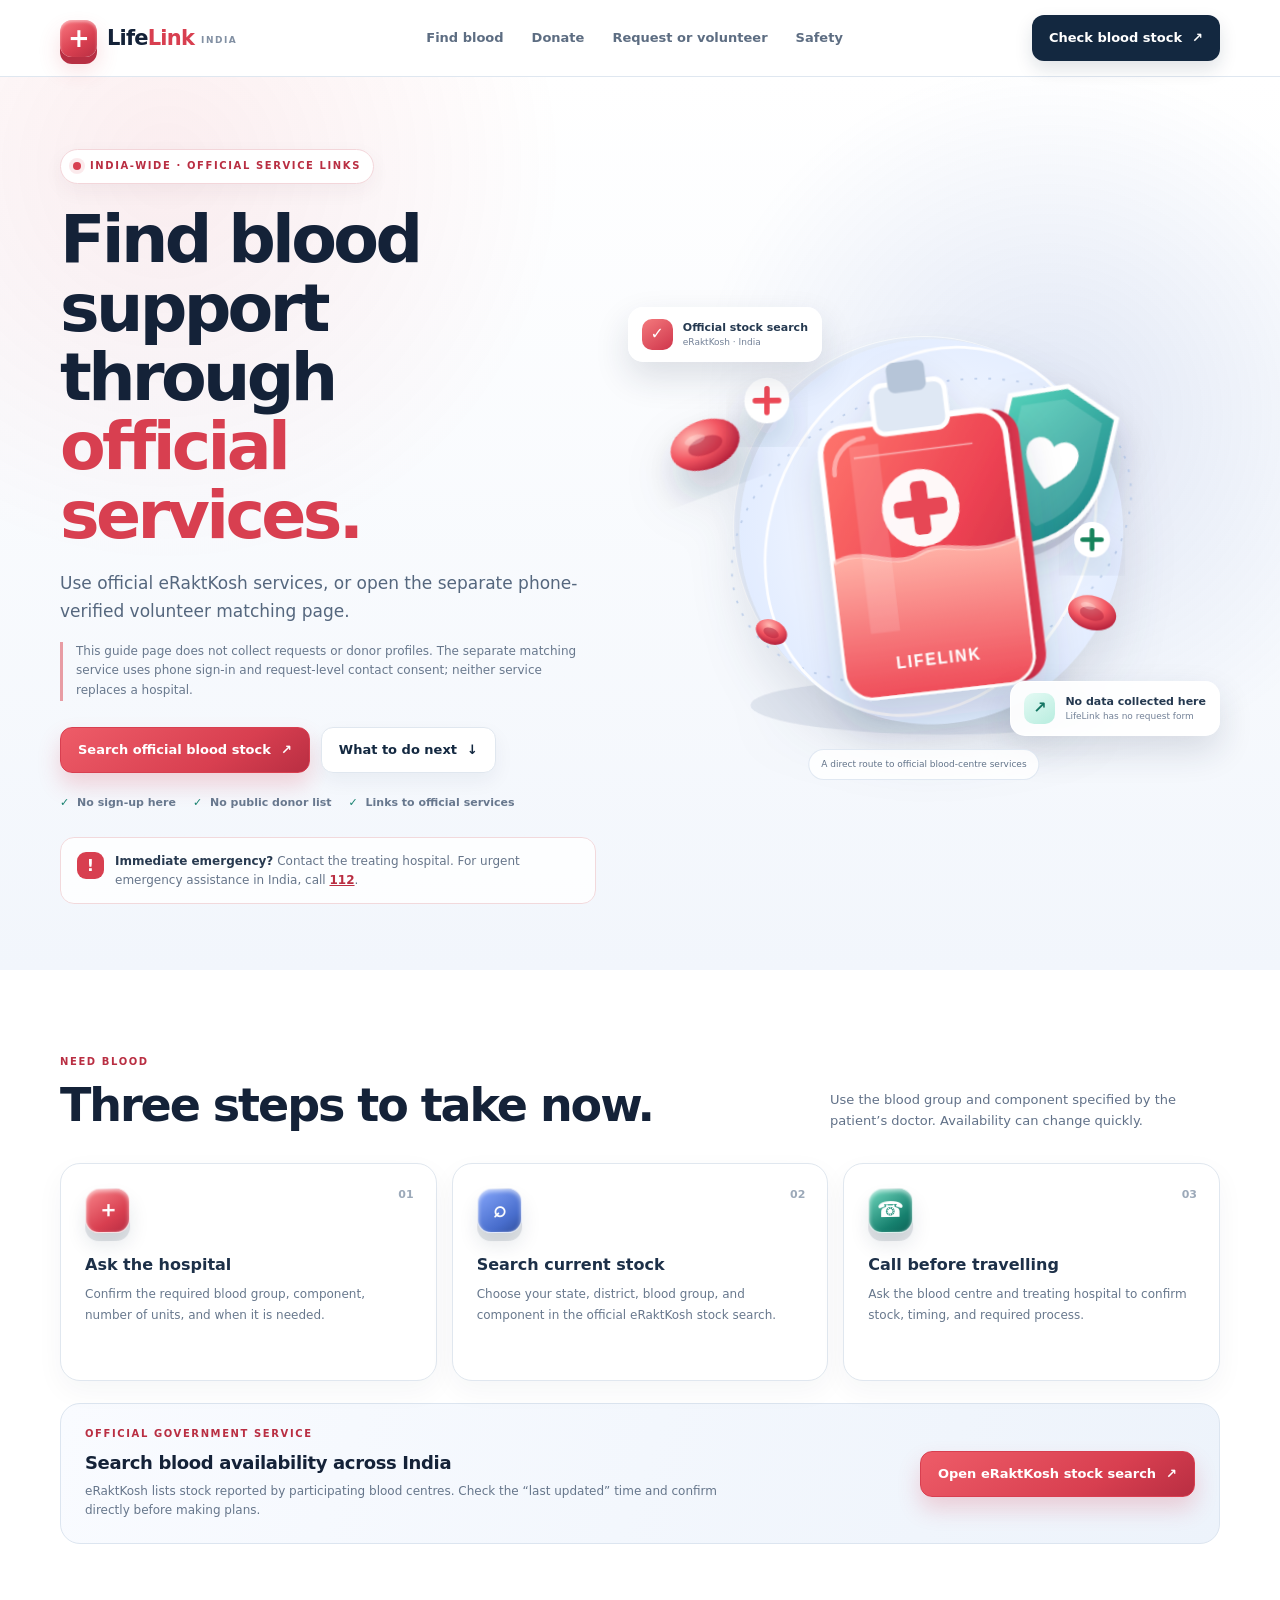
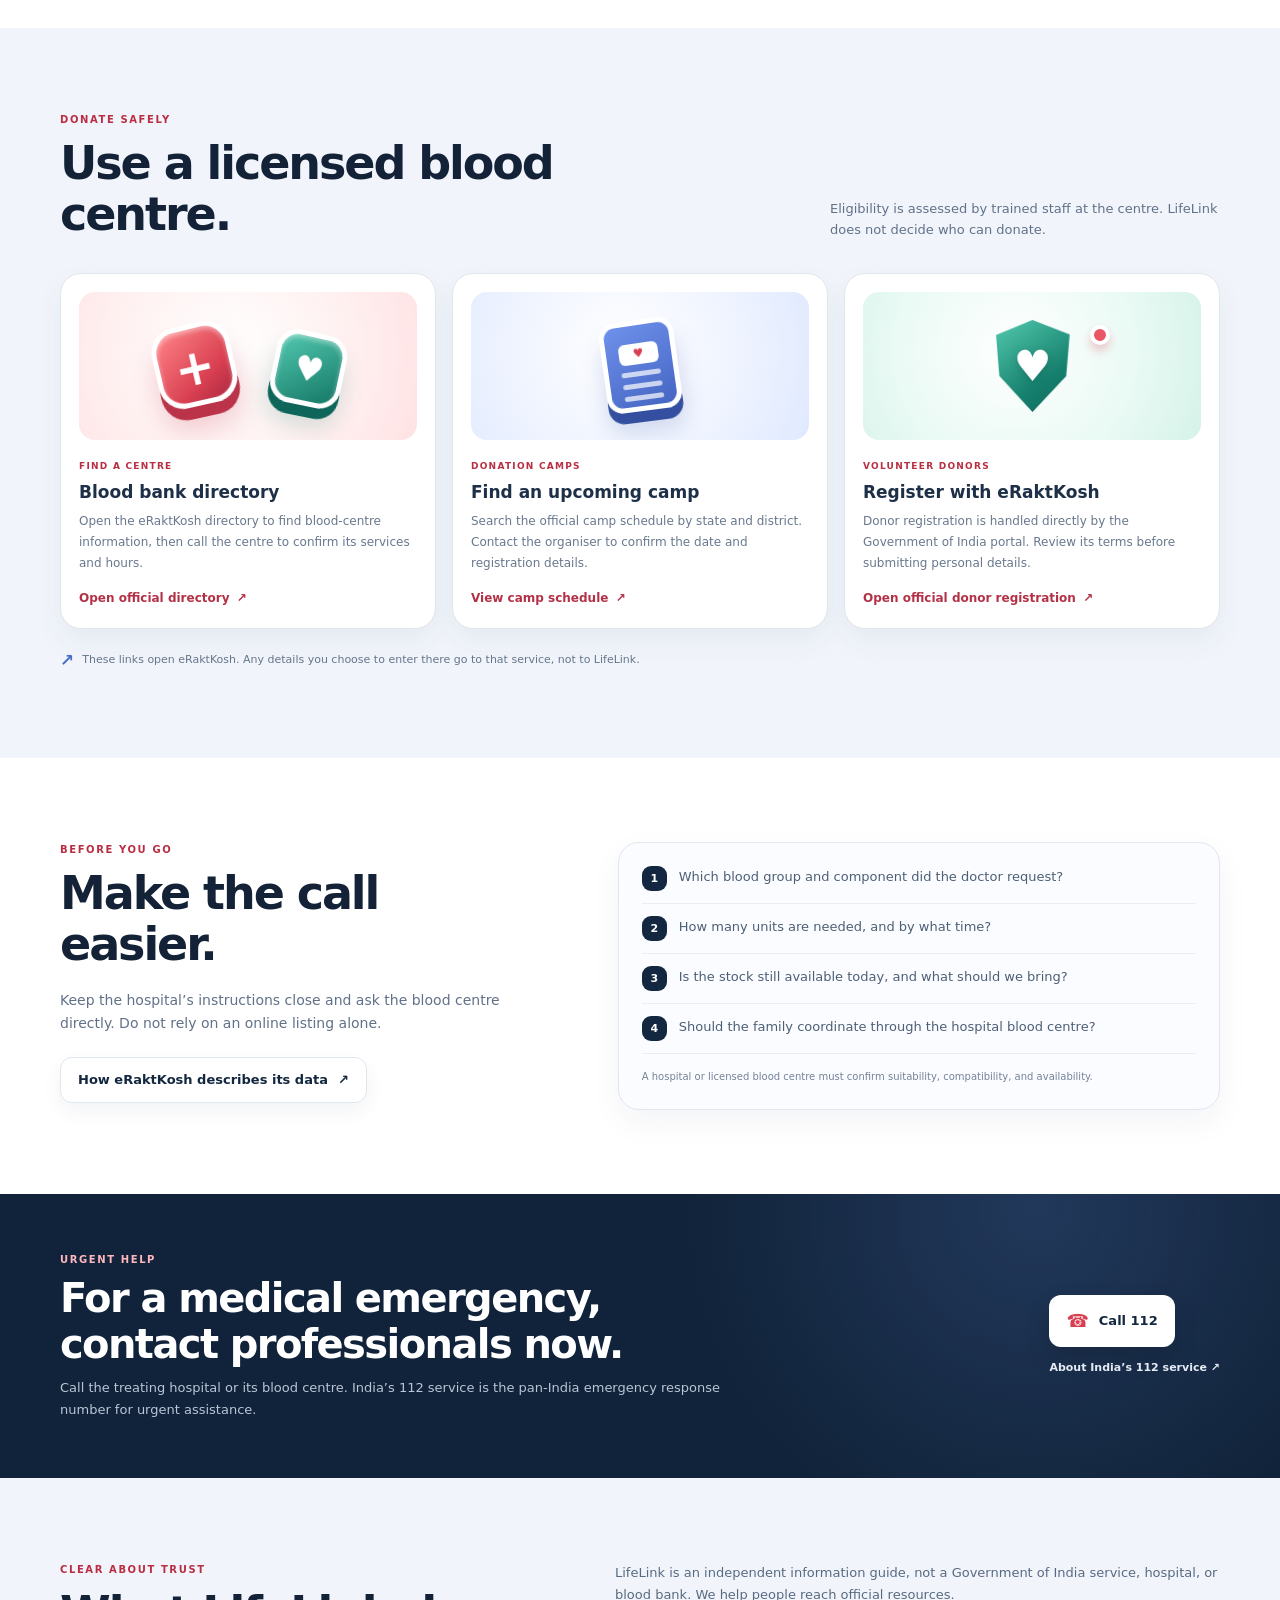
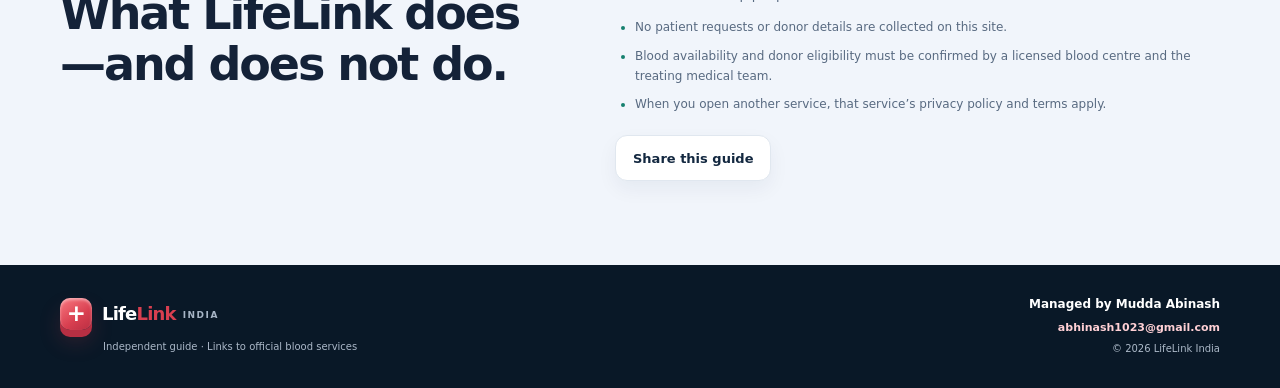
==== commit 7cc78685: "Build consent-based phone matching release" ====
--- a/index.html
+++ b/index.html
@@ -3,11 +3,19 @@
 <head>
   <meta charset="utf-8">
   <meta name="viewport" content="width=device-width, initial-scale=1">
+  <meta http-equiv="Content-Security-Policy" content="default-src 'self'; base-uri 'self'; object-src 'none'; script-src 'self' https://www.gstatic.com/firebase/ https://www.gstatic.com/recaptcha/ https://www.google.com/recaptcha/ https://www.recaptcha.net/recaptcha/; style-src 'self' https://www.gstatic.com/recaptcha/ https://www.google.com/recaptcha/ https://www.recaptcha.net/recaptcha/ 'unsafe-inline'; img-src 'self' data: https://www.gstatic.com/recaptcha/ https://www.google.com/recaptcha/ https://www.recaptcha.net/recaptcha/; font-src 'self' data:; connect-src 'self' https://identitytoolkit.googleapis.com https://securetoken.googleapis.com https://www.googleapis.com https://www.google.com/recaptcha/ https://www.recaptcha.net/recaptcha/; frame-src https://www.google.com/recaptcha/ https://recaptcha.google.com/recaptcha/ https://www.recaptcha.net/recaptcha/; form-action 'self'; upgrade-insecure-requests">
+  <meta name="referrer" content="strict-origin-when-cross-origin">
   <meta name="theme-color" content="#f7f8fc">
-  <meta name="description" content="Find official blood stock, licensed blood centres, donation camps, and donor registration across India.">
-  <meta property="og:title" content="LifeLink India | Blood support through official services">
-  <meta property="og:description" content="A clear guide to official blood availability, blood centres, donation camps, and donor registration in India.">
-  <title>LifeLink India | Official blood support links</title>
+  <meta name="description" content="India-wide guide to official blood stock, licensed blood centres, donation camps, and donor registration through eRaktKosh.">
+  <meta property="og:title" content="LifeLink India | Find Blood Stock & Blood Centres">
+  <meta property="og:description" content="Find official blood stock, licensed centres, donation camps, and donor registration across India.">
+  <link rel="canonical" href="https://abhinash1023-alt.github.io/LIFELINK/">
+  <meta property="og:url" content="https://abhinash1023-alt.github.io/LIFELINK/">
+  <meta property="og:type" content="website">
+  <meta name="twitter:card" content="summary">
+  <meta name="twitter:title" content="LifeLink India | Find Blood Stock & Blood Centres">
+  <meta name="twitter:description" content="Find official blood stock, licensed centres, donation camps, and donor registration across India.">
+  <title>LifeLink India | Find Blood Stock &amp; Blood Centres</title>
   <link rel="preconnect" href="https://eraktkosh.mohfw.gov.in">
   <link rel="stylesheet" href="style.css?v=india-2026-10-13">
   <script src="app.js" defer></script>
@@ -23,6 +31,7 @@
       <nav class="main-nav" aria-label="Main navigation">
         <a href="#find-blood">Find blood</a>
         <a href="#donate">Donate</a>
+        <a href="matching.html">Request or volunteer</a>
         <a href="#safety">Safety</a>
       </nav>
       <a class="nav-action" href="https://eraktkosh.mohfw.gov.in/BLDAHIMS/bloodbank/stockAvailability.cnt" target="_blank" rel="noopener noreferrer">Check blood stock <span aria-hidden="true">↗</span></a>
@@ -35,15 +44,15 @@
         <div class="hero-copy">
           <p class="eyebrow"><span class="pulse-dot" aria-hidden="true"></span> INDIA-WIDE · OFFICIAL SERVICE LINKS</p>
           <h1>Find blood support through <span>official services.</span></h1>
-          <p class="hero-lede">Check blood stock, find a licensed blood centre, or locate a donation camp using the Ministry of Health’s eRaktKosh services.</p>
-          <p class="honest-note">LifeLink is an independent guide. It does not collect patient or donor details, promise blood availability, or replace a hospital.</p>
+          <p class="hero-lede">Use official eRaktKosh services, or open the separate phone-verified volunteer matching page.</p>
+          <p class="honest-note">This guide page does not collect requests or donor profiles. The separate matching service uses phone sign-in and request-level contact consent; neither service replaces a hospital.</p>
           <div class="hero-actions">
             <a class="button button-primary" href="https://eraktkosh.mohfw.gov.in/BLDAHIMS/bloodbank/stockAvailability.cnt" target="_blank" rel="noopener noreferrer">Search official blood stock <span aria-hidden="true">↗</span></a>
             <a class="button button-light" href="#find-blood">What to do next <span aria-hidden="true">↓</span></a>
           </div>
           <div class="trust-points" aria-label="How LifeLink works">
             <span><b aria-hidden="true">✓</b> No sign-up here</span>
-            <span><b aria-hidden="true">✓</b> No private donor list</span>
+            <span><b aria-hidden="true">✓</b> No public donor list</span>
             <span><b aria-hidden="true">✓</b> Links to official services</span>
           </div>
           <div class="urgent-strip">
--- a/style.css
+++ b/style.css
@@ -197,3 +197,82 @@
 @media (prefers-reduced-motion: reduce) {
   *,*::before,*::after { scroll-behavior: auto !important; animation-duration: .01ms !important; animation-iteration-count: 1 !important; transition-duration: .01ms !important; }
 }
+
+
+/* Phone-verified volunteer matching */
+.narrow-container { max-width: 900px; }
+.matching-hero { padding: 72px 0 56px; background: linear-gradient(135deg,#f6f8fc 0%,#edf3ff 55%,#fff3f3 100%); }
+.matching-hero-inner { max-width: 1040px; }
+.matching-hero h1 { max-width: 800px; font-size: clamp(2.5rem,6vw,4.4rem); line-height: 1.04; letter-spacing: -.045em; margin: 12px 0 20px; }
+.matching-hero h1 span { color: var(--red); }
+.matching-lede { max-width: 820px; color: var(--muted); font-size: 1.12rem; line-height: 1.7; margin: 0 0 26px; }
+.matching-alert { border: 1px solid #f2c6ca; background: #fff8f8; border-radius: 16px; padding: 18px 20px; line-height: 1.6; color: #522932; }
+.matching-alert a { font-weight: 800; }
+.matching-steps { display: grid; grid-template-columns: repeat(3,minmax(0,1fr)); gap: 14px; margin-top: 30px; }
+.matching-steps article { display: flex; gap: 12px; border: 1px solid #e5eaf1; border-radius: 16px; background: rgba(255,255,255,.8); padding: 17px; }
+.matching-steps article > span { width: 32px; height: 32px; flex: 0 0 32px; display: grid; place-items: center; background: #e8efff; color: #254c86; border-radius: 50%; font-weight: 800; }
+.matching-steps b { display: block; margin: 2px 0 4px; }
+.matching-steps p { color: var(--muted); margin: 0; font-size: .91rem; line-height: 1.5; }
+.matching-account { padding-top: 48px; }
+.form-panel { background: #fff; border: 1px solid #e5eaf1; border-radius: 20px; padding: clamp(20px,4vw,34px); box-shadow: 0 15px 45px rgba(26,47,78,.06); }
+.compact-heading { margin-bottom: 22px; align-items: end; }
+.compact-heading h2 { font-size: clamp(1.7rem,3vw,2.25rem); }
+.compact-heading > p { max-width: 360px; }
+.stack-form { display: grid; gap: 11px; }
+.stack-form > label:not(.check-row) { font-weight: 700; margin-top: 6px; }
+.stack-form input:not([type="checkbox"]), .stack-form select { min-height: 48px; width: 100%; border: 1px solid #cbd5e1; border-radius: 10px; padding: 10px 12px; color: var(--ink); background: #fff; font: inherit; }
+.stack-form input:focus, .stack-form select:focus { outline: 3px solid rgba(54,108,189,.22); border-color: #3266ab; }
+.check-row { display: grid; grid-template-columns: 22px 1fr; align-items: start; gap: 11px; margin: 12px 0; color: #4e5d70; font-size: .94rem; line-height: 1.55; }
+.check-row input { width: 20px; height: 20px; margin: 2px 0 0; accent-color: var(--red); }
+.recaptcha-box { min-height: 80px; overflow-x: auto; }
+.form-status { min-height: 1.25em; color: var(--muted); line-height: 1.5; margin: 5px 0 0; }
+.status-info { color: #315781; }
+.status-success { color: #176c4d; }
+.status-error { color: #ac2439; }
+.form-status:empty { display: none; }
+#sign-in-panel[hidden], #matching-app[hidden], #code-form[hidden] { display: none; }
+.signed-in-bar { display: flex; align-items: center; justify-content: space-between; gap: 20px; padding: 14px 18px; margin-bottom: 22px; background: #ecf8f3; border: 1px solid #c9e8db; border-radius: 14px; }
+.signed-in-bar p { margin: 0; color: #225743; line-height: 1.45; }
+.matching-grid { display: grid; grid-template-columns: repeat(2,minmax(0,1fr)); gap: 22px; align-items: start; }
+.form-intro { color: var(--muted); line-height: 1.65; margin: -8px 0 20px; }
+.subsection { border-top: 1px solid #e6ebf1; margin-top: 27px; padding-top: 22px; }
+.subsection h3 { margin: 0 0 14px; font-size: 1.15rem; }
+.subsection-heading { display: flex; justify-content: space-between; align-items: center; gap: 16px; }
+.subsection-heading h3 { margin: 0 0 14px; }
+.text-button { border: 0; background: transparent; color: #315d9c; text-decoration: underline; font: inherit; font-weight: 700; cursor: pointer; }
+.card-list { display: grid; gap: 12px; }
+.match-card { border: 1px solid #e4e9f0; border-radius: 14px; background: #fbfcfe; padding: 16px; }
+.match-card h4 { margin: 0 0 8px; font-size: 1.06rem; }
+.match-detail { margin: 5px 0; line-height: 1.45; color: #415168; overflow-wrap: anywhere; }
+.match-meta { margin: 8px 0 12px; color: var(--muted); font-size: .87rem; line-height: 1.45; }
+.match-card .button { width: 100%; margin-top: 8px; }
+.empty-state { padding: 14px; margin: 0; border-radius: 12px; background: #f5f7fa; color: var(--muted); line-height: 1.5; }
+.revealed-phone { display: inline-block; margin-top: 7px; font-size: 1.25rem; font-weight: 800; letter-spacing: .03em; color: #165e47; }
+.inline-actions { display: flex; flex-wrap: wrap; gap: 12px; }
+.data-actions { display: grid; grid-template-columns: 1fr auto; gap: 14px 22px; align-items: center; margin-top: 26px; padding: 24px; border: 1px solid #f1c5cb; border-radius: 18px; background: #fff8f8; }
+.data-actions h2 { margin: 0 0 8px; font-size: 1.45rem; }
+.data-actions p { margin: 0; color: var(--muted); line-height: 1.55; }
+.data-actions .section-kicker { margin-bottom: 7px; }
+.button-danger { min-height: 46px; border: 0; border-radius: 10px; padding: 12px 18px; background: #a92138; color: #fff; font: inherit; font-weight: 800; cursor: pointer; }
+.button-danger:hover { background: #871a2d; }
+.button:disabled, .button-danger:disabled { opacity: .55; cursor: wait; }
+.app-status { margin-top: 20px; }
+.privacy-content { max-width: 820px; }
+.privacy-content h2 { margin: 34px 0 10px; font-size: 1.45rem; }
+.privacy-content h2:first-child { margin-top: 0; }
+.privacy-content p { color: #4c5d72; line-height: 1.75; }
+.privacy-content a { overflow-wrap: anywhere; }
+.privacy-hero { padding: 55px 0 30px; }
+.managed-by { padding-top: 16px; border-top: 1px solid #e4e9ef; }
+@media (max-width: 760px) {
+  .matching-hero { padding: 48px 0 38px; }
+  .matching-steps, .matching-grid { grid-template-columns: 1fr; }
+  .matching-steps { gap: 10px; }
+  .data-actions { grid-template-columns: 1fr; }
+  .signed-in-bar { align-items: start; flex-direction: column; }
+}
+@media (max-width: 460px) {
+  .matching-hero h1 { font-size: 2.5rem; }
+  .inline-actions { flex-direction: column; }
+  .inline-actions .button { width: 100%; }
+}
